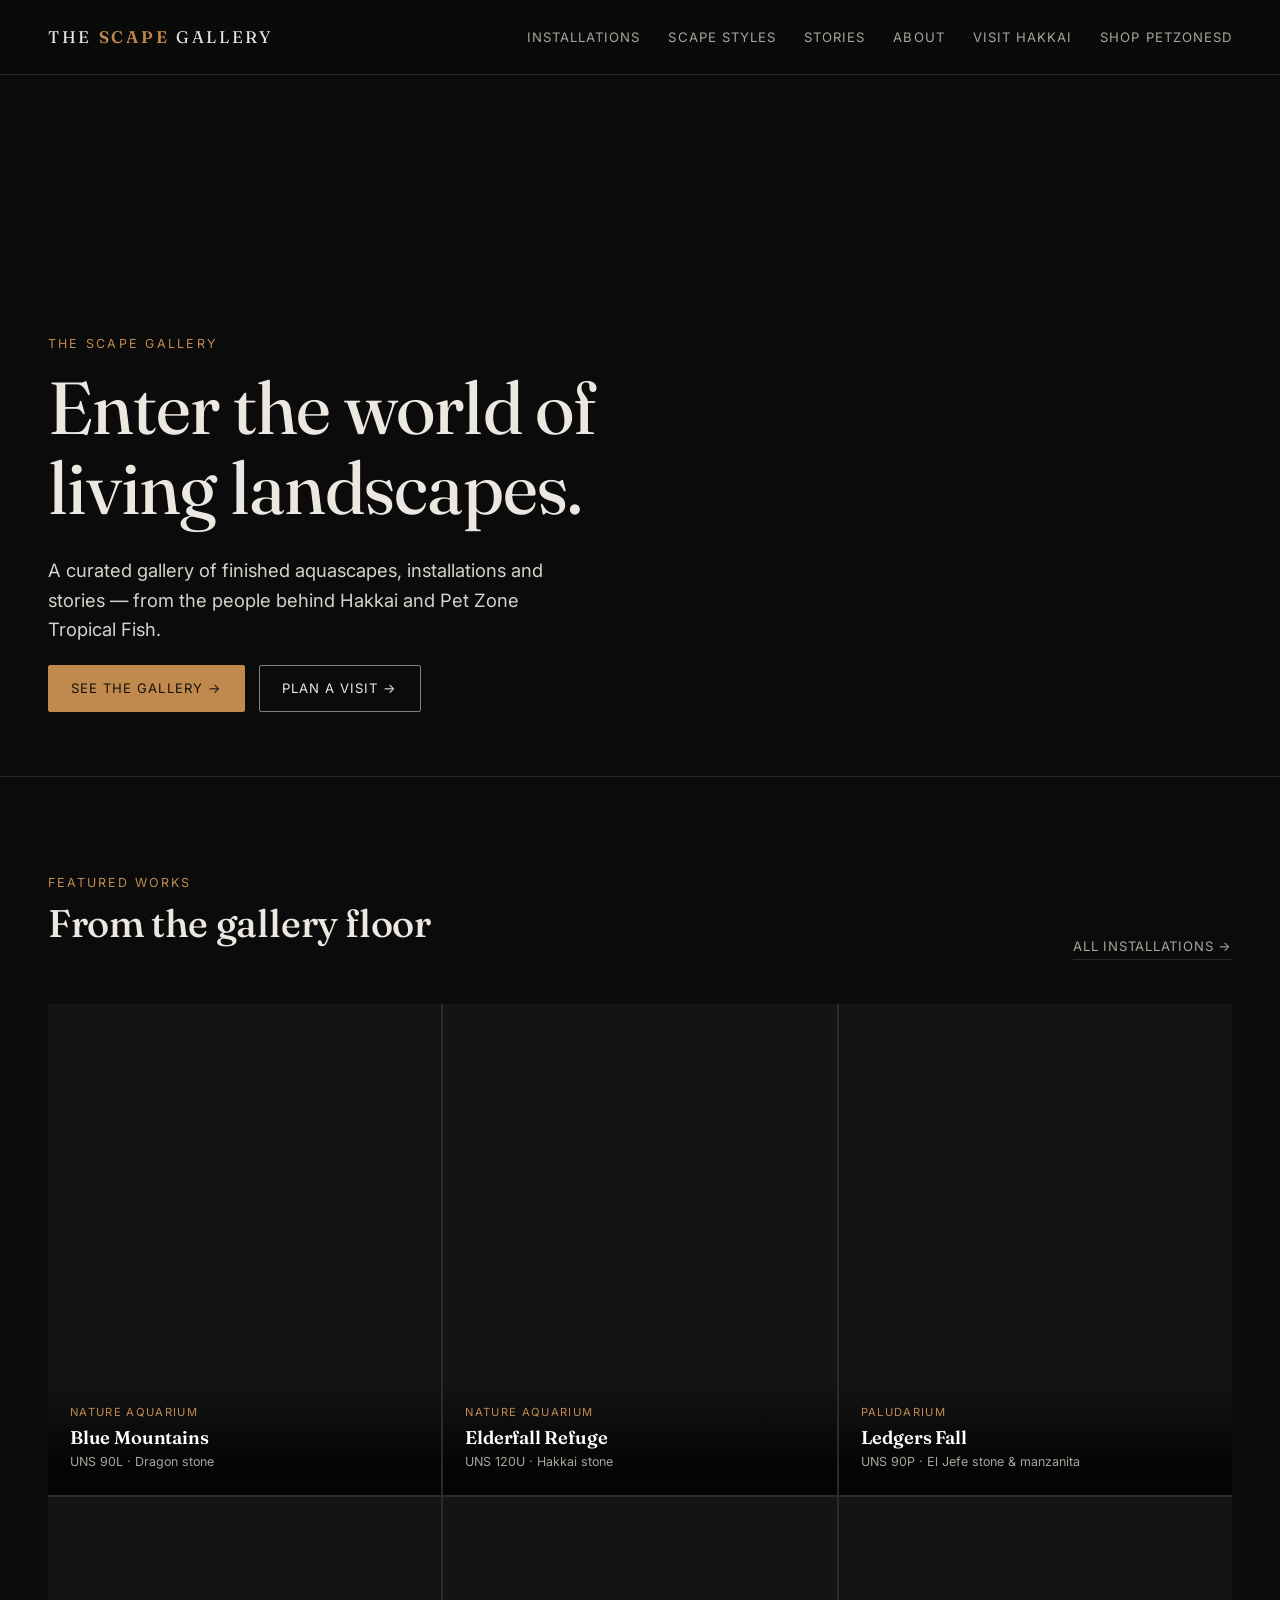
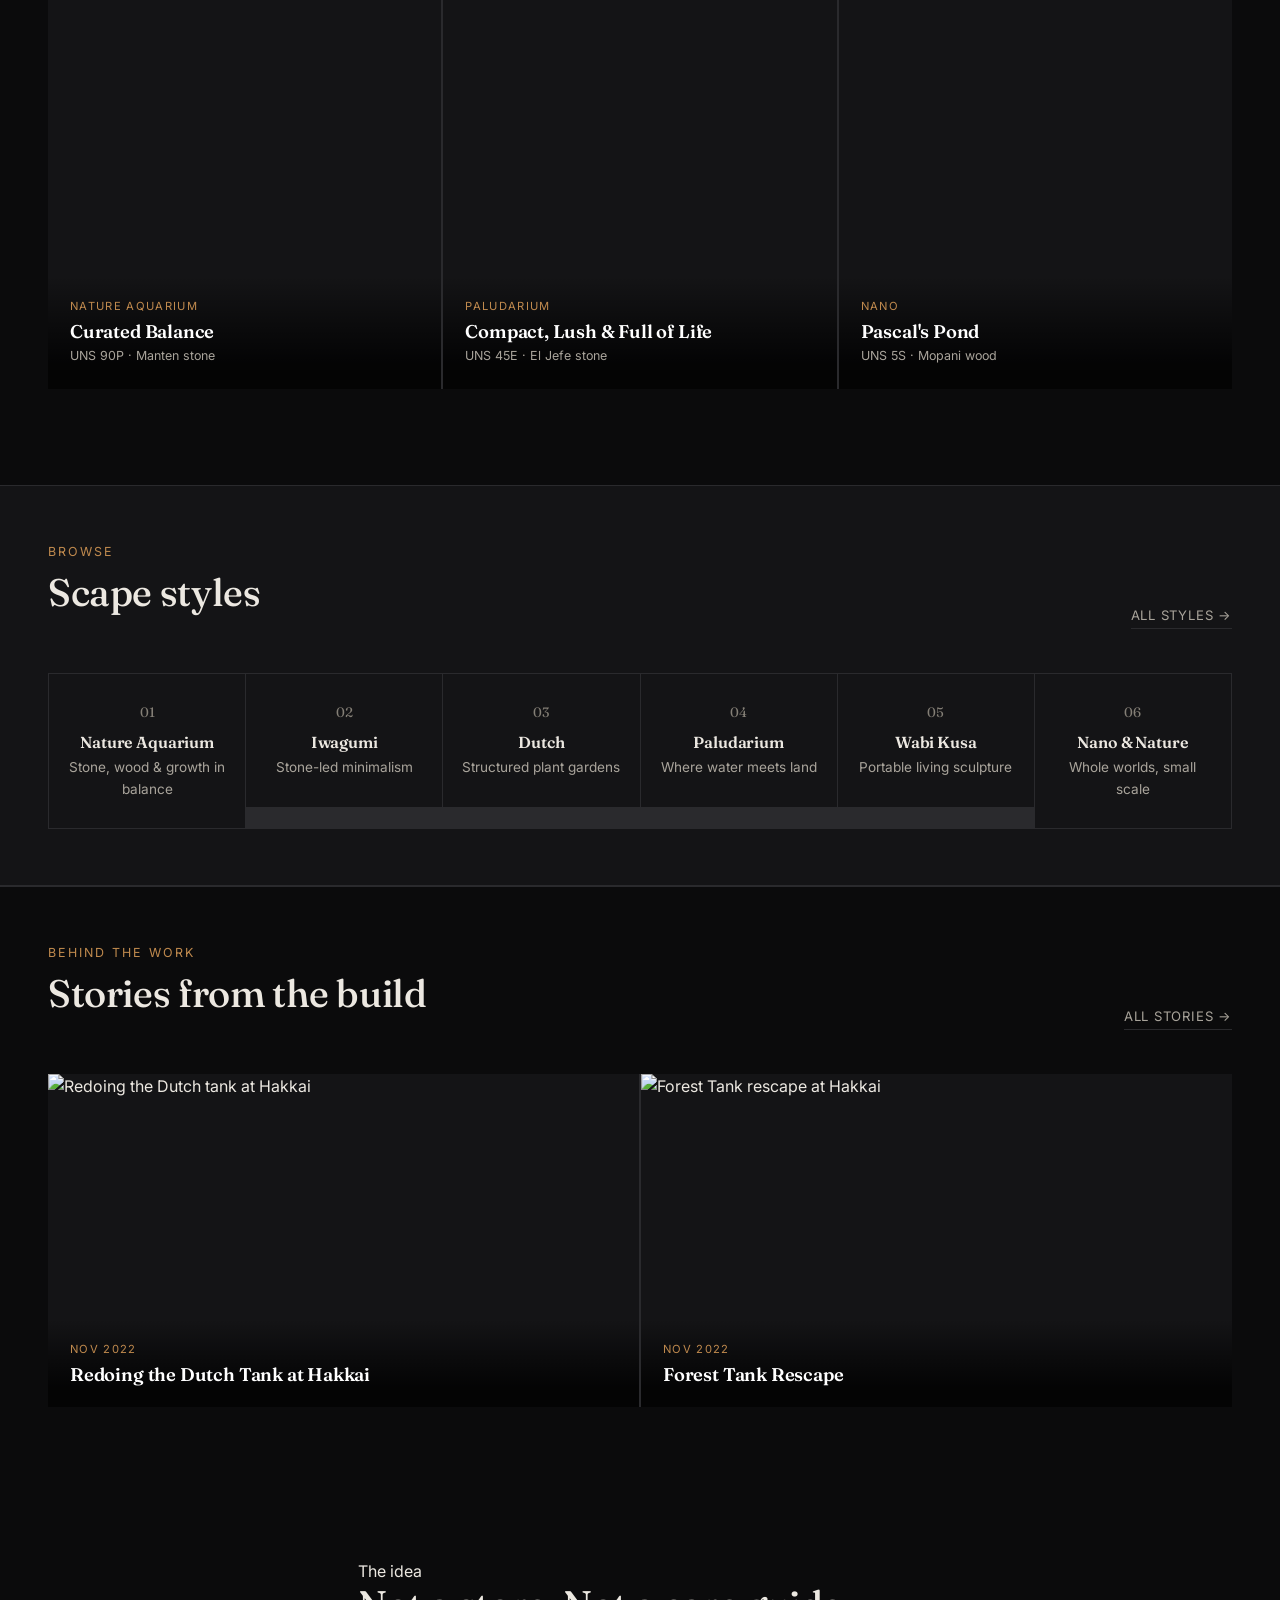
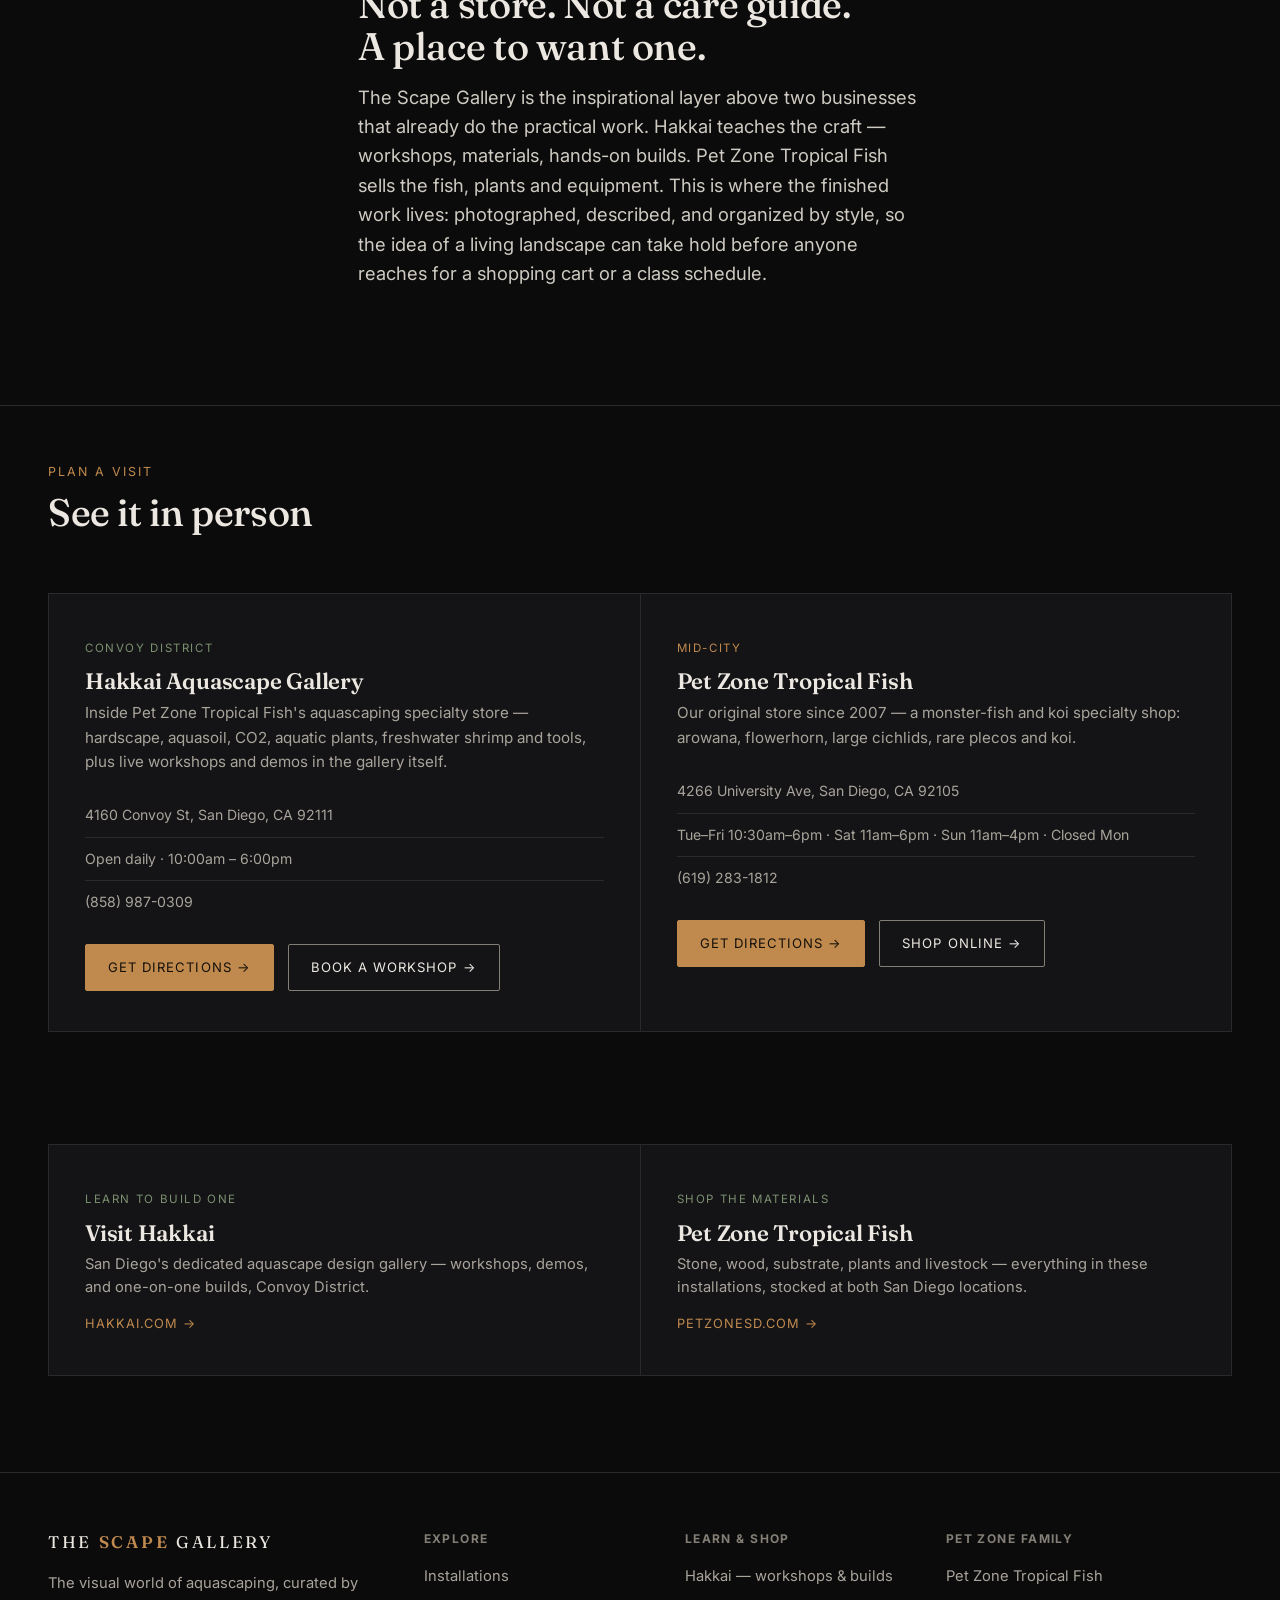
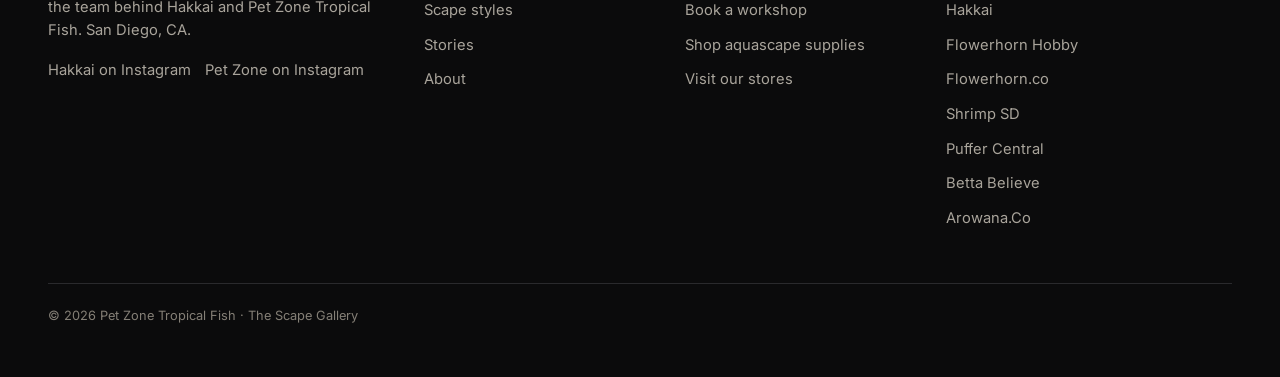
==== index.html @ 377af2ec "Fix hero images cropping into a county-fair booth flyer Live browser QA turned up a real defect: sev" ====
<!doctype html>
<html lang="en">
<head>
<meta charset="utf-8">
<meta name="viewport" content="width=device-width,initial-scale=1,viewport-fit=cover">
<link rel="icon" href="/assets/favicon.svg" type="image/svg+xml">
<link rel="icon" href="/assets/favicon-32.png" sizes="32x32" type="image/png">
<link rel="apple-touch-icon" href="/assets/apple-touch-icon.png">
<title>The Scape Gallery — San Diego Aquascape Design Gallery</title>
<meta name="description" content="A San Diego gallery of finished aquascapes and build stories from Hakkai and Pet Zone Tropical Fish — Nature Aquarium, Iwagumi, Dutch, Paludarium and more.">
<meta name="robots" content="index,follow,max-image-preview:large">
<link rel="canonical" href="https://thescapegallery.com/">
<meta name="theme-color" content="#0b0b0c">
<meta property="og:type" content="website">
<meta property="og:site_name" content="The Scape Gallery">
<meta property="og:title" content="The Scape Gallery">
<meta property="og:description" content="A curated gallery of finished aquascapes, installations and stories — Nature Aquarium, Iwagumi, Dutch, Paludarium and more.">
<meta property="og:url" content="https://thescapegallery.com/">
<meta property="og:image" content="https://hakkai.com/cdn/shop/files/4E39C29F-1A13-48EB-A947-A5FC23196AC9_1600x.jpg?v=1751428882">
<meta name="twitter:card" content="summary_large_image">
<link rel="preconnect" href="https://fonts.googleapis.com"><link rel="preconnect" href="https://fonts.gstatic.com" crossorigin><link rel="preconnect" href="https://hakkai.com"><link rel="preconnect" href="https://cdn.shopify.com">
<link rel="stylesheet" href="https://fonts.googleapis.com/css2?family=Fraunces:opsz,wght@9..144,440;9..144,500;9..144,600&family=Inter:wght@400;500;600&display=swap">
<link rel="stylesheet" href="/assets/site.css">
<script type="application/ld+json">{"@context":"https://schema.org","@graph":[{"@type":"CollectionPage","@id":"https://thescapegallery.com/#page","name":"The Scape Gallery","description":"A curated gallery of finished aquascapes, installations and stories.","url":"https://thescapegallery.com/","inLanguage":"en"},{"@type":"Organization","@id":"https://thescapegallery.com/#organization","name":"The Scape Gallery","url":"https://thescapegallery.com/","sameAs":["https://hakkai.com/","https://www.petzonesd.com/","https://www.instagram.com/hakkaisd/","https://www.facebook.com/HakkaiSD/","https://www.instagram.com/petzonesd/","https://www.facebook.com/PetZoneSD/"]},{"@type":"LocalBusiness","name":"Hakkai Aquascape Gallery","image":"https://hakkai.com/cdn/shop/files/4E39C29F-1A13-48EB-A947-A5FC23196AC9_900x.jpg?v=1751428882","url":"https://hakkai.com/","telephone":"+1-858-987-0309","address":{"@type":"PostalAddress","streetAddress":"4160 Convoy St","addressLocality":"San Diego","addressRegion":"CA","postalCode":"92111","addressCountry":"US"},"openingHoursSpecification":{"@type":"OpeningHoursSpecification","dayOfWeek":["Monday","Tuesday","Wednesday","Thursday","Friday","Saturday","Sunday"],"opens":"10:00","closes":"18:00"}},{"@type":"LocalBusiness","name":"Pet Zone Tropical Fish — Mid-City","url":"https://www.petzonesd.com/","telephone":"+1-619-283-1812","address":{"@type":"PostalAddress","streetAddress":"4266 University Ave","addressLocality":"San Diego","addressRegion":"CA","postalCode":"92105","addressCountry":"US"}}]}</script>
</head>
<body>
<a class="skip" href="#main">Skip to content</a>
<header class="site-header"><div class="wrap">
<a class="brand" href="/"><span class="brand-mark">The <b>Scape</b> Gallery</span></a>
<nav class="site-nav" aria-label="Main"><ul>
<li><a href="/gallery/">Installations</a></li>
<li><a href="/styles/">Scape Styles</a></li><li><a href="/stories/">Stories</a></li>
<li><a href="/about/">About</a></li>
<li><a href="https://hakkai.com/collections/aquascape-workshops">Visit Hakkai</a></li>
<li><a href="https://www.petzonesd.com/aquascaping/">Shop PetZoneSD</a></li>
</ul></nav>
</div></header>

<main id="main">

<section class="hero">
<img src="https://hakkai.com/cdn/shop/files/4E39C29F-1A13-48EB-A947-A5FC23196AC9_1946x.jpg?v=1751428882" srcset="https://hakkai.com/cdn/shop/files/4E39C29F-1A13-48EB-A947-A5FC23196AC9_640x.jpg?v=1751428882 640w, https://hakkai.com/cdn/shop/files/4E39C29F-1A13-48EB-A947-A5FC23196AC9_960x.jpg?v=1751428882 960w, https://hakkai.com/cdn/shop/files/4E39C29F-1A13-48EB-A947-A5FC23196AC9_1400x.jpg?v=1751428882 1400w, https://hakkai.com/cdn/shop/files/4E39C29F-1A13-48EB-A947-A5FC23196AC9_1946x.jpg?v=1751428882 1946w" sizes="100vw" alt="Ledgers Fall, a signature UNS 90P aquascape display by Hakkai" loading="eager" fetchpriority="high" style="object-position:center 65%">
<div class="hero-in">
<p class="eyebrow">The Scape Gallery</p>
<h1>Enter the world of<br>living landscapes.</h1>
<p class="lede">A curated gallery of finished aquascapes, installations and stories — from the people behind Hakkai and Pet Zone Tropical Fish.</p>
<div class="btn-row">
<a class="btn solid" href="/gallery/">See the gallery →</a>
<a class="btn" href="#visit">Plan a visit →</a>
</div>
</div>
</section>

<section class="section">
<div class="wrap">
<div class="section-head">
<div><span class="kicker">Featured works</span><h2>From the gallery floor</h2></div>
<a class="see-all" href="/gallery/">All installations →</a>
</div>
<div class="grid" role="list">
<a class="piece" href="/gallery/blue-mountains/" role="listitem">
<img src="https://hakkai.com/cdn/shop/files/2D1983FC-5451-456C-99D6-92D5D24C4DD6_900x.jpg" srcset="https://hakkai.com/cdn/shop/files/2D1983FC-5451-456C-99D6-92D5D24C4DD6_400x.jpg 400w, https://hakkai.com/cdn/shop/files/2D1983FC-5451-456C-99D6-92D5D24C4DD6_600x.jpg 600w, https://hakkai.com/cdn/shop/files/2D1983FC-5451-456C-99D6-92D5D24C4DD6_900x.jpg 900w" sizes="(max-width:560px) 100vw, (max-width:900px) 50vw, 33vw" alt="Blue Mountains, a UNS 90L aquascape display" loading="lazy">
<span class="piece-cap"><span class="style-tag">Nature Aquarium</span><h3>Blue Mountains</h3><span class="tank">UNS 90L · Dragon stone</span></span>
</a>
<a class="piece" href="/gallery/elderfall-refuge/" role="listitem">
<img src="https://hakkai.com/cdn/shop/files/AF2A7B6F-696E-4800-8ADE-6328B0C47A2D_900x.jpg?v=1751427267" srcset="https://hakkai.com/cdn/shop/files/AF2A7B6F-696E-4800-8ADE-6328B0C47A2D_400x.jpg?v=1751427267 400w, https://hakkai.com/cdn/shop/files/AF2A7B6F-696E-4800-8ADE-6328B0C47A2D_600x.jpg?v=1751427267 600w, https://hakkai.com/cdn/shop/files/AF2A7B6F-696E-4800-8ADE-6328B0C47A2D_900x.jpg?v=1751427267 900w" sizes="(max-width:560px) 100vw, (max-width:900px) 50vw, 33vw" alt="Elderfall Refuge, a UNS 120U aquascape display" loading="lazy">
<span class="piece-cap"><span class="style-tag">Nature Aquarium</span><h3>Elderfall Refuge</h3><span class="tank">UNS 120U · Hakkai stone</span></span>
</a>
<a class="piece" href="/gallery/ledgers-fall/" role="listitem">
<img src="https://hakkai.com/cdn/shop/files/4E39C29F-1A13-48EB-A947-A5FC23196AC9_900x.jpg?v=1751428882" srcset="https://hakkai.com/cdn/shop/files/4E39C29F-1A13-48EB-A947-A5FC23196AC9_400x.jpg?v=1751428882 400w, https://hakkai.com/cdn/shop/files/4E39C29F-1A13-48EB-A947-A5FC23196AC9_600x.jpg?v=1751428882 600w, https://hakkai.com/cdn/shop/files/4E39C29F-1A13-48EB-A947-A5FC23196AC9_900x.jpg?v=1751428882 900w" sizes="(max-width:560px) 100vw, (max-width:900px) 50vw, 33vw" alt="Ledgers Fall, a UNS 90P aquascape display" loading="lazy">
<span class="piece-cap"><span class="style-tag">Paludarium</span><h3>Ledgers Fall</h3><span class="tank">UNS 90P · El Jefe stone &amp; manzanita</span></span>
</a>
<a class="piece" href="/gallery/curated-balance/" role="listitem">
<img src="https://hakkai.com/cdn/shop/files/1B50B9CC-6165-46C0-B9AA-86293F9E5801_900x.jpg?v=1751427496" srcset="https://hakkai.com/cdn/shop/files/1B50B9CC-6165-46C0-B9AA-86293F9E5801_400x.jpg?v=1751427496 400w, https://hakkai.com/cdn/shop/files/1B50B9CC-6165-46C0-B9AA-86293F9E5801_600x.jpg?v=1751427496 600w, https://hakkai.com/cdn/shop/files/1B50B9CC-6165-46C0-B9AA-86293F9E5801_900x.jpg?v=1751427496 900w" sizes="(max-width:560px) 100vw, (max-width:900px) 50vw, 33vw" alt="Curated Balance, a UNS 90P aquascape display designed by Logan Rando" loading="lazy">
<span class="piece-cap"><span class="style-tag">Nature Aquarium</span><h3>Curated Balance</h3><span class="tank">UNS 90P · Manten stone</span></span>
</a>
<a class="piece" href="/gallery/paludarium-45e/" role="listitem">
<img src="https://hakkai.com/cdn/shop/files/070D6C52-7E30-4061-B123-195C457882AE_900x.jpg?v=1751431504" srcset="https://hakkai.com/cdn/shop/files/070D6C52-7E30-4061-B123-195C457882AE_400x.jpg?v=1751431504 400w, https://hakkai.com/cdn/shop/files/070D6C52-7E30-4061-B123-195C457882AE_600x.jpg?v=1751431504 600w, https://hakkai.com/cdn/shop/files/070D6C52-7E30-4061-B123-195C457882AE_900x.jpg?v=1751431504 900w" sizes="(max-width:560px) 100vw, (max-width:900px) 50vw, 33vw" alt="A compact UNS 45E paludarium" loading="lazy">
<span class="piece-cap"><span class="style-tag">Paludarium</span><h3>Compact, Lush &amp; Full of Life</h3><span class="tank">UNS 45E · El Jefe stone</span></span>
</a>
<a class="piece" href="/gallery/pascals-pond/" role="listitem">
<img src="https://hakkai.com/cdn/shop/files/C6B00F97-2DB7-46C9-8F80-62A1A98734C3_900x.jpg" srcset="https://hakkai.com/cdn/shop/files/C6B00F97-2DB7-46C9-8F80-62A1A98734C3_400x.jpg 400w, https://hakkai.com/cdn/shop/files/C6B00F97-2DB7-46C9-8F80-62A1A98734C3_600x.jpg 600w, https://hakkai.com/cdn/shop/files/C6B00F97-2DB7-46C9-8F80-62A1A98734C3_900x.jpg 900w" sizes="(max-width:560px) 100vw, (max-width:900px) 50vw, 33vw" alt="Pascal's Pond, a shallow-style micro aquascape" loading="lazy">
<span class="piece-cap"><span class="style-tag">Nano</span><h3>Pascal's Pond</h3><span class="tank">UNS 5S · Mopani wood</span></span>
</a>
</div>
</div>
</section>

<section class="section-tight" style="background:var(--bg-panel);border-top:1px solid var(--line);border-bottom:1px solid var(--line)">
<div class="wrap">
<div class="section-head"><div><span class="kicker">Browse</span><h2>Scape styles</h2></div>
<a class="see-all" href="/styles/">All styles →</a></div>
<div class="style-row">
<a href="/styles/#nature-aquarium"><div class="style-chip"><span class="num">01</span><h3>Nature Aquarium</h3><p>Stone, wood &amp; growth in balance</p></div></a>
<a href="/styles/#iwagumi"><div class="style-chip"><span class="num">02</span><h3>Iwagumi</h3><p>Stone-led minimalism</p></div></a>
<a href="/styles/#dutch"><div class="style-chip"><span class="num">03</span><h3>Dutch</h3><p>Structured plant gardens</p></div></a>
<a href="/styles/#paludarium"><div class="style-chip"><span class="num">04</span><h3>Paludarium</h3><p>Where water meets land</p></div></a>
<a href="/styles/#wabi-kusa"><div class="style-chip"><span class="num">05</span><h3>Wabi Kusa</h3><p>Portable living sculpture</p></div></a>
<a href="/styles/#nano"><div class="style-chip"><span class="num">06</span><h3>Nano &amp; Nature</h3><p>Whole worlds, small scale</p></div></a>
</div>
</div>
</section>

<section class="section-tight" style="border-top:1px solid var(--line)">
<div class="wrap">
<div class="section-head"><div><span class="kicker">Behind the work</span><h2>Stories from the build</h2></div>
<a class="see-all" href="/stories/">All stories →</a></div>
<div class="grid g2" role="list">
<a class="piece" href="/stories/" role="listitem" style="aspect-ratio:16/9">
<img src="https://cdn.shopify.com/s/files/1/0469/0260/8028/files/dutch_aquascape_hakkai_sd_da77b1db-103c-4342-bc95-e2196eb1b44a_480x480.jpg?v=1668908621" alt="Redoing the Dutch tank at Hakkai" loading="lazy">
<span class="piece-cap"><span class="style-tag">Nov 2022</span><h3>Redoing the Dutch Tank at Hakkai</h3></span>
</a>
<a class="piece" href="/stories/" role="listitem" style="aspect-ratio:16/9">
<img src="https://cdn.shopify.com/s/files/1/0469/0260/8028/files/forest_tank_update_hakkai_sd_480x480.jpg?v=1669884657" alt="Forest Tank rescape at Hakkai" loading="lazy">
<span class="piece-cap"><span class="style-tag">Nov 2022</span><h3>Forest Tank Rescape</h3></span>
</a>
</div>
</div>
</section>

<section class="section">
<div class="wrap statement">
<span class="kicker">The idea</span>
<h2>Not a store. Not a care guide.<br>A place to want one.</h2>
<p>The Scape Gallery is the inspirational layer above two businesses that already do the practical work. Hakkai teaches the craft — workshops, materials, hands-on builds. Pet Zone Tropical Fish sells the fish, plants and equipment. This is where the finished work lives: photographed, described, and organized by style, so the idea of a living landscape can take hold before anyone reaches for a shopping cart or a class schedule.</p>
</div>
</section>

<section class="section-tight" id="visit" style="border-top:1px solid var(--line)">
<div class="wrap">
<div class="section-head"><div><span class="kicker">Plan a visit</span><h2>See it in person</h2></div></div>
<div class="visit-grid">
<div class="visit-card">
<span class="loc-kicker" style="color:var(--moss)">Convoy District</span>
<h3>Hakkai Aquascape Gallery</h3>
<p style="margin:0;font-size:.95rem">Inside Pet Zone Tropical Fish's aquascaping specialty store — hardscape, aquasoil, CO2, aquatic plants, freshwater shrimp and tools, plus live workshops and demos in the gallery itself.</p>
<ul class="visit-meta">
<li>4160 Convoy St, San Diego, CA 92111</li>
<li>Open daily · 10:00am – 6:00pm</li>
<li>(858) 987-0309</li>
</ul>
<div class="btn-row">
<a class="btn solid" href="https://www.google.com/maps/search/?api=1&amp;query=4160+Convoy+St%2C+San+Diego%2C+CA+92111">Get directions →</a>
<a class="btn" href="https://hakkai.com/collections/aquascape-workshops">Book a workshop →</a>
</div>
</div>
<div class="visit-card">
<span class="loc-kicker" style="color:var(--clay)">Mid-City</span>
<h3>Pet Zone Tropical Fish</h3>
<p style="margin:0;font-size:.95rem">Our original store since 2007 — a monster-fish and koi specialty shop: arowana, flowerhorn, large cichlids, rare plecos and koi.</p>
<ul class="visit-meta">
<li>4266 University Ave, San Diego, CA 92105</li>
<li>Tue–Fri 10:30am–6pm · Sat 11am–6pm · Sun 11am–4pm · Closed Mon</li>
<li>(619) 283-1812</li>
</ul>
<div class="btn-row">
<a class="btn solid" href="https://www.google.com/maps/search/?api=1&amp;query=4266+University+Ave%2C+San+Diego%2C+CA+92105">Get directions →</a>
<a class="btn" href="https://www.petzonesd.com/">Shop online →</a>
</div>
</div>
</div>
</div>
</section>

<section class="section-tight">
<div class="wrap">
<div class="cta-row">
<a class="cta" href="https://hakkai.com/collections/aquascape-workshops">
<span class="kicker">Learn to build one</span>
<h3>Visit Hakkai</h3>
<p>San Diego's dedicated aquascape design gallery — workshops, demos, and one-on-one builds, Convoy District.</p>
<span class="go">hakkai.com →</span>
</a>
<a class="cta" href="https://www.petzonesd.com/aquascaping/">
<span class="kicker">Shop the materials</span>
<h3>Pet Zone Tropical Fish</h3>
<p>Stone, wood, substrate, plants and livestock — everything in these installations, stocked at both San Diego locations.</p>
<span class="go">petzonesd.com →</span>
</a>
</div>
</div>
</section>

</main>

<footer class="site-footer"><div class="wrap">
<div class="foot-grid">
<div><a class="brand" href="/"><span class="brand-mark">The <b>Scape</b> Gallery</span></a><p class="foot-blurb" style="margin-top:16px">The visual world of aquascaping, curated by the team behind Hakkai and Pet Zone Tropical Fish. San Diego, CA.</p><p class="foot-blurb" style="margin-top:14px;display:flex;gap:14px"><a href="https://www.instagram.com/hakkaisd/">Hakkai on Instagram</a><a href="https://www.instagram.com/petzonesd/">Pet Zone on Instagram</a></p></div>
<div><h4>Explore</h4><ul><li><a href="/gallery/">Installations</a></li><li><a href="/styles/">Scape styles</a></li><li><a href="/stories/">Stories</a></li><li><a href="/about/">About</a></li></ul></div>
<div><h4>Learn &amp; Shop</h4><ul><li><a href="https://hakkai.com/">Hakkai — workshops &amp; builds</a></li><li><a href="https://hakkai.com/collections/aquascape-workshops">Book a workshop</a></li><li><a href="https://www.petzonesd.com/aquascaping/">Shop aquascape supplies</a></li><li><a href="https://www.petzonesd.com/contact-location/">Visit our stores</a></li></ul></div>
<div><h4>Pet Zone Family</h4><ul><li><a href="https://www.petzonesd.com/">Pet Zone Tropical Fish</a></li><li><a href="https://hakkai.com/">Hakkai</a></li><li><a href="https://www.flowerhornhobby.com/">Flowerhorn Hobby</a></li><li><a href="https://flowerhorn.co/">Flowerhorn.co</a></li><li><a href="https://www.shrimpsd.com/">Shrimp SD</a></li><li><a href="https://puffercentral.com/">Puffer Central</a></li><li><a href="https://bettabelieve.com/">Betta Believe</a></li><li><a href="https://arowana.co/">Arowana.Co</a></li></ul></div>
</div>
<p class="fine">&copy; 2026 Pet Zone Tropical Fish · The Scape Gallery</p>
</div></footer>

</body>
</html>
---- assets/site.css ----
/* The Scape Gallery — shared stylesheet */

:root{
  --bg:#0b0b0c;
  --bg-panel:#141416;
  --bg-panel-2:#1b1b1e;
  --line:#2a2a2d;
  --ink:#ece8e1;
  --ink-dim:#a9a49b;
  --ink-faint:#847f76;
  --clay:#c08a4e;
  --moss:#7c9171;
  --max:1240px;
}

*{box-sizing:border-box}
html{scroll-behavior:smooth}
body{
  margin:0;
  background:var(--bg);
  color:var(--ink);
  font-family:'Inter',system-ui,-apple-system,sans-serif;
  font-size:16px;
  line-height:1.6;
  -webkit-font-smoothing:antialiased;
}
h1,h2,h3,.disp{
  font-family:'Fraunces',Georgia,serif;
  font-weight:500;
  letter-spacing:-0.01em;
  line-height:1.08;
  margin:0 0 .4em;
  color:var(--ink);
}
h1{font-size:clamp(2.4rem,6vw,4.6rem);font-weight:440}
h2{font-size:clamp(1.6rem,3.2vw,2.4rem)}
h3{font-size:1.3rem;font-weight:600}
p{margin:0 0 1.1em;color:var(--ink-dim)}
a{color:inherit;text-decoration:none}
.wrap{max-width:var(--max);margin:0 auto;padding:0 28px}
.skip{position:absolute;left:-999px;top:0;background:var(--clay);color:#0b0b0c;padding:10px 16px;z-index:100}
.skip:focus{left:12px;top:12px}

/* header */
.site-header{position:sticky;top:0;z-index:20;background:rgba(11,11,12,.86);backdrop-filter:blur(10px);border-bottom:1px solid var(--line)}
.site-header .wrap{display:flex;align-items:center;justify-content:space-between;height:74px}
.brand{display:flex;align-items:center;gap:12px}
.brand-mark{font-family:'Fraunces',serif;font-size:1.05rem;letter-spacing:.16em;text-transform:uppercase;color:var(--ink)}
.brand-mark b{color:var(--clay);font-weight:600}
.site-nav ul{display:flex;gap:28px;list-style:none;margin:0;padding:0}
.site-nav a{font-size:.82rem;letter-spacing:.08em;text-transform:uppercase;color:var(--ink-dim);transition:color .15s}
.site-nav a:hover,.site-nav a[aria-current]{color:var(--clay)}
.nav-toggle{display:none}

/* hero */
.hero{position:relative;min-height:78vh;display:flex;align-items:flex-end;overflow:hidden;border-bottom:1px solid var(--line)}
.hero img{position:absolute;inset:0;width:100%;height:100%;object-fit:cover;filter:brightness(.55) saturate(1.05)}
.hero::after{content:"";position:absolute;inset:0;background:linear-gradient(180deg,rgba(11,11,12,.05) 0%,rgba(11,11,12,.15) 45%,rgba(11,11,12,.92) 100%)}
.hero-in{position:relative;z-index:2;padding:0 28px 64px;max-width:var(--max);margin:0 auto;width:100%}
.eyebrow{font-size:.78rem;letter-spacing:.18em;text-transform:uppercase;color:var(--clay);margin:0 0 14px}
.hero p.lede{font-size:1.15rem;max-width:44ch;color:#d7d3cb}

/* sections */
main{display:block}
.section{padding:96px 0}
.section-tight{padding:56px 0}
.section-head{display:flex;justify-content:space-between;align-items:flex-end;gap:24px;margin-bottom:44px;flex-wrap:wrap}
.section-head .kicker{font-size:.78rem;letter-spacing:.16em;text-transform:uppercase;color:var(--clay);display:block;margin-bottom:10px}
.see-all{font-size:.82rem;letter-spacing:.06em;text-transform:uppercase;color:var(--ink-dim);border-bottom:1px solid var(--line);padding-bottom:2px}
.see-all:hover{color:var(--clay);border-color:var(--clay)}

/* gallery grid */
.grid{display:grid;grid-template-columns:repeat(3,1fr);gap:2px;background:var(--line)}
.grid.g2{grid-template-columns:repeat(2,1fr)}
.piece{position:relative;background:var(--bg-panel);aspect-ratio:4/5;overflow:hidden;display:block}
.piece img{width:100%;height:100%;object-fit:cover;transition:transform .6s ease,filter .3s}
.piece:hover img{transform:scale(1.045)}
.piece-cap{position:absolute;left:0;right:0;bottom:0;padding:22px;background:linear-gradient(180deg,transparent,rgba(0,0,0,.82) 78%)}
.piece-cap .style-tag{font-size:.7rem;letter-spacing:.12em;text-transform:uppercase;color:var(--clay);display:block;margin-bottom:6px}
.piece-cap h3{margin:0;font-size:1.15rem;color:#fff}
.piece-cap .tank{font-size:.78rem;color:var(--ink-dim);margin-top:4px}

/* styles chips */
.style-row{display:grid;grid-template-columns:repeat(6,1fr);gap:1px;background:var(--line);border:1px solid var(--line)}
.style-chip{background:var(--bg-panel);padding:28px 18px;text-align:center}
.style-chip .num{font-family:'Fraunces',serif;font-size:.85rem;color:var(--ink-faint);display:block;margin-bottom:10px}
.style-chip h3{font-size:1rem;margin-bottom:6px}
.style-chip p{font-size:.85rem;margin:0}
.style-chip a{display:block;transition:background .15s}
.style-chip a:hover{background:var(--bg-panel-2)}

/* statement / prose */
.statement{max-width:62ch}
.statement p{font-size:1.15rem;color:#cfcbc2}
.prose{max-width:68ch}
.prose h2{margin-top:1.4em}
.prose ul{color:var(--ink-dim);padding-left:1.2em}
.prose li{margin-bottom:.5em}

/* detail page */
.detail-hero{position:relative}
.detail-hero img{width:100%;max-height:74vh;object-fit:cover;display:block;border-bottom:1px solid var(--line)}
.detail-head{padding:44px 0 8px}
.detail-head .kicker{font-size:.78rem;letter-spacing:.16em;text-transform:uppercase;color:var(--clay)}
.detail-sub{font-size:1.05rem;color:var(--ink-dim);max-width:60ch}
.spec-grid{display:grid;grid-template-columns:repeat(3,1fr);gap:1px;background:var(--line);margin:40px 0}
.spec{background:var(--bg-panel);padding:22px 24px}
.spec .k{font-size:.72rem;letter-spacing:.1em;text-transform:uppercase;color:var(--ink-faint);display:block;margin-bottom:8px}
.spec .v{font-size:.95rem;color:var(--ink)}
.filmstrip{display:grid;grid-template-columns:repeat(4,1fr);gap:2px;background:var(--line);margin:40px 0}
.filmstrip img{width:100%;height:220px;object-fit:cover;display:block}
.taglist{display:flex;flex-wrap:wrap;gap:8px;margin:0 0 1.2em}
.taglist span{font-size:.78rem;color:var(--ink-dim);border:1px solid var(--line);border-radius:999px;padding:5px 12px}

/* CTAs */
.cta-row{display:grid;grid-template-columns:1fr 1fr;gap:1px;background:var(--line);border:1px solid var(--line)}
.cta{background:var(--bg-panel);padding:40px 36px;display:block;transition:background .15s}
.cta:hover{background:var(--bg-panel-2)}
.cta .kicker{font-size:.72rem;letter-spacing:.14em;text-transform:uppercase;color:var(--moss)}
.cta h3{margin:10px 0 8px;font-size:1.4rem}
.cta p{margin:0;font-size:.92rem}
.cta .go{display:inline-block;margin-top:14px;font-size:.8rem;letter-spacing:.08em;text-transform:uppercase;color:var(--clay)}
.btn{display:inline-block;border:1px solid var(--ink-faint);color:var(--ink);padding:12px 22px;font-size:.82rem;letter-spacing:.08em;text-transform:uppercase;border-radius:2px;transition:.15s}
.btn:hover{border-color:var(--clay);color:var(--clay)}
.btn.solid{background:var(--clay);border-color:var(--clay);color:#151109}
.btn.solid:hover{background:#d29a5c}
.btn-row{display:flex;gap:14px;flex-wrap:wrap;margin-top:8px}

/* visit cards */
.visit-grid{display:grid;grid-template-columns:1fr 1fr;gap:1px;background:var(--line);border:1px solid var(--line)}
.visit-card{background:var(--bg-panel);padding:40px 36px}
.visit-card .loc-kicker{font-size:.72rem;letter-spacing:.14em;text-transform:uppercase}
.visit-card h3{margin:10px 0 8px;font-size:1.4rem}
.visit-meta{list-style:none;margin:20px 0;padding:0}
.visit-meta li{font-size:.88rem;color:var(--ink-dim);padding:10px 0;border-top:1px solid var(--line)}
.visit-meta li:first-child{border-top:none}
@media (max-width:800px){.visit-grid{grid-template-columns:1fr}}

/* footer */
.site-footer{border-top:1px solid var(--line);padding:56px 0 36px;margin-top:40px}
.foot-grid{display:grid;grid-template-columns:1.2fr .8fr .8fr 1fr;gap:32px}
.foot-grid h4{font-size:.75rem;letter-spacing:.12em;text-transform:uppercase;color:var(--ink-faint);margin:0 0 14px}
.foot-grid ul{list-style:none;margin:0;padding:0}
.foot-grid li{margin-bottom:9px}
.foot-grid a{color:var(--ink-dim);font-size:.92rem}
.foot-grid a:hover{color:var(--clay)}
.foot-blurb{color:var(--ink-dim);font-size:.92rem;max-width:36ch}
.fine{color:var(--ink-faint);font-size:.8rem;margin-top:44px;border-top:1px solid var(--line);padding-top:22px}

@media (max-width:900px){
  .grid{grid-template-columns:repeat(2,1fr)}
  .style-row{grid-template-columns:repeat(3,1fr)}
  .spec-grid{grid-template-columns:1fr}
  .filmstrip{grid-template-columns:repeat(2,1fr)}
  .cta-row{grid-template-columns:1fr}
  .foot-grid{grid-template-columns:1fr 1fr;gap:28px}
  .site-nav ul{gap:16px}
}
@media (max-width:700px){
  .foot-grid{grid-template-columns:1fr}
}
@media (max-width:560px){
  .grid{grid-template-columns:1fr}
  .style-row{grid-template-columns:repeat(2,1fr)}
  .site-nav{display:none}
}
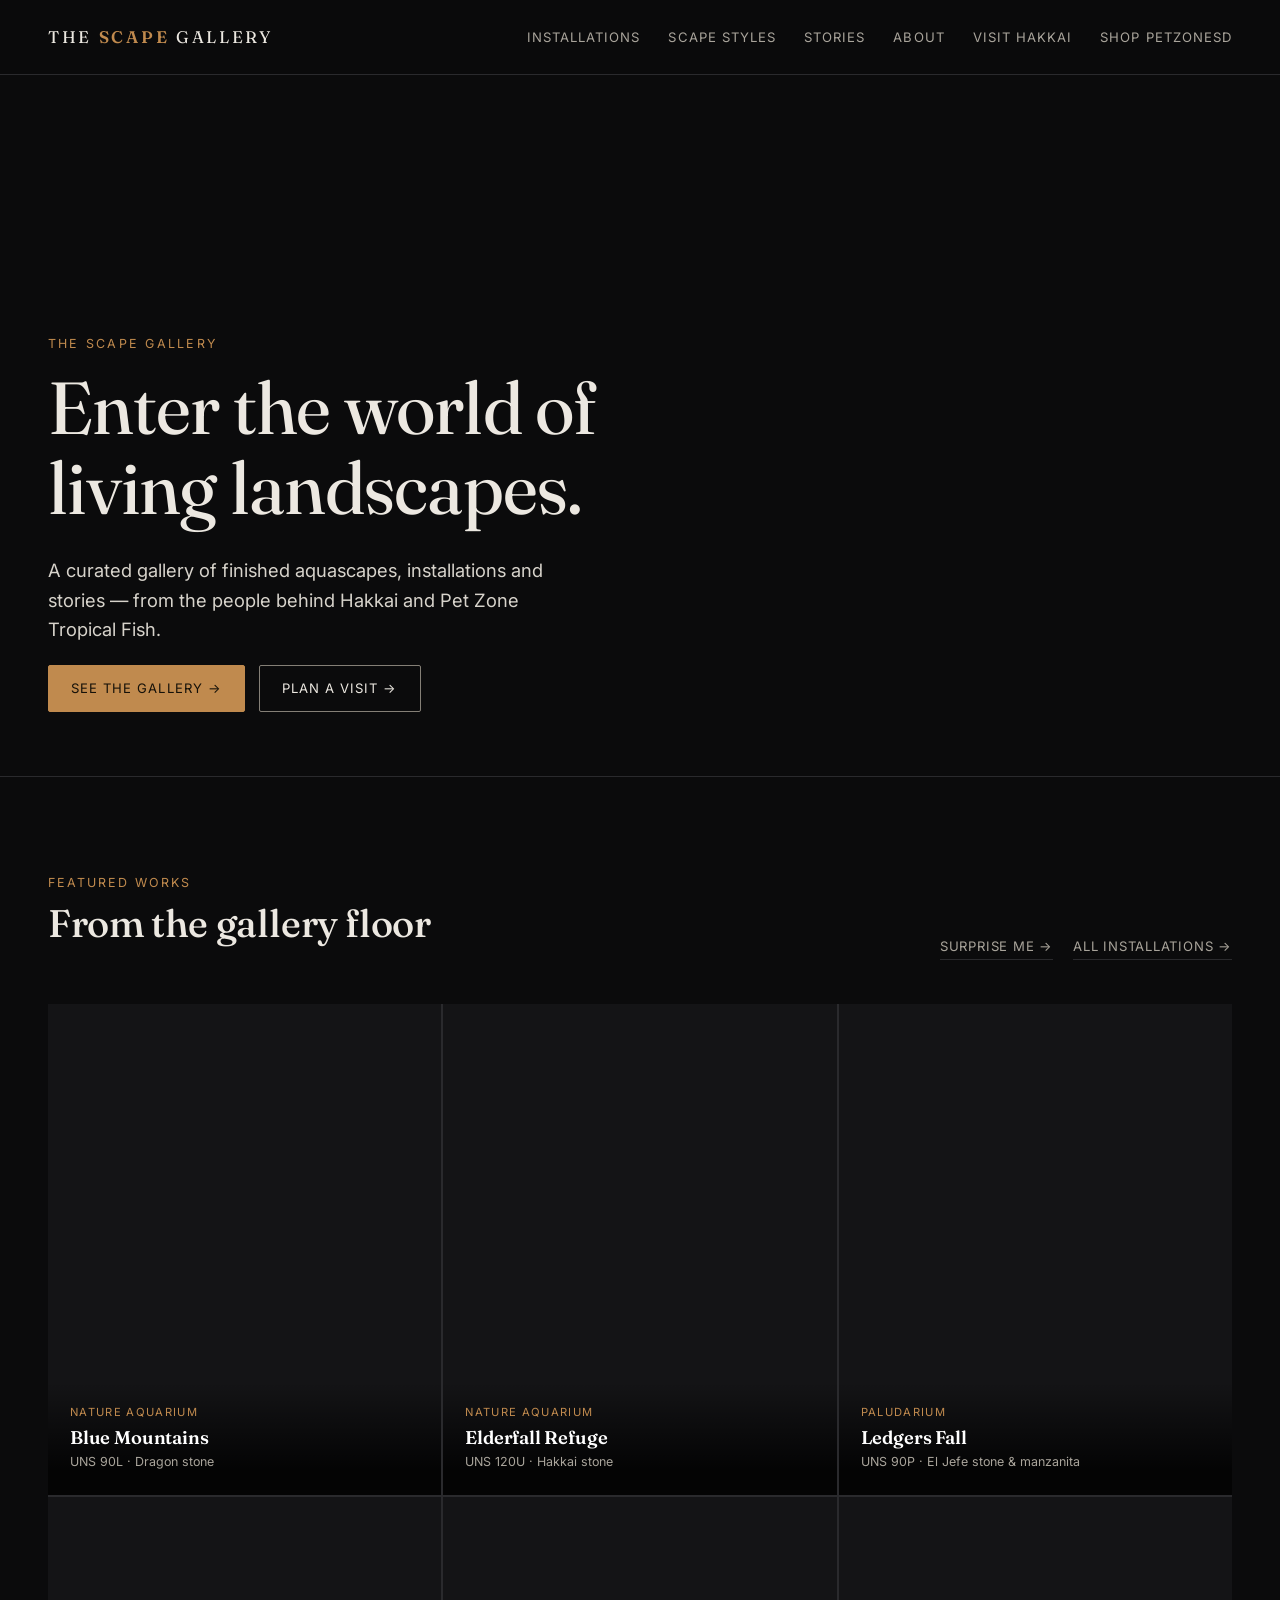
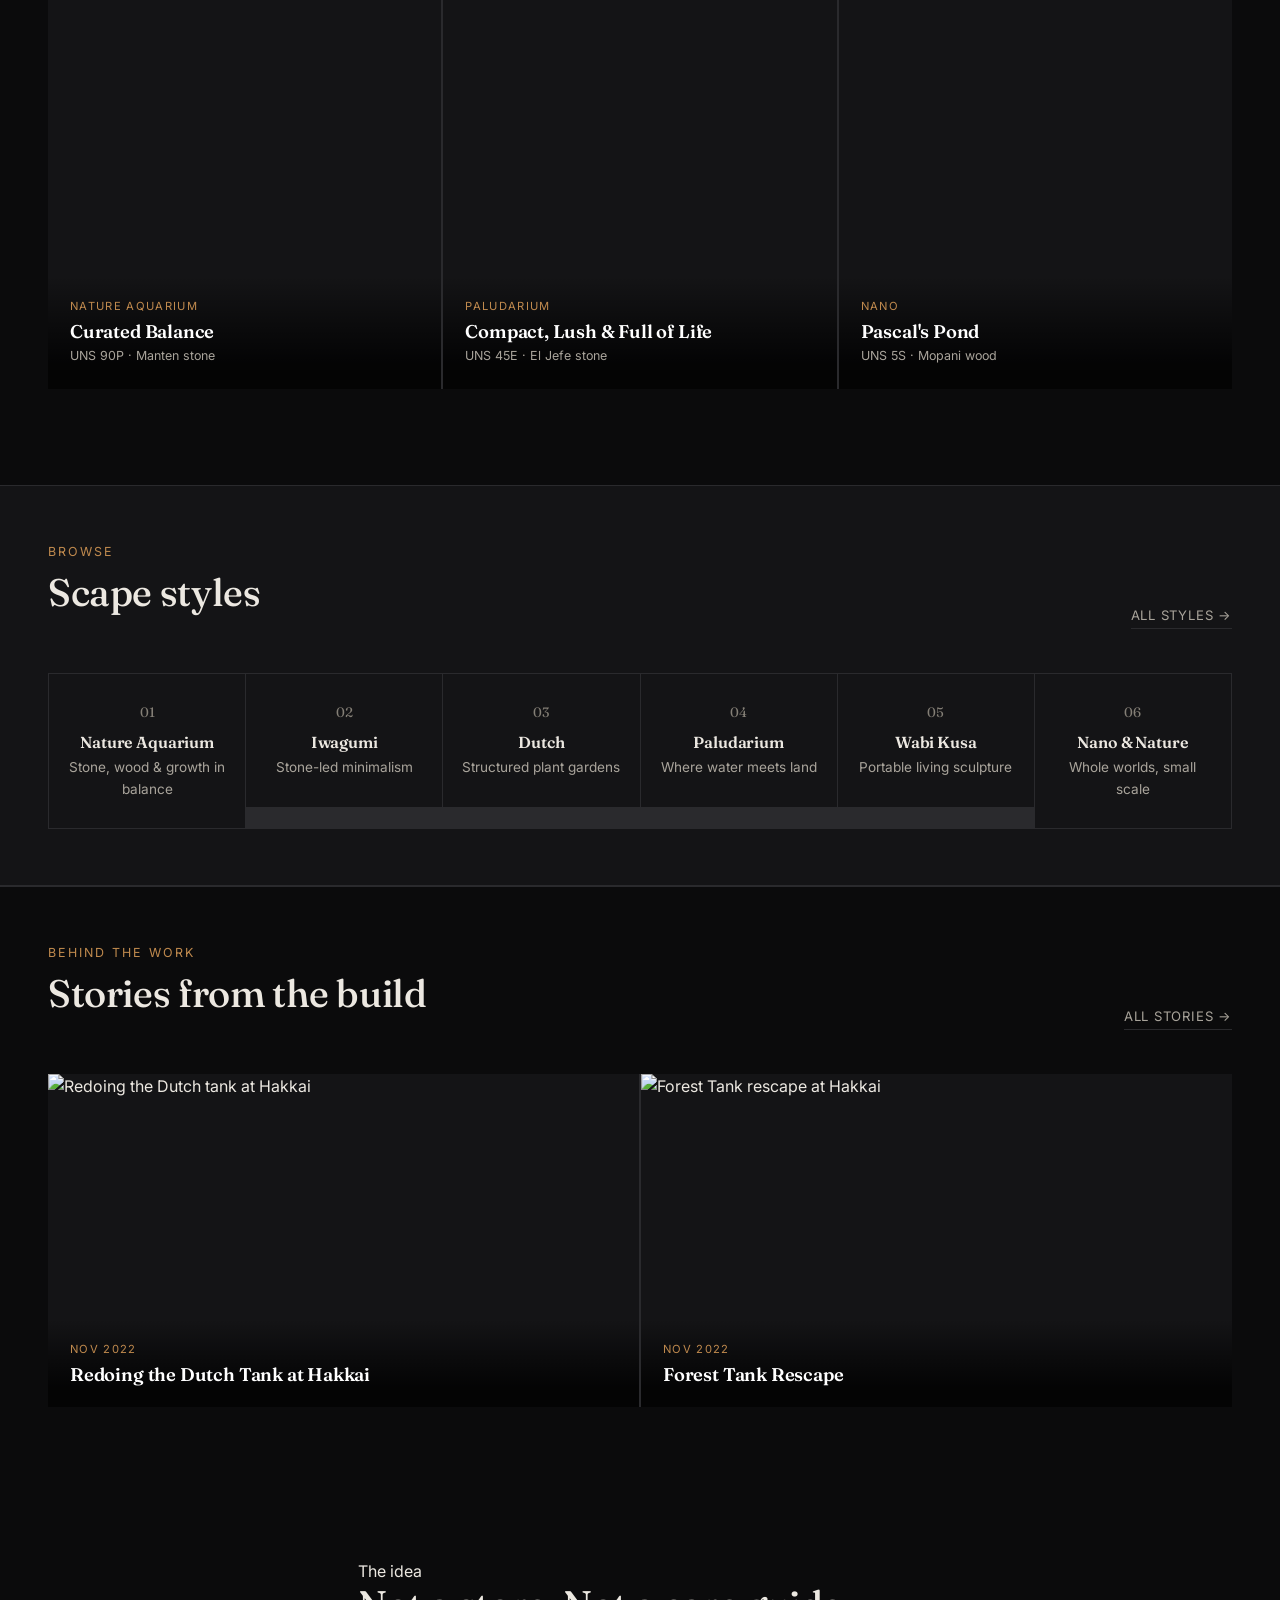
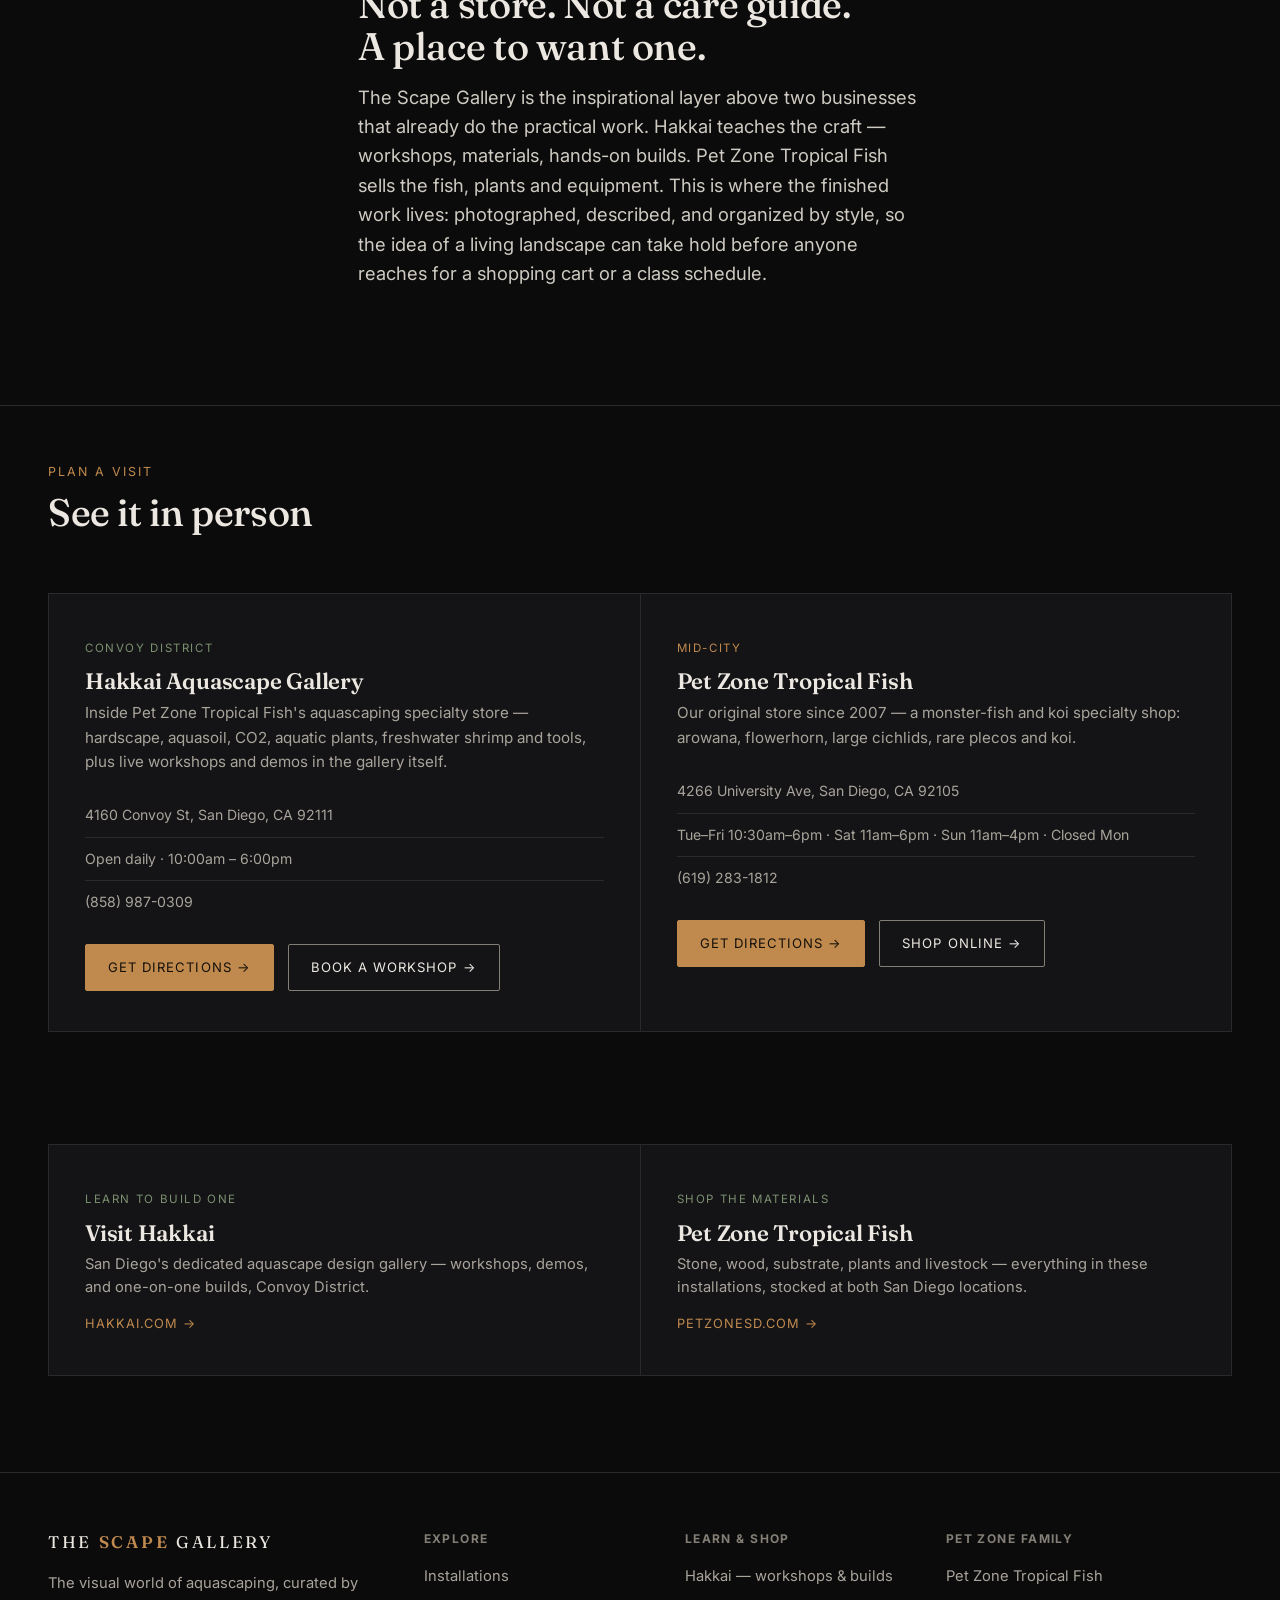
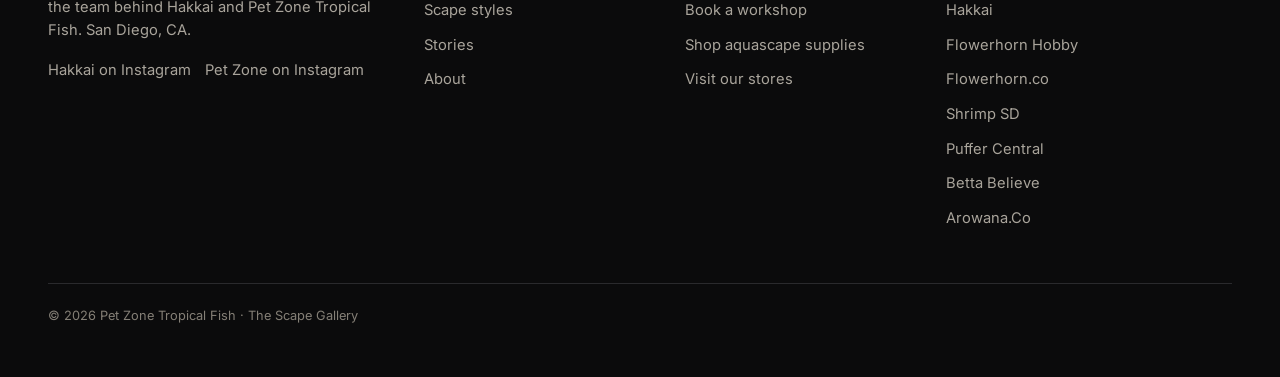
==== commit 29e1e358: "Add a "Surprise me" random-installation link (fun, not just necessity) Small, playful addition on th" ====
--- a/index.html
+++ b/index.html
@@ -55,7 +55,7 @@
 <div class="wrap">
 <div class="section-head">
 <div><span class="kicker">Featured works</span><h2>From the gallery floor</h2></div>
-<a class="see-all" href="/gallery/">All installations →</a>
+<span style="display:flex;gap:20px;align-items:center"><a class="see-all" href="/gallery/blue-mountains/" onclick="var p=['blue-mountains','ledgers-fall','curated-balance','elderfall-refuge','paludarium-45e','pascals-pond'];this.href='/gallery/'+p[Math.floor(Math.random()*p.length)]+'/';">Surprise me →</a><a class="see-all" href="/gallery/">All installations →</a></span>
 </div>
 <div class="grid" role="list">
 <a class="piece" href="/gallery/blue-mountains/" role="listitem">
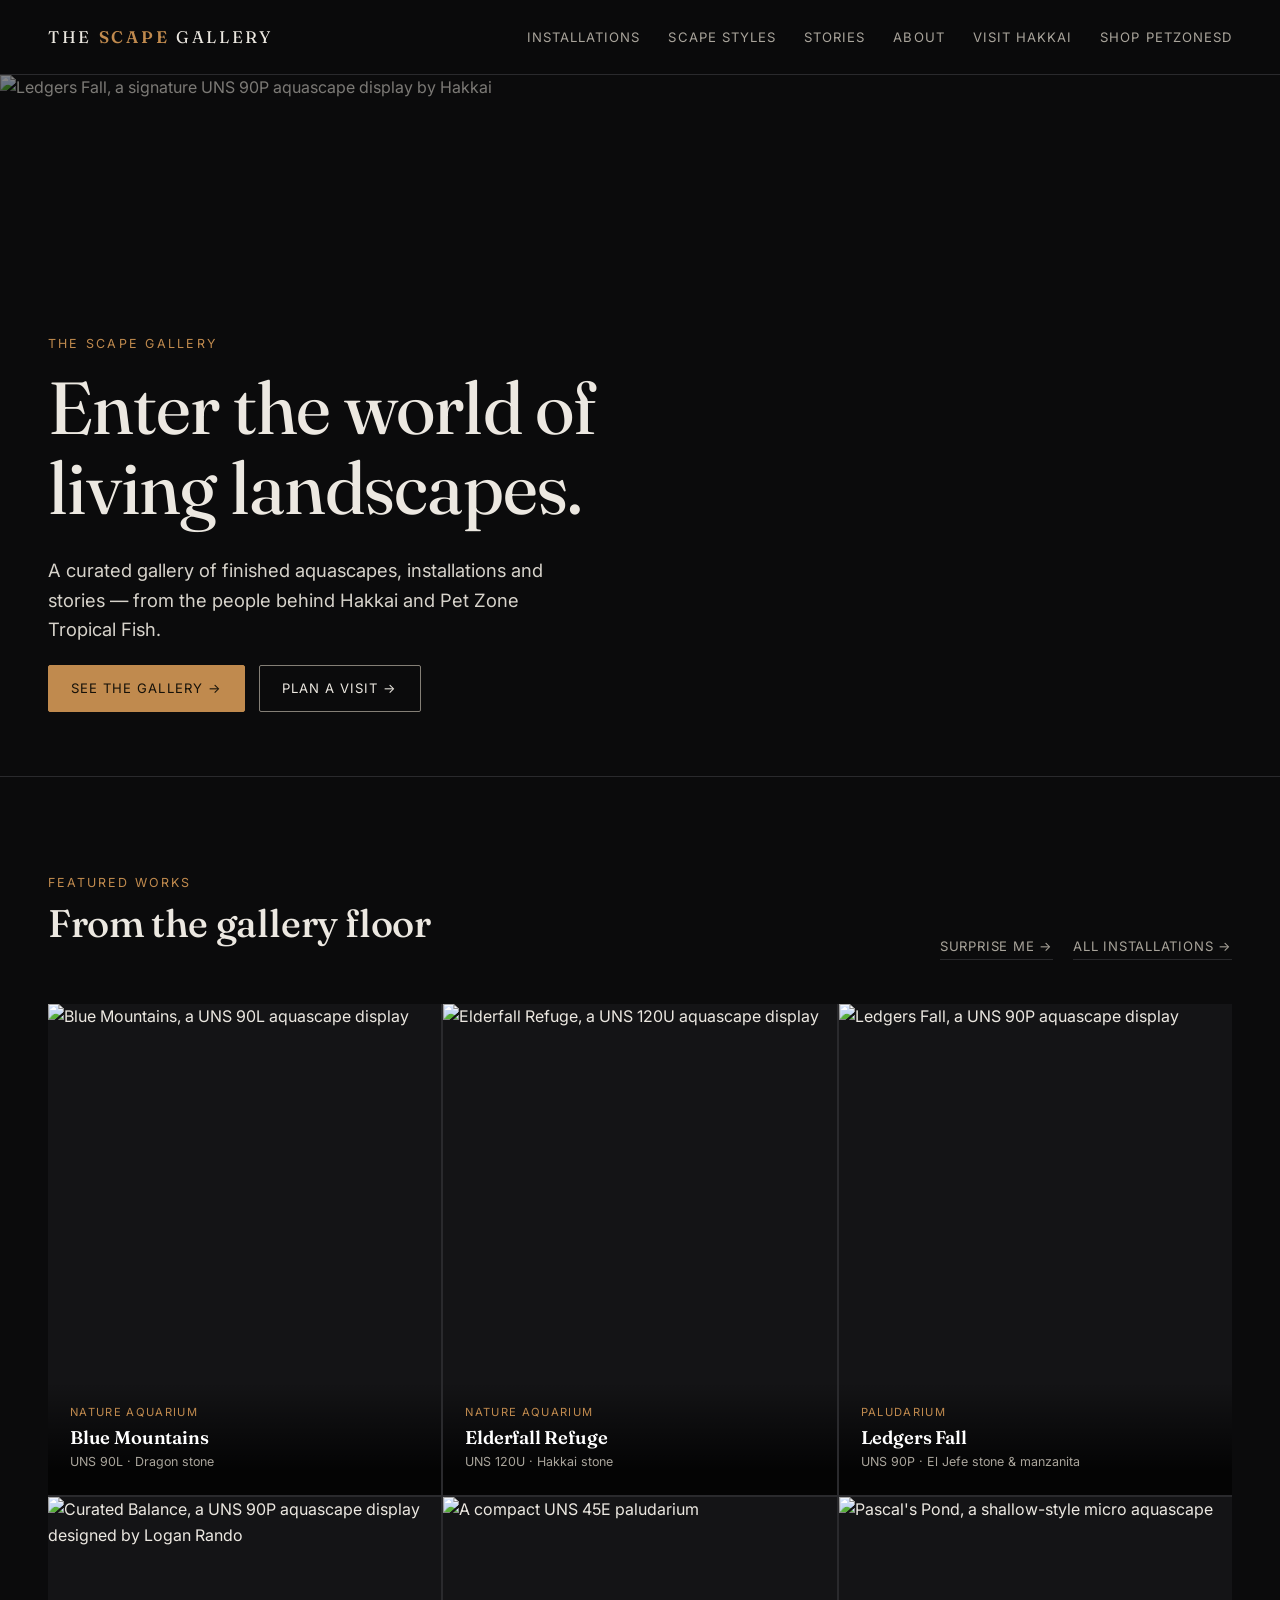
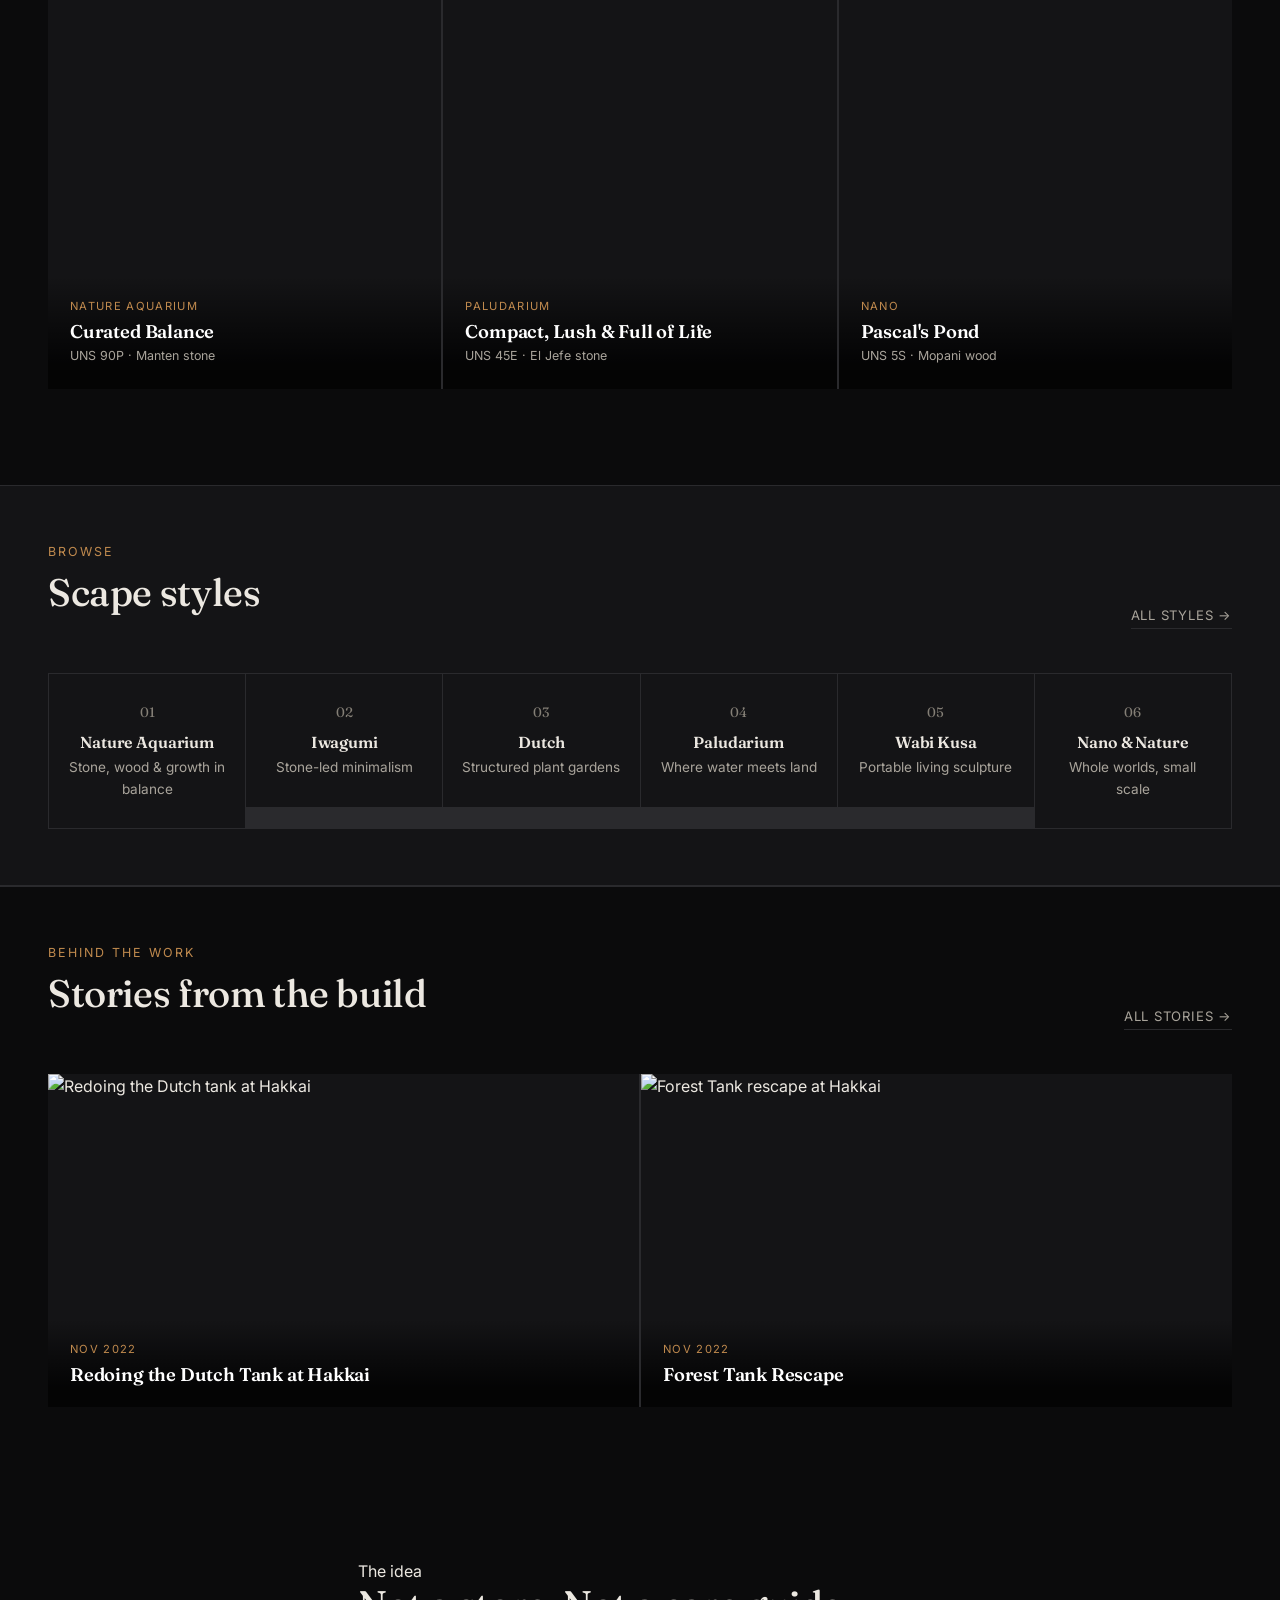
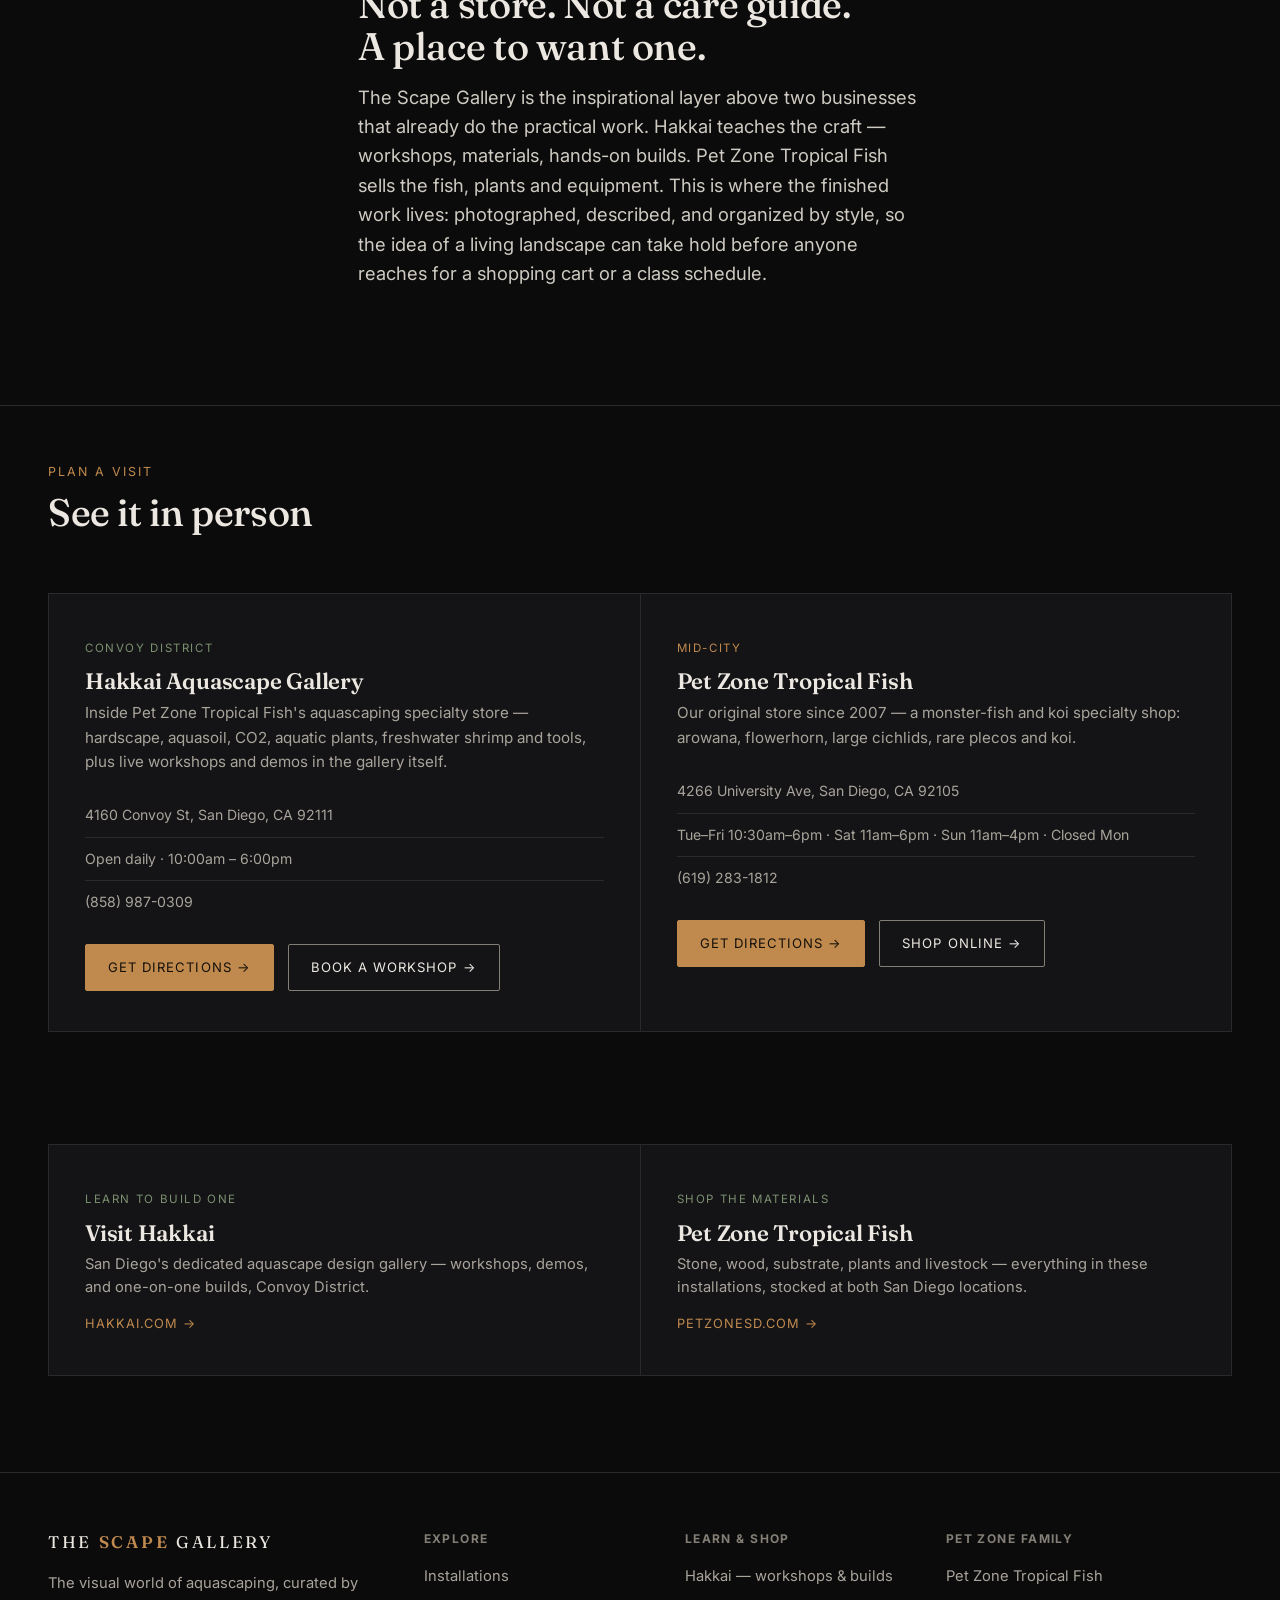
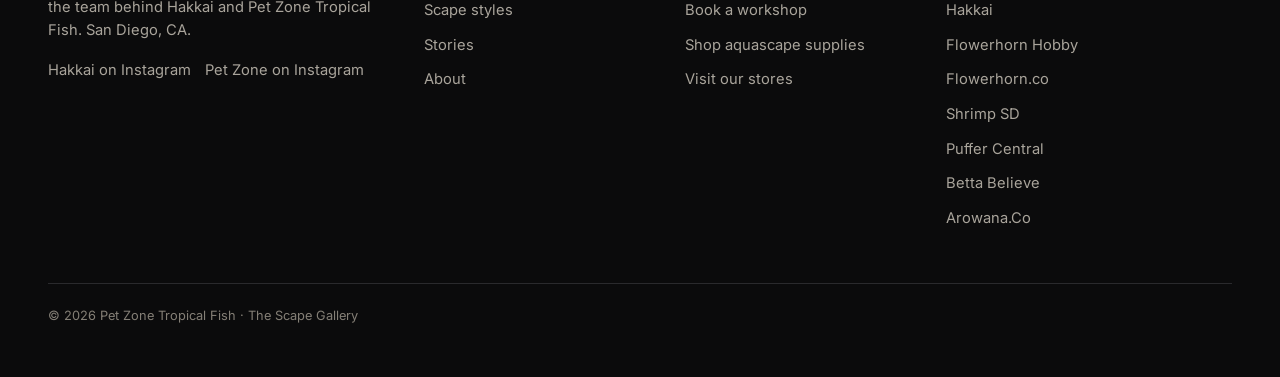
==== commit b39026a7: "Fix mobile nav: menu was completely inaccessible below 560px Visual QA at real phone width (390px) s" ====
--- a/index.html
+++ b/index.html
@@ -25,8 +25,9 @@
 </head>
 <body>
 <a class="skip" href="#main">Skip to content</a>
-<header class="site-header"><div class="wrap">
+<header class="site-header"><input type="checkbox" id="nav-toggle" class="nav-toggle-input"><div class="wrap">
 <a class="brand" href="/"><span class="brand-mark">The <b>Scape</b> Gallery</span></a>
+<label for="nav-toggle" class="nav-toggle" aria-label="Menu"><span></span><span></span><span></span></label>
 <nav class="site-nav" aria-label="Main"><ul>
 <li><a href="/gallery/">Installations</a></li>
 <li><a href="/styles/">Scape Styles</a></li><li><a href="/stories/">Stories</a></li>
--- a/assets/site.css
+++ b/assets/site.css
@@ -50,7 +50,9 @@
 .site-nav ul{display:flex;gap:28px;list-style:none;margin:0;padding:0}
 .site-nav a{font-size:.82rem;letter-spacing:.08em;text-transform:uppercase;color:var(--ink-dim);transition:color .15s}
 .site-nav a:hover,.site-nav a[aria-current]{color:var(--clay)}
-.nav-toggle{display:none}
+.nav-toggle-input{position:absolute;opacity:0;pointer-events:none}
+.nav-toggle{display:none;cursor:pointer;width:26px;height:18px;flex-direction:column;justify-content:space-between;flex-shrink:0}
+.nav-toggle span{display:block;height:2px;background:var(--ink);border-radius:1px;transition:transform .2s,opacity .2s}
 
 /* hero */
 .hero{position:relative;min-height:78vh;display:flex;align-items:flex-end;overflow:hidden;border-bottom:1px solid var(--line)}
@@ -162,5 +164,15 @@
 @media (max-width:560px){
   .grid{grid-template-columns:1fr}
   .style-row{grid-template-columns:repeat(2,1fr)}
-  .site-nav{display:none}
+  .site-header{position:sticky}
+  .nav-toggle{display:flex}
+  .site-nav{position:absolute;top:100%;left:0;right:0;max-height:0;overflow:hidden;background:rgba(11,11,12,.98);backdrop-filter:blur(10px);border-bottom:1px solid var(--line);transition:max-height .25s ease}
+  .site-nav ul{flex-direction:column;gap:0;padding:6px 28px 18px}
+  .site-nav li{border-top:1px solid var(--line)}
+  .site-nav li:first-child{border-top:none}
+  .site-nav a{display:block;padding:14px 0}
+  .nav-toggle-input:checked ~ .wrap .site-nav{max-height:420px}
+  .nav-toggle-input:checked ~ .wrap .nav-toggle span:nth-child(1){transform:translateY(8px) rotate(45deg)}
+  .nav-toggle-input:checked ~ .wrap .nav-toggle span:nth-child(2){opacity:0}
+  .nav-toggle-input:checked ~ .wrap .nav-toggle span:nth-child(3){transform:translateY(-8px) rotate(-45deg)}
 }
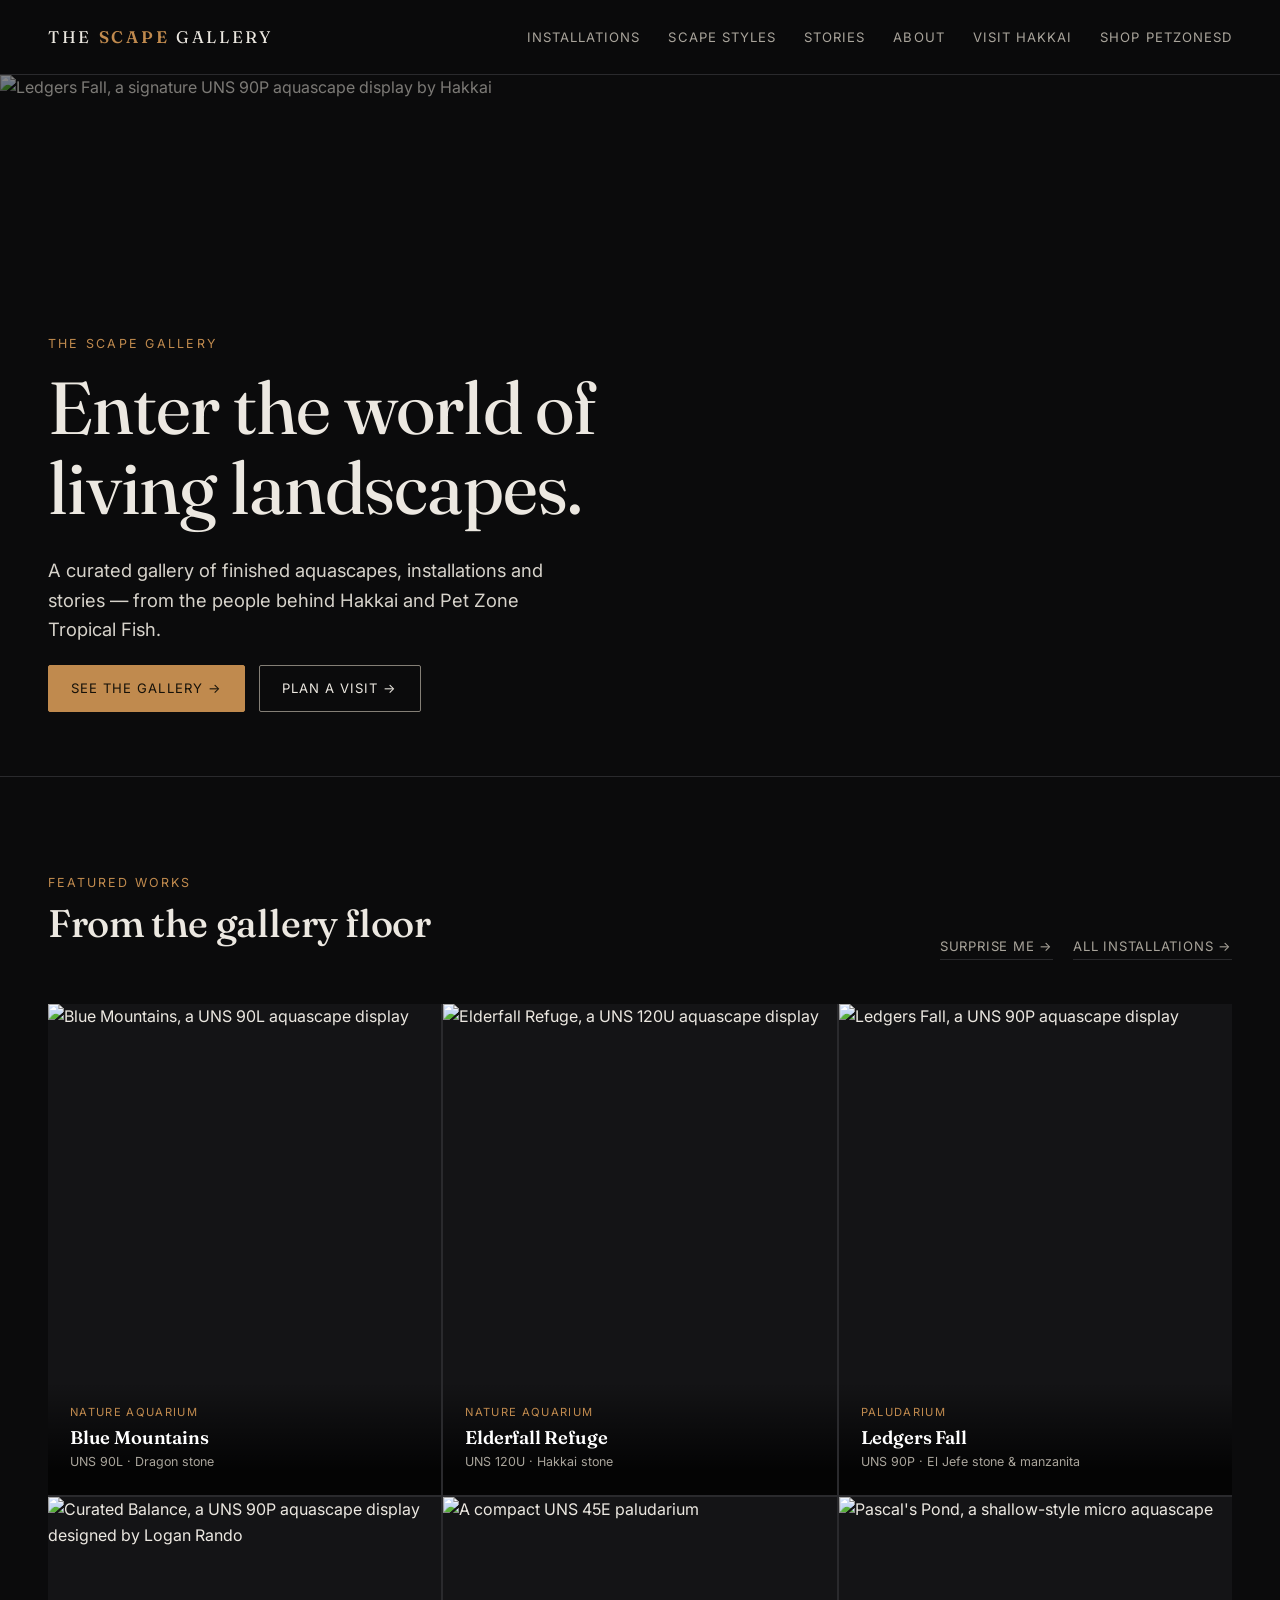
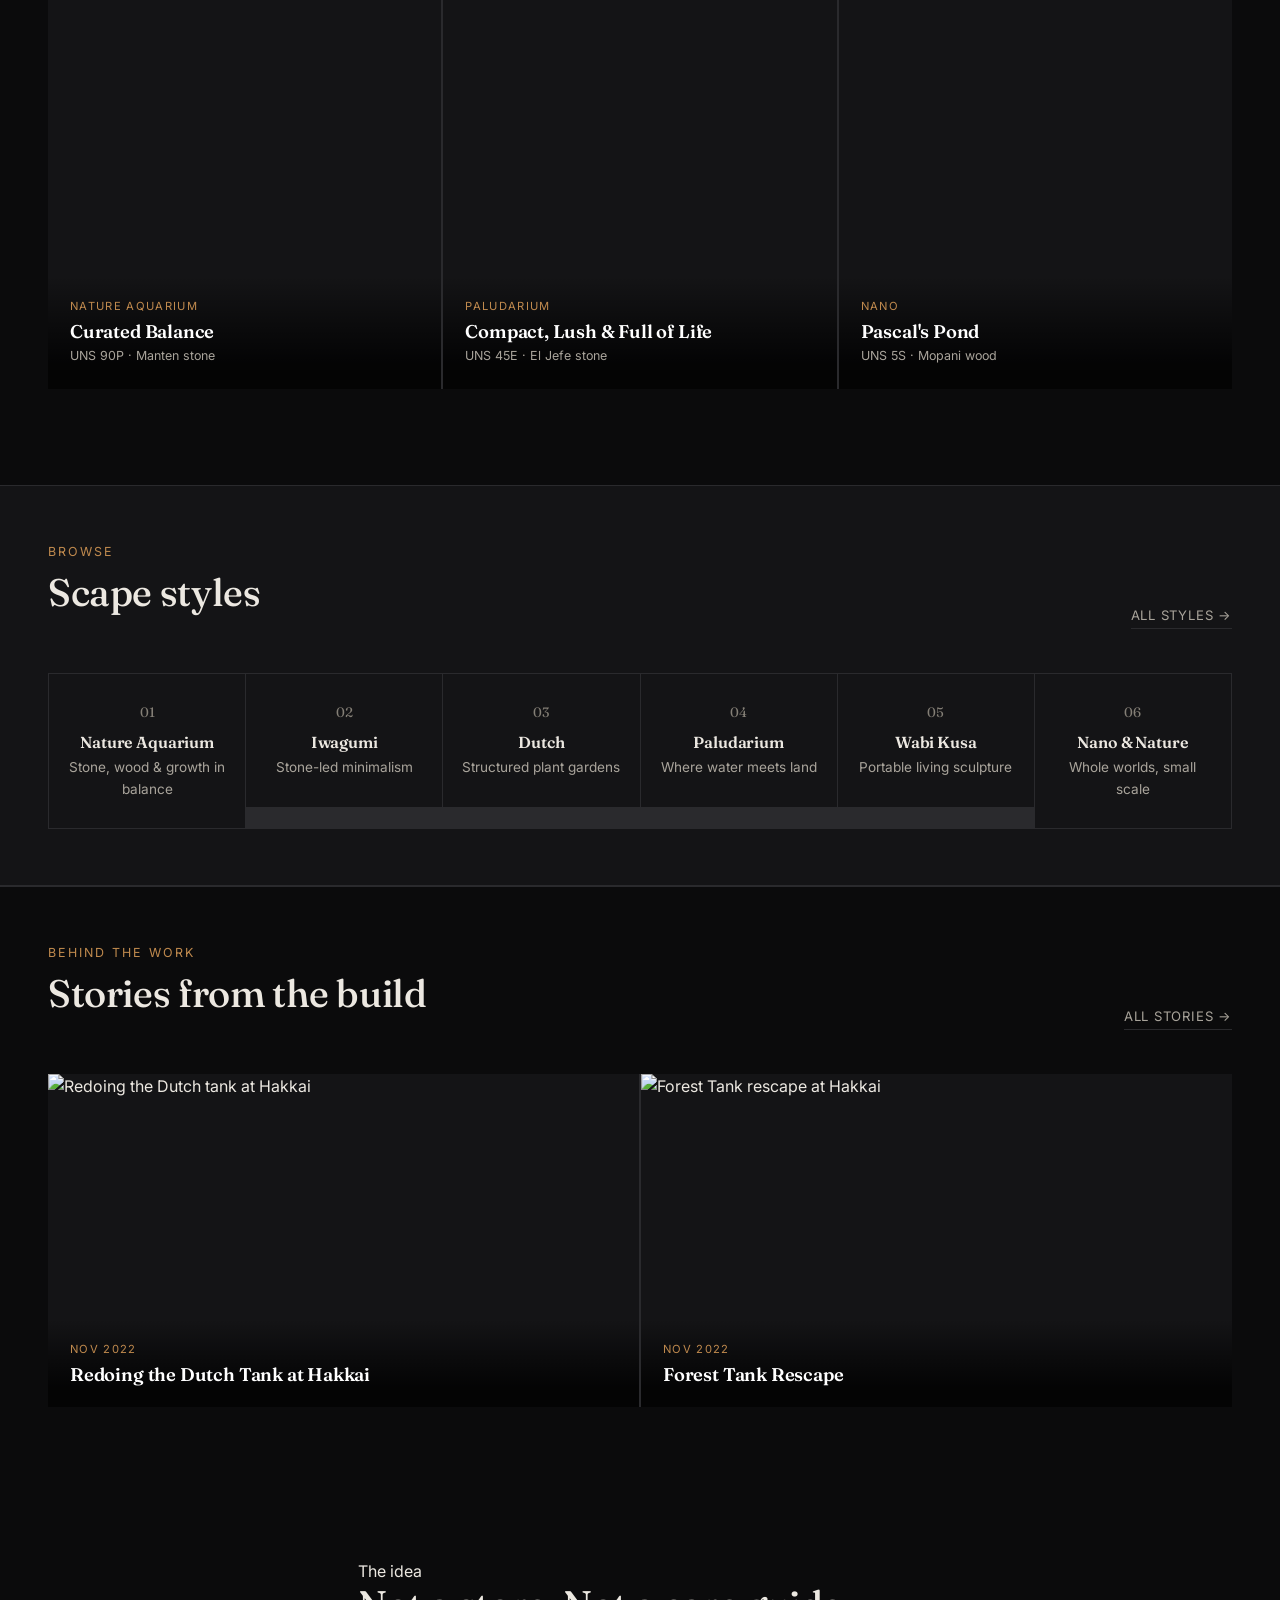
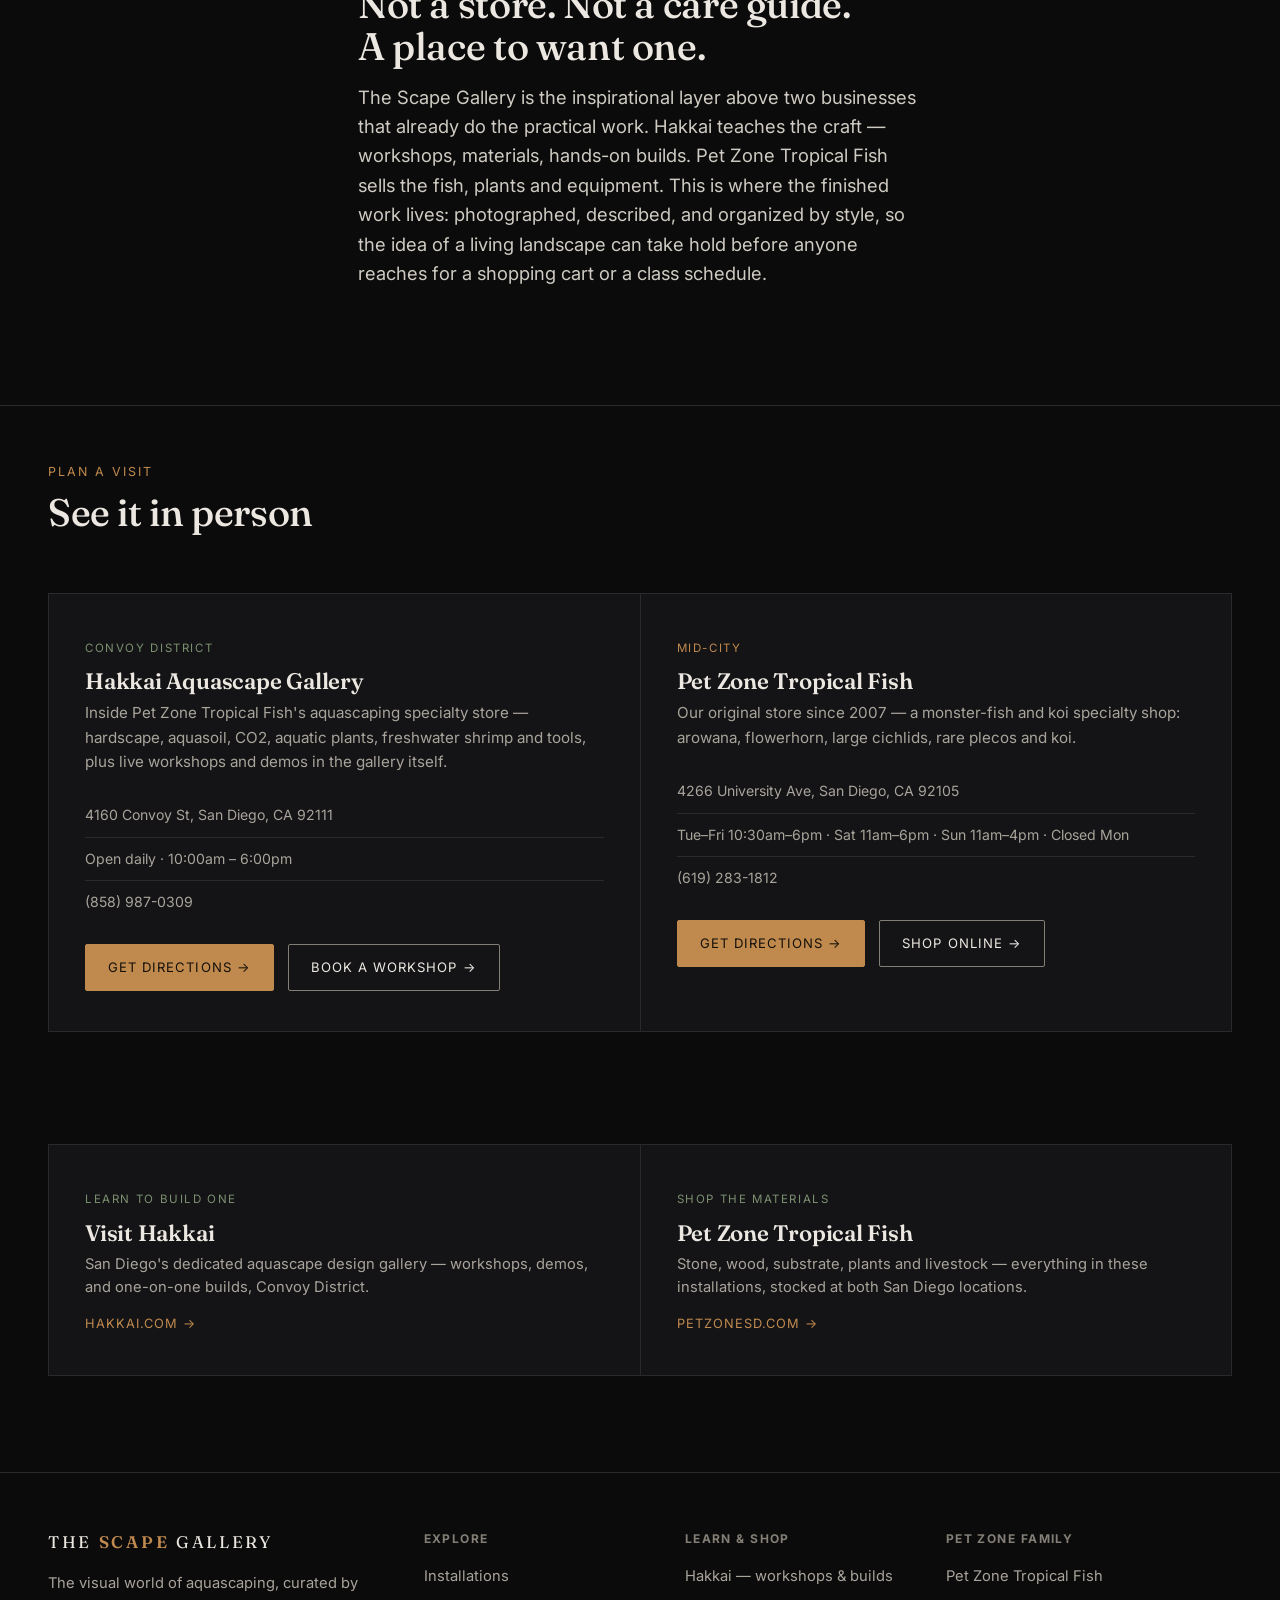
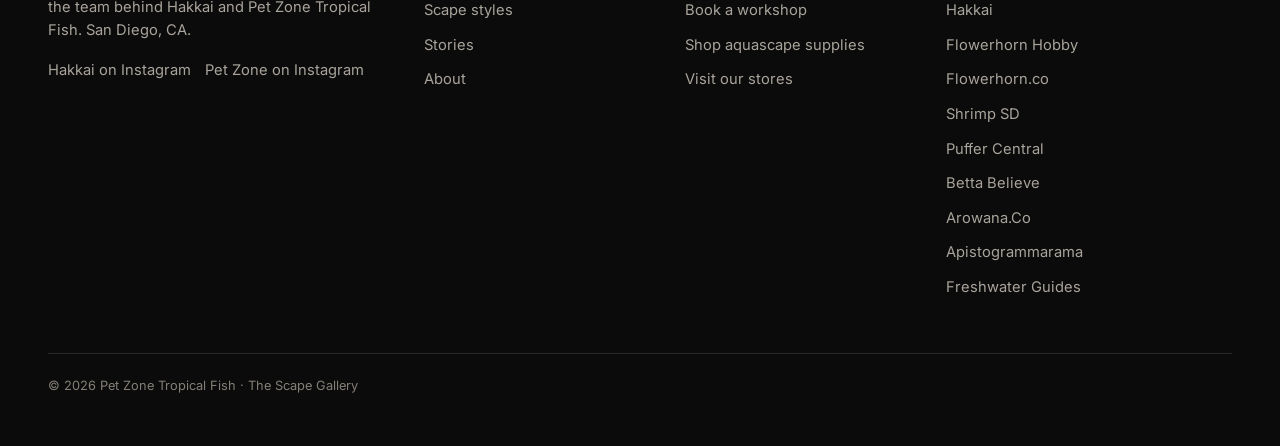
==== commit 0e7afc8f: "Update Pet Zone Family links in footer Added new links to the Pet Zone Family section in the footer." ====
--- a/index.html
+++ b/index.html
@@ -1,6 +1,7 @@
 <!doctype html>
 <html lang="en">
 <head>
+  <meta name="google-site-verification" content="bY0EoUu1PU9IJNlUFZq43J9lZaoWNE4-mp3n2OsdXd0">
 <meta charset="utf-8">
 <meta name="viewport" content="width=device-width,initial-scale=1,viewport-fit=cover">
 <link rel="icon" href="/assets/favicon.svg" type="image/svg+xml">
@@ -21,7 +22,7 @@
 <link rel="preconnect" href="https://fonts.googleapis.com"><link rel="preconnect" href="https://fonts.gstatic.com" crossorigin><link rel="preconnect" href="https://hakkai.com"><link rel="preconnect" href="https://cdn.shopify.com">
 <link rel="stylesheet" href="https://fonts.googleapis.com/css2?family=Fraunces:opsz,wght@9..144,440;9..144,500;9..144,600&family=Inter:wght@400;500;600&display=swap">
 <link rel="stylesheet" href="/assets/site.css">
-<script type="application/ld+json">{"@context":"https://schema.org","@graph":[{"@type":"CollectionPage","@id":"https://thescapegallery.com/#page","name":"The Scape Gallery","description":"A curated gallery of finished aquascapes, installations and stories.","url":"https://thescapegallery.com/","inLanguage":"en"},{"@type":"Organization","@id":"https://thescapegallery.com/#organization","name":"The Scape Gallery","url":"https://thescapegallery.com/","sameAs":["https://hakkai.com/","https://www.petzonesd.com/","https://www.instagram.com/hakkaisd/","https://www.facebook.com/HakkaiSD/","https://www.instagram.com/petzonesd/","https://www.facebook.com/PetZoneSD/"]},{"@type":"LocalBusiness","name":"Hakkai Aquascape Gallery","image":"https://hakkai.com/cdn/shop/files/4E39C29F-1A13-48EB-A947-A5FC23196AC9_900x.jpg?v=1751428882","url":"https://hakkai.com/","telephone":"+1-858-987-0309","address":{"@type":"PostalAddress","streetAddress":"4160 Convoy St","addressLocality":"San Diego","addressRegion":"CA","postalCode":"92111","addressCountry":"US"},"openingHoursSpecification":{"@type":"OpeningHoursSpecification","dayOfWeek":["Monday","Tuesday","Wednesday","Thursday","Friday","Saturday","Sunday"],"opens":"10:00","closes":"18:00"}},{"@type":"LocalBusiness","name":"Pet Zone Tropical Fish — Mid-City","url":"https://www.petzonesd.com/","telephone":"+1-619-283-1812","address":{"@type":"PostalAddress","streetAddress":"4266 University Ave","addressLocality":"San Diego","addressRegion":"CA","postalCode":"92105","addressCountry":"US"}}]}</script>
+<script type="application/ld+json">{"@context":"https://schema.org","@graph":[{"@type":"CollectionPage","@id":"https://thescapegallery.com/#page","name":"The Scape Gallery","description":"A curated gallery of finished aquascapes, installations and stories.","url":"https://thescapegallery.com/","inLanguage":"en"},{"@type":"Organization","@id":"https://thescapegallery.com/#organization","name":"The Scape Gallery","url":"https://thescapegallery.com/","sameAs":["https://hakkai.com/","https://www.petzonesd.com/","https://www.instagram.com/hakkaisd/","https://www.facebook.com/HakkaiSD/","https://www.instagram.com/petzonesd/","https://www.facebook.com/PetZoneSD/"]},{"@type":"LocalBusiness","name":"Hakkai Aquascape Gallery","image":"https://hakkai.com/cdn/shop/files/4E39C29F-1A13-48EB-A947-A5FC23196AC9_900x.jpg?v=1751428882","url":"https://hakkai.com/","telephone":"+1-858-987-0309","address":{"@type":"PostalAddress","streetAddress":"4160 Convoy St","addressLocality":"San Diego","addressRegion":"CA","postalCode":"92111","addressCountry":"US"},"openingHoursSpecification":{"@type":"OpeningHoursSpecification","dayOfWeek":["Monday","Tuesday","Wednesday","Thursday","Friday","Saturday","Sunday"],"opens":"10:00","closes":"18:00"}},{"@type":"LocalBusiness","name":"Pet Zone Tropical Fish — Mid-City","url":"https://www.petzonesd.com/","telephone":"+1-619-283-1812","address":{"@type":"PostalAddress","streetAddress":"4266 University Ave","addressLocality":"San Diego","addressRegion":"CA","postalCode":"92105","addressCountry":"US"},"openingHoursSpecification":[{"@type":"OpeningHoursSpecification","dayOfWeek":["Tuesday","Wednesday","Thursday","Friday"],"opens":"10:30","closes":"18:00"},{"@type":"OpeningHoursSpecification","dayOfWeek":"Saturday","opens":"11:00","closes":"18:00"},{"@type":"OpeningHoursSpecification","dayOfWeek":"Sunday","opens":"11:00","closes":"16:00"}]}]}</script>
 </head>
 <body>
 <a class="skip" href="#main">Skip to content</a>
@@ -189,7 +190,7 @@
 <div><a class="brand" href="/"><span class="brand-mark">The <b>Scape</b> Gallery</span></a><p class="foot-blurb" style="margin-top:16px">The visual world of aquascaping, curated by the team behind Hakkai and Pet Zone Tropical Fish. San Diego, CA.</p><p class="foot-blurb" style="margin-top:14px;display:flex;gap:14px"><a href="https://www.instagram.com/hakkaisd/">Hakkai on Instagram</a><a href="https://www.instagram.com/petzonesd/">Pet Zone on Instagram</a></p></div>
 <div><h4>Explore</h4><ul><li><a href="/gallery/">Installations</a></li><li><a href="/styles/">Scape styles</a></li><li><a href="/stories/">Stories</a></li><li><a href="/about/">About</a></li></ul></div>
 <div><h4>Learn &amp; Shop</h4><ul><li><a href="https://hakkai.com/">Hakkai — workshops &amp; builds</a></li><li><a href="https://hakkai.com/collections/aquascape-workshops">Book a workshop</a></li><li><a href="https://www.petzonesd.com/aquascaping/">Shop aquascape supplies</a></li><li><a href="https://www.petzonesd.com/contact-location/">Visit our stores</a></li></ul></div>
-<div><h4>Pet Zone Family</h4><ul><li><a href="https://www.petzonesd.com/">Pet Zone Tropical Fish</a></li><li><a href="https://hakkai.com/">Hakkai</a></li><li><a href="https://www.flowerhornhobby.com/">Flowerhorn Hobby</a></li><li><a href="https://flowerhorn.co/">Flowerhorn.co</a></li><li><a href="https://www.shrimpsd.com/">Shrimp SD</a></li><li><a href="https://puffercentral.com/">Puffer Central</a></li><li><a href="https://bettabelieve.com/">Betta Believe</a></li><li><a href="https://arowana.co/">Arowana.Co</a></li></ul></div>
+<div><h4>Pet Zone Family</h4><ul><li><a href="https://www.petzonesd.com/">Pet Zone Tropical Fish</a></li><li><a href="https://hakkai.com/">Hakkai</a></li><li><a href="https://www.flowerhornhobby.com/">Flowerhorn Hobby</a></li><li><a href="https://flowerhorn.co/">Flowerhorn.co</a></li><li><a href="https://www.shrimpsd.com/">Shrimp SD</a></li><li><a href="https://puffercentral.com/">Puffer Central</a></li><li><a href="https://bettabelieve.com/">Betta Believe</a></li><li><a href="https://arowana.co/">Arowana.Co</a></li><li><a href="https://www.apistogrammarama.com/">Apistogrammarama</a></li><li><a href="https://freshwaterguides.com/">Freshwater Guides</a></li></ul></div>
 </div>
 <p class="fine">&copy; 2026 Pet Zone Tropical Fish · The Scape Gallery</p>
 </div></footer>
--- a/assets/site.css
+++ b/assets/site.css
@@ -51,8 +51,8 @@
 .site-nav a{font-size:.82rem;letter-spacing:.08em;text-transform:uppercase;color:var(--ink-dim);transition:color .15s}
 .site-nav a:hover,.site-nav a[aria-current]{color:var(--clay)}
 .nav-toggle-input{position:absolute;opacity:0;pointer-events:none}
-.nav-toggle{display:none;cursor:pointer;width:26px;height:18px;flex-direction:column;justify-content:space-between;flex-shrink:0}
-.nav-toggle span{display:block;height:2px;background:var(--ink);border-radius:1px;transition:transform .2s,opacity .2s}
+.nav-toggle{display:none;cursor:pointer;width:44px;height:44px;flex-direction:column;align-items:center;justify-content:center;gap:5px;flex-shrink:0}
+.nav-toggle span{display:block;width:24px;height:2px;background:var(--ink);border-radius:1px;transition:transform .2s,opacity .2s}
 
 /* hero */
 .hero{position:relative;min-height:78vh;display:flex;align-items:flex-end;overflow:hidden;border-bottom:1px solid var(--line)}
@@ -172,7 +172,7 @@
   .site-nav li:first-child{border-top:none}
   .site-nav a{display:block;padding:14px 0}
   .nav-toggle-input:checked ~ .wrap .site-nav{max-height:420px}
-  .nav-toggle-input:checked ~ .wrap .nav-toggle span:nth-child(1){transform:translateY(8px) rotate(45deg)}
+  .nav-toggle-input:checked ~ .wrap .nav-toggle span:nth-child(1){transform:translateY(7px) rotate(45deg)}
   .nav-toggle-input:checked ~ .wrap .nav-toggle span:nth-child(2){opacity:0}
-  .nav-toggle-input:checked ~ .wrap .nav-toggle span:nth-child(3){transform:translateY(-8px) rotate(-45deg)}
+  .nav-toggle-input:checked ~ .wrap .nav-toggle span:nth-child(3){transform:translateY(-7px) rotate(-45deg)}
 }
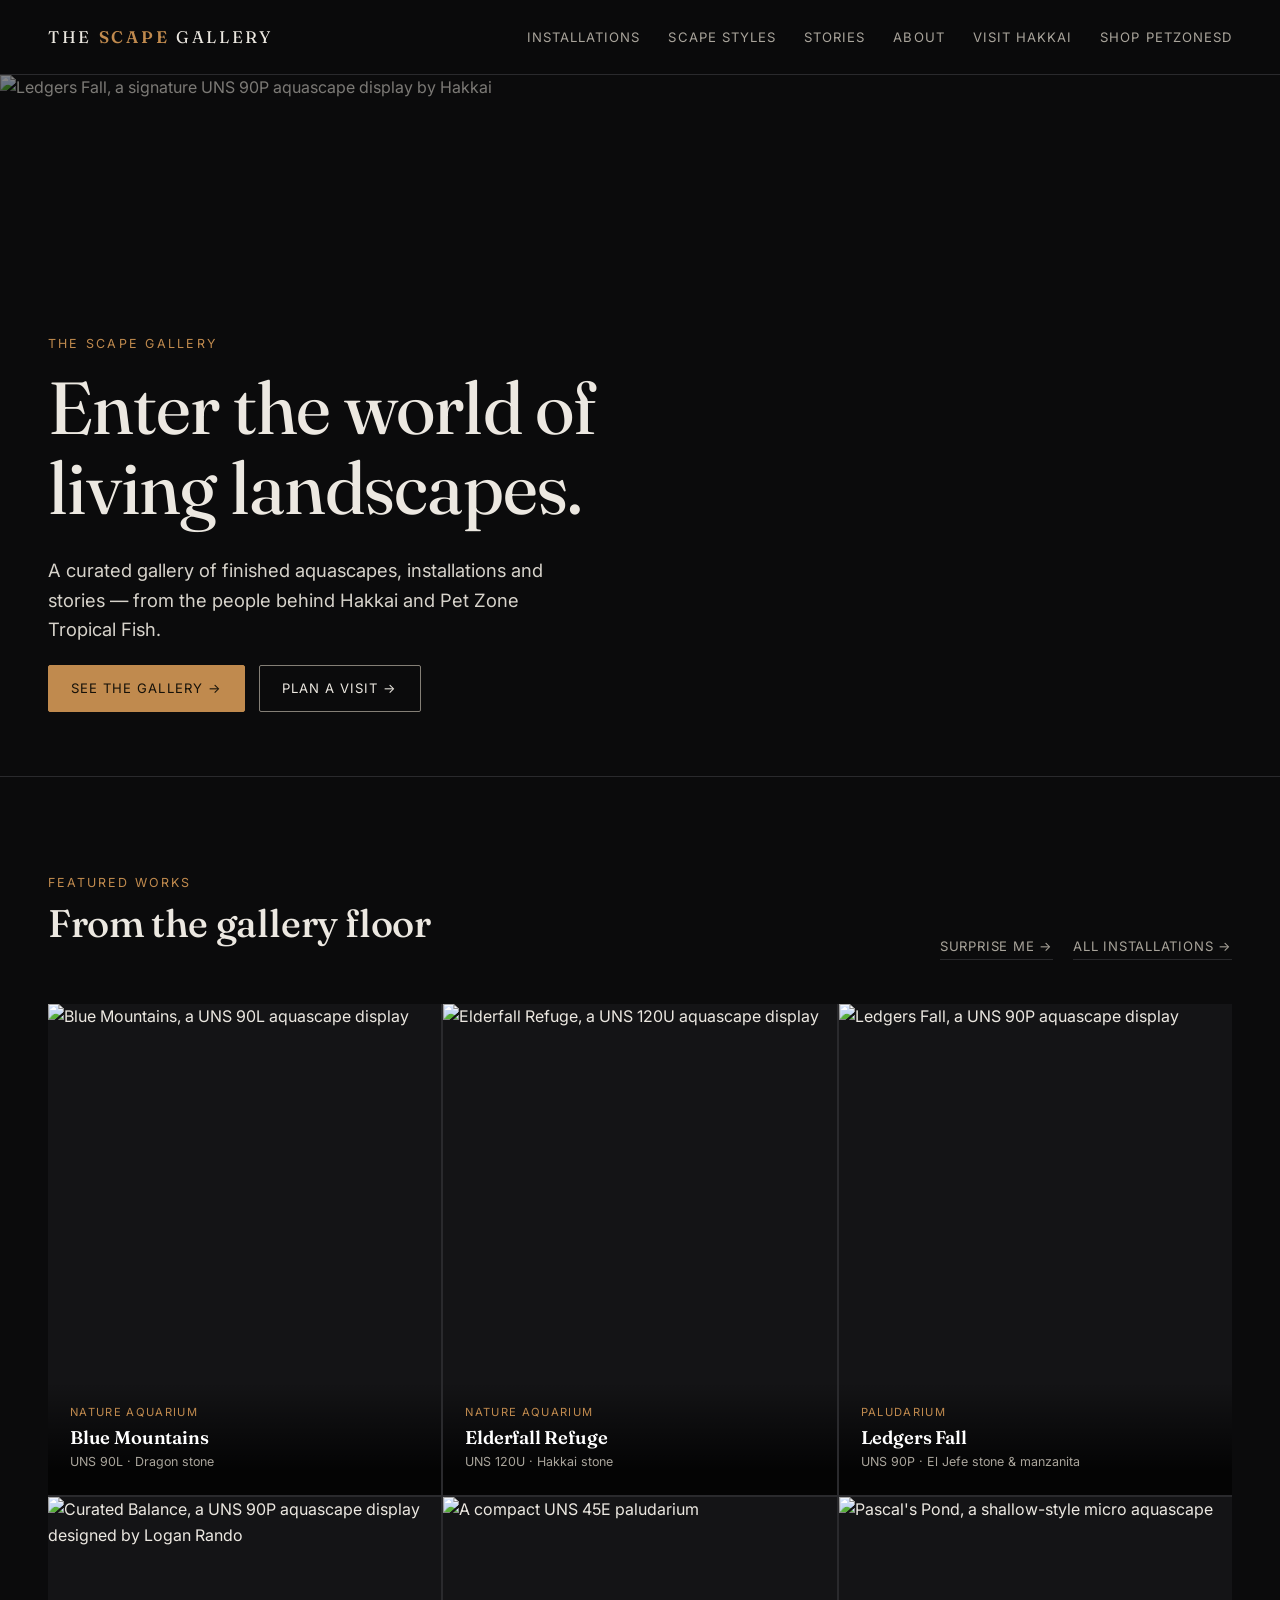
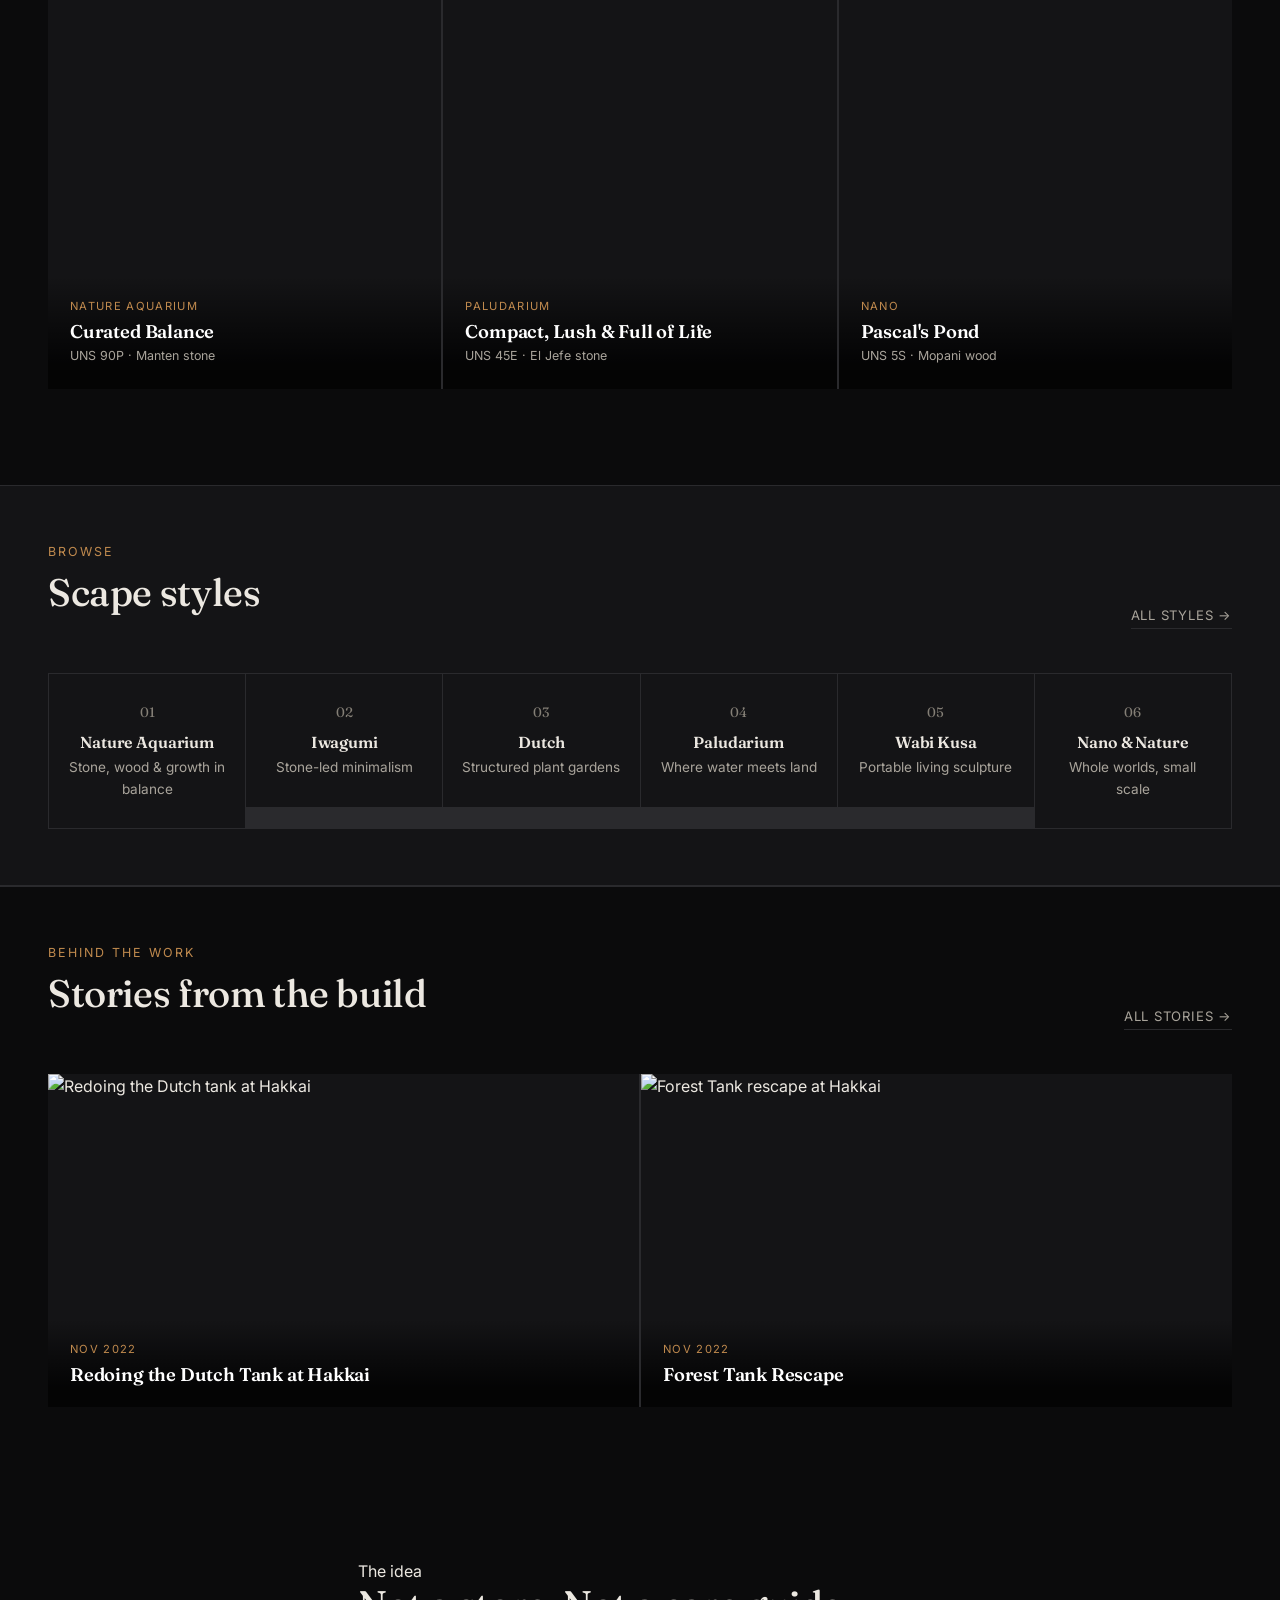
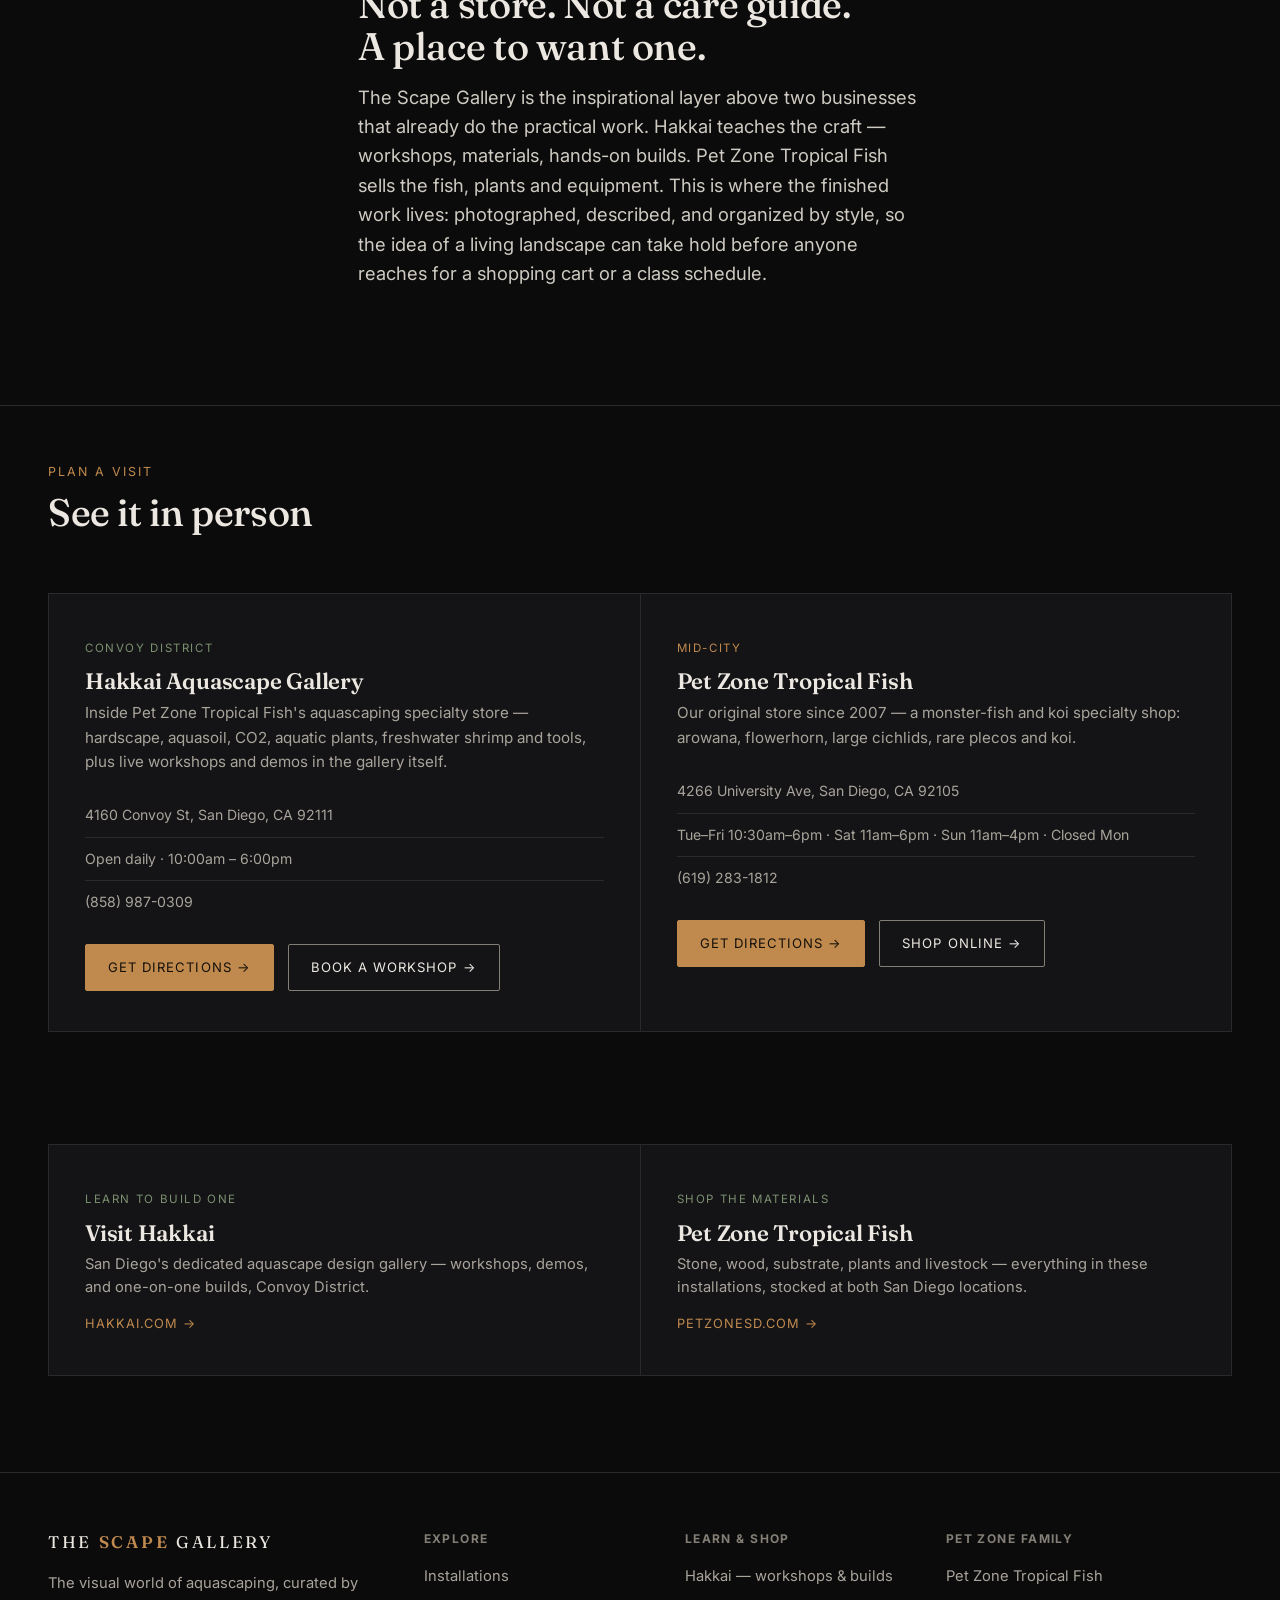
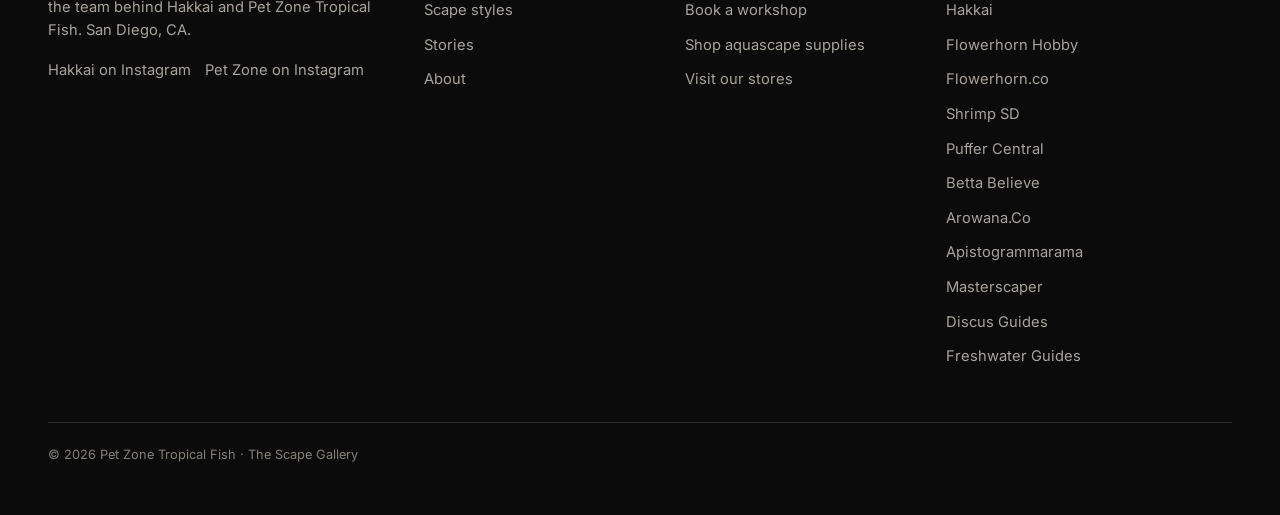
==== commit 354c1d71: "Add Masterscaper and Discus Guides to sibling-spoke footer links thescapegallery.com had never had a" ====
--- a/index.html
+++ b/index.html
@@ -190,7 +190,7 @@
 <div><a class="brand" href="/"><span class="brand-mark">The <b>Scape</b> Gallery</span></a><p class="foot-blurb" style="margin-top:16px">The visual world of aquascaping, curated by the team behind Hakkai and Pet Zone Tropical Fish. San Diego, CA.</p><p class="foot-blurb" style="margin-top:14px;display:flex;gap:14px"><a href="https://www.instagram.com/hakkaisd/">Hakkai on Instagram</a><a href="https://www.instagram.com/petzonesd/">Pet Zone on Instagram</a></p></div>
 <div><h4>Explore</h4><ul><li><a href="/gallery/">Installations</a></li><li><a href="/styles/">Scape styles</a></li><li><a href="/stories/">Stories</a></li><li><a href="/about/">About</a></li></ul></div>
 <div><h4>Learn &amp; Shop</h4><ul><li><a href="https://hakkai.com/">Hakkai — workshops &amp; builds</a></li><li><a href="https://hakkai.com/collections/aquascape-workshops">Book a workshop</a></li><li><a href="https://www.petzonesd.com/aquascaping/">Shop aquascape supplies</a></li><li><a href="https://www.petzonesd.com/contact-location/">Visit our stores</a></li></ul></div>
-<div><h4>Pet Zone Family</h4><ul><li><a href="https://www.petzonesd.com/">Pet Zone Tropical Fish</a></li><li><a href="https://hakkai.com/">Hakkai</a></li><li><a href="https://www.flowerhornhobby.com/">Flowerhorn Hobby</a></li><li><a href="https://flowerhorn.co/">Flowerhorn.co</a></li><li><a href="https://www.shrimpsd.com/">Shrimp SD</a></li><li><a href="https://puffercentral.com/">Puffer Central</a></li><li><a href="https://bettabelieve.com/">Betta Believe</a></li><li><a href="https://arowana.co/">Arowana.Co</a></li><li><a href="https://www.apistogrammarama.com/">Apistogrammarama</a></li><li><a href="https://freshwaterguides.com/">Freshwater Guides</a></li></ul></div>
+<div><h4>Pet Zone Family</h4><ul><li><a href="https://www.petzonesd.com/">Pet Zone Tropical Fish</a></li><li><a href="https://hakkai.com/">Hakkai</a></li><li><a href="https://www.flowerhornhobby.com/">Flowerhorn Hobby</a></li><li><a href="https://flowerhorn.co/">Flowerhorn.co</a></li><li><a href="https://www.shrimpsd.com/">Shrimp SD</a></li><li><a href="https://puffercentral.com/">Puffer Central</a></li><li><a href="https://bettabelieve.com/">Betta Believe</a></li><li><a href="https://arowana.co/">Arowana.Co</a></li><li><a href="https://www.apistogrammarama.com/">Apistogrammarama</a></li><li><a href="https://masterscaper.com/">Masterscaper</a></li><li><a href="https://discusguides.com/">Discus Guides</a></li><li><a href="https://freshwaterguides.com/">Freshwater Guides</a></li></ul></div>
 </div>
 <p class="fine">&copy; 2026 Pet Zone Tropical Fish · The Scape Gallery</p>
 </div></footer>
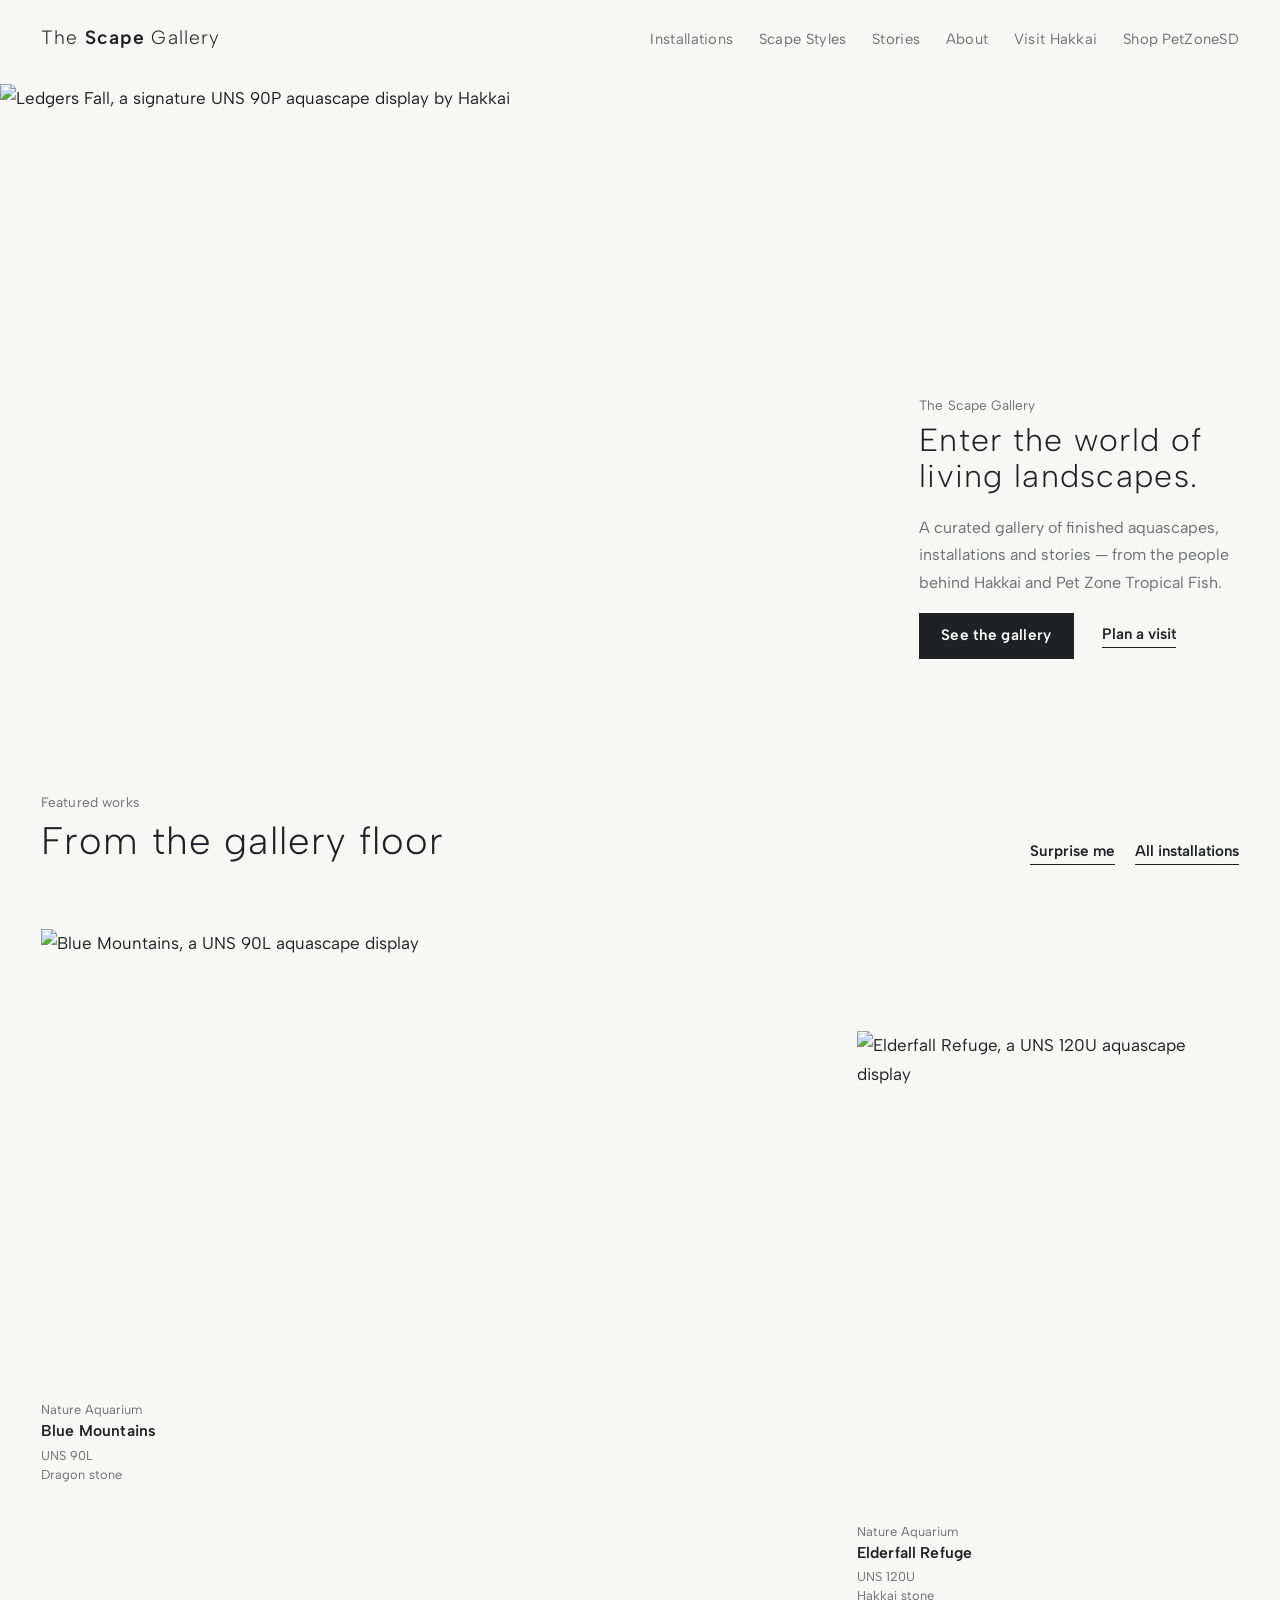
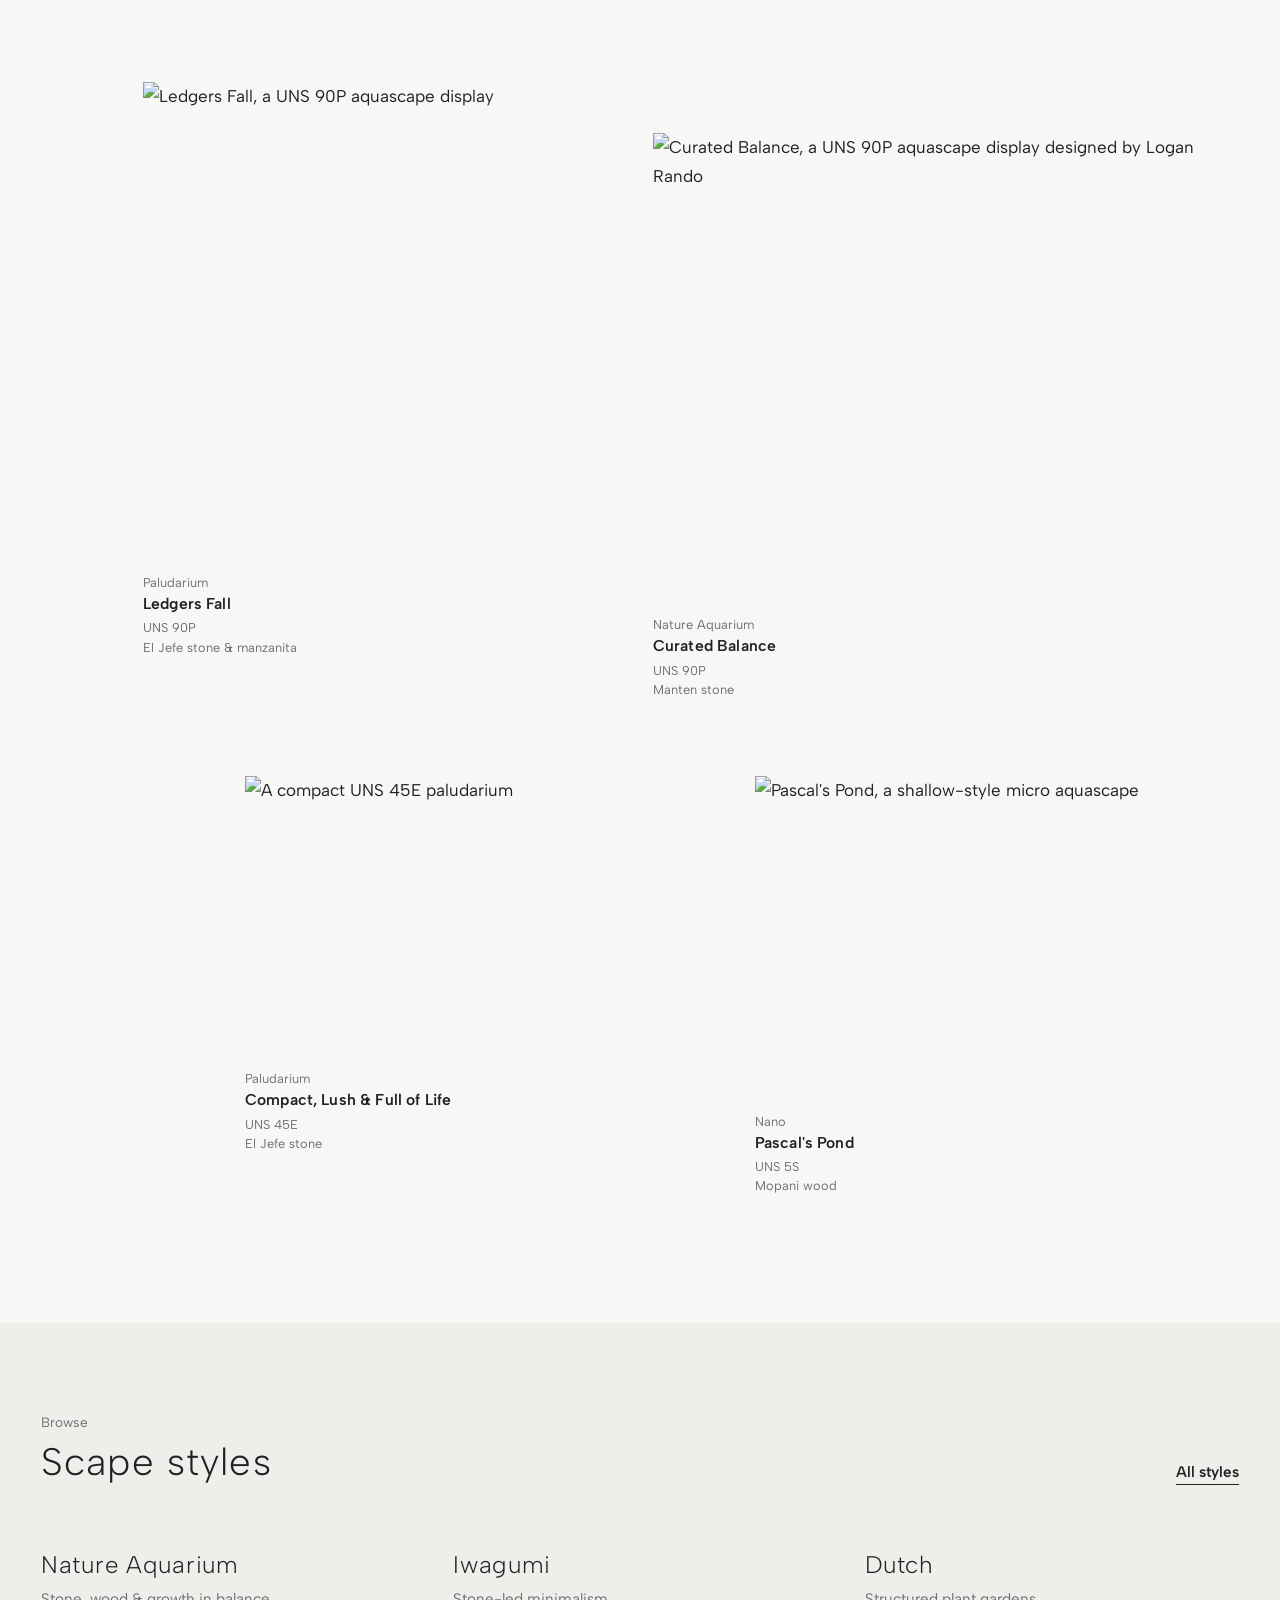
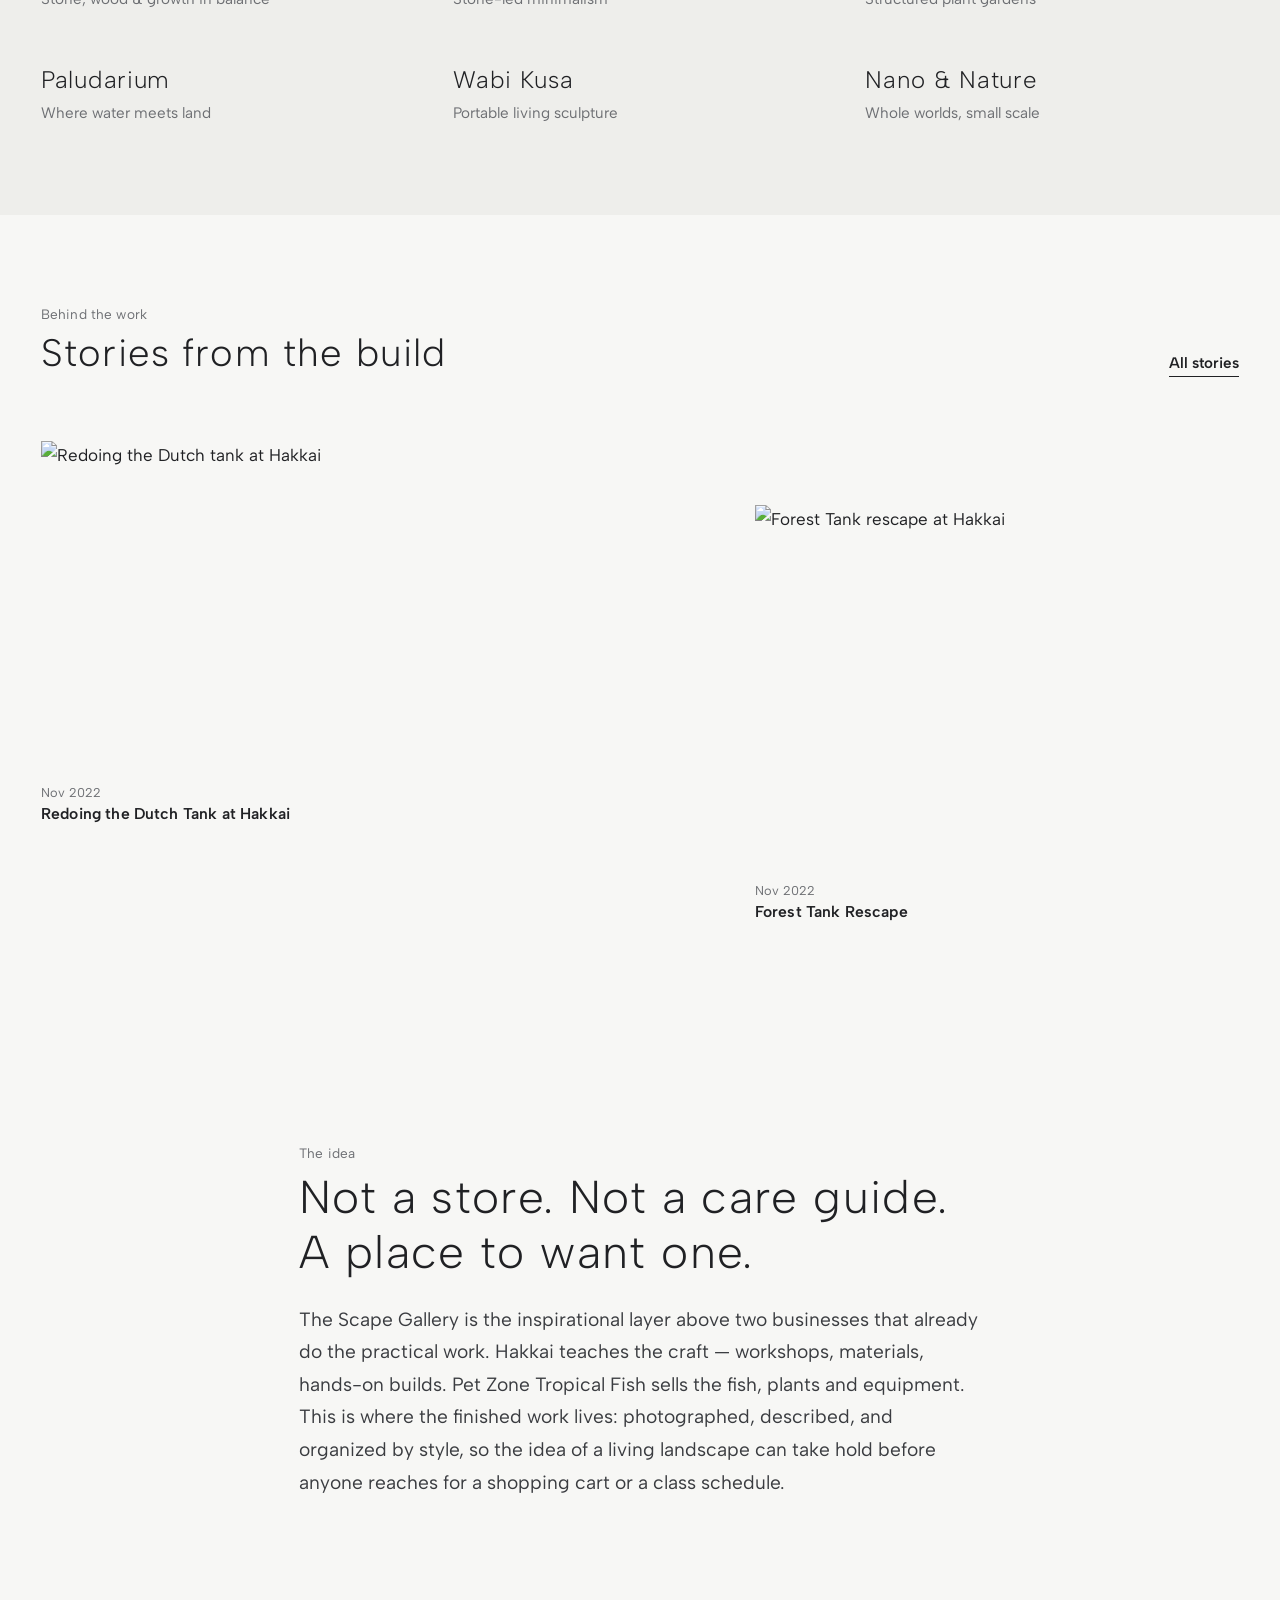
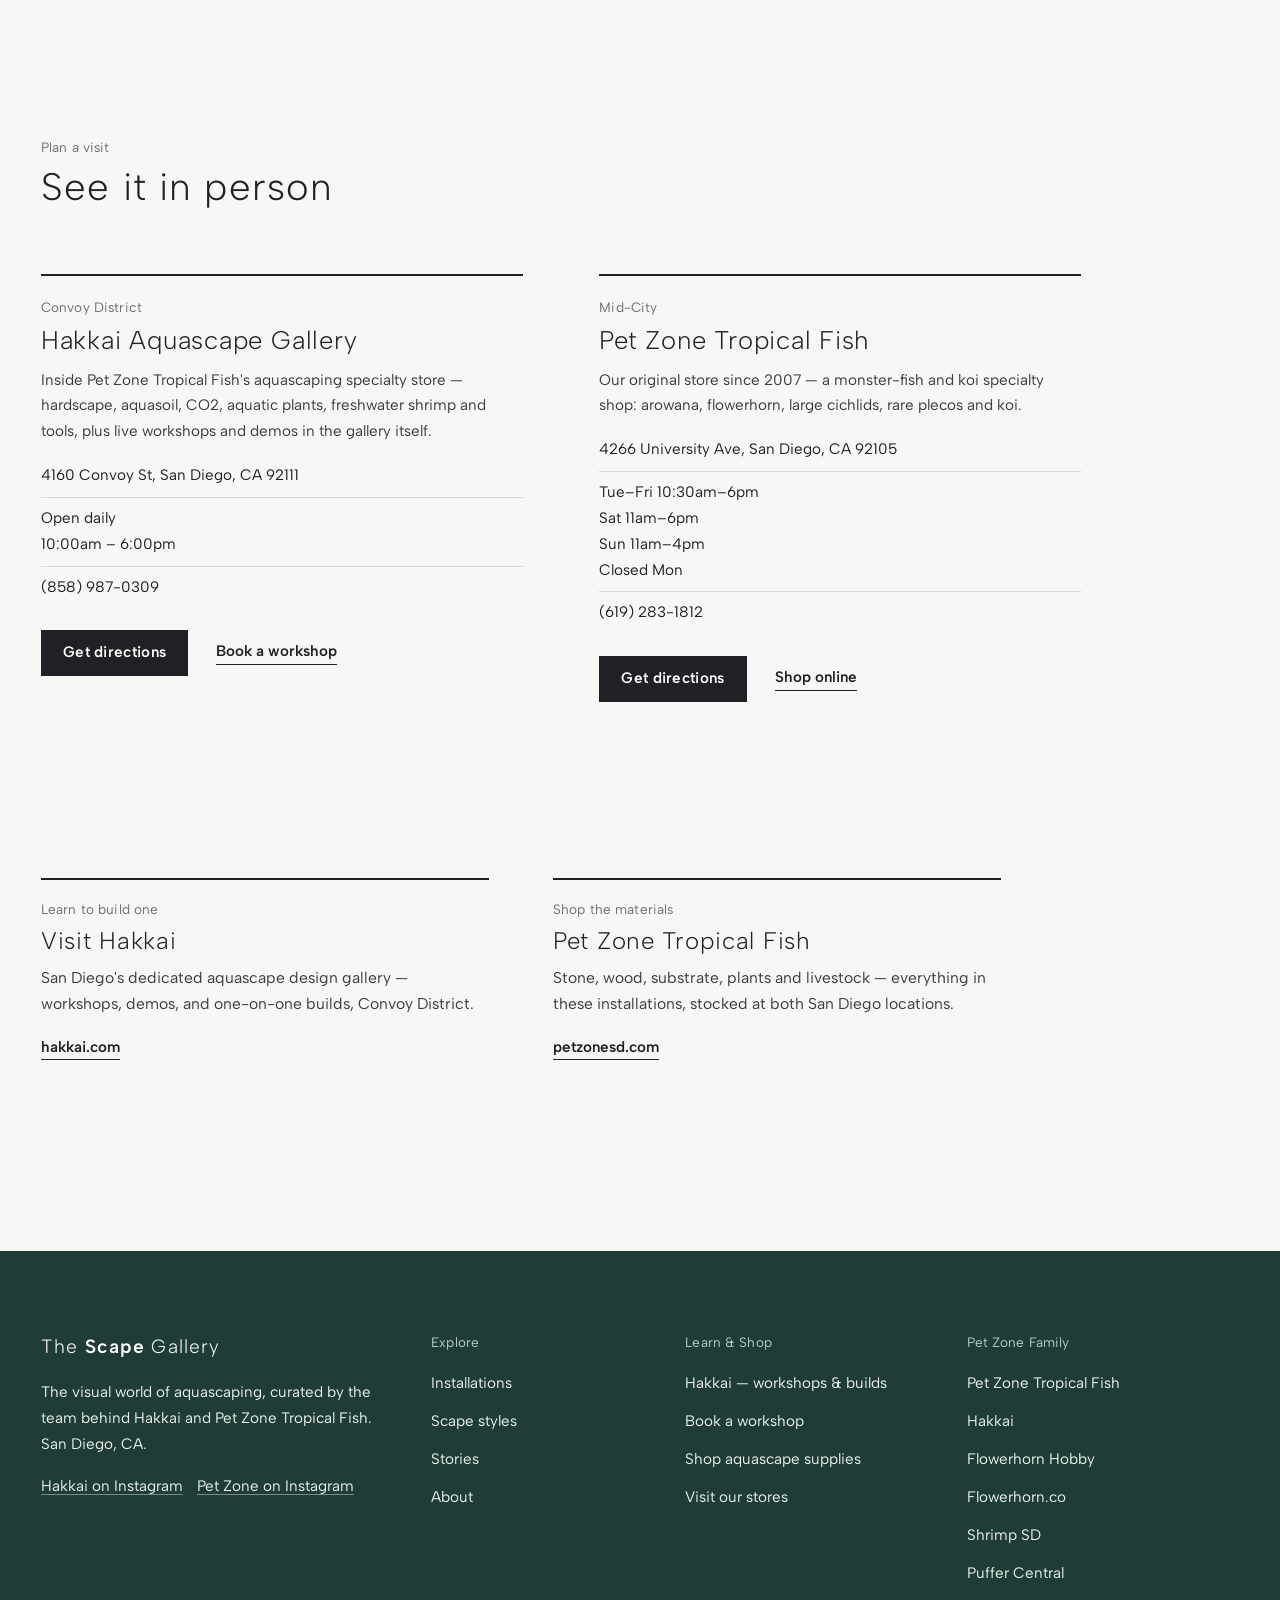
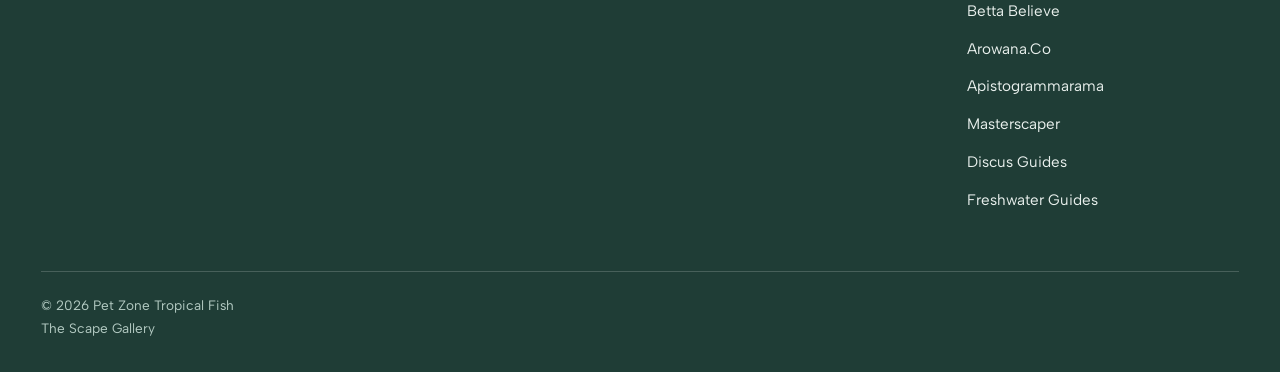
==== commit 002943ad: "Redesign: white-cube gallery with salon hang and wall labels Co-Authored-By: Claude Sonnet 5.5 <nore" ====
--- a/index.html
+++ b/index.html
@@ -11,7 +11,7 @@
 <meta name="description" content="A San Diego gallery of finished aquascapes and build stories from Hakkai and Pet Zone Tropical Fish — Nature Aquarium, Iwagumi, Dutch, Paludarium and more.">
 <meta name="robots" content="index,follow,max-image-preview:large">
 <link rel="canonical" href="https://thescapegallery.com/">
-<meta name="theme-color" content="#0b0b0c">
+<meta name="theme-color" content="#f7f7f5">
 <meta property="og:type" content="website">
 <meta property="og:site_name" content="The Scape Gallery">
 <meta property="og:title" content="The Scape Gallery">
@@ -20,7 +20,7 @@
 <meta property="og:image" content="https://hakkai.com/cdn/shop/files/4E39C29F-1A13-48EB-A947-A5FC23196AC9_1600x.jpg?v=1751428882">
 <meta name="twitter:card" content="summary_large_image">
 <link rel="preconnect" href="https://fonts.googleapis.com"><link rel="preconnect" href="https://fonts.gstatic.com" crossorigin><link rel="preconnect" href="https://hakkai.com"><link rel="preconnect" href="https://cdn.shopify.com">
-<link rel="stylesheet" href="https://fonts.googleapis.com/css2?family=Fraunces:opsz,wght@9..144,440;9..144,500;9..144,600&family=Inter:wght@400;500;600&display=swap">
+<link rel="stylesheet" href="https://fonts.googleapis.com/css2?family=Albert+Sans:wght@300;400;600&display=swap">
 <link rel="stylesheet" href="/assets/site.css">
 <script type="application/ld+json">{"@context":"https://schema.org","@graph":[{"@type":"CollectionPage","@id":"https://thescapegallery.com/#page","name":"The Scape Gallery","description":"A curated gallery of finished aquascapes, installations and stories.","url":"https://thescapegallery.com/","inLanguage":"en"},{"@type":"Organization","@id":"https://thescapegallery.com/#organization","name":"The Scape Gallery","url":"https://thescapegallery.com/","sameAs":["https://hakkai.com/","https://www.petzonesd.com/","https://www.instagram.com/hakkaisd/","https://www.facebook.com/HakkaiSD/","https://www.instagram.com/petzonesd/","https://www.facebook.com/PetZoneSD/"]},{"@type":"LocalBusiness","name":"Hakkai Aquascape Gallery","image":"https://hakkai.com/cdn/shop/files/4E39C29F-1A13-48EB-A947-A5FC23196AC9_900x.jpg?v=1751428882","url":"https://hakkai.com/","telephone":"+1-858-987-0309","address":{"@type":"PostalAddress","streetAddress":"4160 Convoy St","addressLocality":"San Diego","addressRegion":"CA","postalCode":"92111","addressCountry":"US"},"openingHoursSpecification":{"@type":"OpeningHoursSpecification","dayOfWeek":["Monday","Tuesday","Wednesday","Thursday","Friday","Saturday","Sunday"],"opens":"10:00","closes":"18:00"}},{"@type":"LocalBusiness","name":"Pet Zone Tropical Fish — Mid-City","url":"https://www.petzonesd.com/","telephone":"+1-619-283-1812","address":{"@type":"PostalAddress","streetAddress":"4266 University Ave","addressLocality":"San Diego","addressRegion":"CA","postalCode":"92105","addressCountry":"US"},"openingHoursSpecification":[{"@type":"OpeningHoursSpecification","dayOfWeek":["Tuesday","Wednesday","Thursday","Friday"],"opens":"10:30","closes":"18:00"},{"@type":"OpeningHoursSpecification","dayOfWeek":"Saturday","opens":"11:00","closes":"18:00"},{"@type":"OpeningHoursSpecification","dayOfWeek":"Sunday","opens":"11:00","closes":"16:00"}]}]}</script>
 </head>
@@ -41,14 +41,14 @@
 <main id="main">
 
 <section class="hero">
-<img src="https://hakkai.com/cdn/shop/files/4E39C29F-1A13-48EB-A947-A5FC23196AC9_1946x.jpg?v=1751428882" srcset="https://hakkai.com/cdn/shop/files/4E39C29F-1A13-48EB-A947-A5FC23196AC9_640x.jpg?v=1751428882 640w, https://hakkai.com/cdn/shop/files/4E39C29F-1A13-48EB-A947-A5FC23196AC9_960x.jpg?v=1751428882 960w, https://hakkai.com/cdn/shop/files/4E39C29F-1A13-48EB-A947-A5FC23196AC9_1400x.jpg?v=1751428882 1400w, https://hakkai.com/cdn/shop/files/4E39C29F-1A13-48EB-A947-A5FC23196AC9_1946x.jpg?v=1751428882 1946w" sizes="100vw" alt="Ledgers Fall, a signature UNS 90P aquascape display by Hakkai" loading="eager" fetchpriority="high" style="object-position:center 65%">
+<img width="1946" height="1297" src="https://hakkai.com/cdn/shop/files/4E39C29F-1A13-48EB-A947-A5FC23196AC9_1946x.jpg?v=1751428882" srcset="https://hakkai.com/cdn/shop/files/4E39C29F-1A13-48EB-A947-A5FC23196AC9_640x.jpg?v=1751428882 640w, https://hakkai.com/cdn/shop/files/4E39C29F-1A13-48EB-A947-A5FC23196AC9_960x.jpg?v=1751428882 960w, https://hakkai.com/cdn/shop/files/4E39C29F-1A13-48EB-A947-A5FC23196AC9_1400x.jpg?v=1751428882 1400w, https://hakkai.com/cdn/shop/files/4E39C29F-1A13-48EB-A947-A5FC23196AC9_1946x.jpg?v=1751428882 1946w" sizes="100vw" alt="Ledgers Fall, a signature UNS 90P aquascape display by Hakkai" loading="eager" fetchpriority="high" style="object-position:center 65%">
 <div class="hero-in">
 <p class="eyebrow">The Scape Gallery</p>
 <h1>Enter the world of<br>living landscapes.</h1>
 <p class="lede">A curated gallery of finished aquascapes, installations and stories — from the people behind Hakkai and Pet Zone Tropical Fish.</p>
 <div class="btn-row">
-<a class="btn solid" href="/gallery/">See the gallery →</a>
-<a class="btn" href="#visit">Plan a visit →</a>
+<a class="btn solid" href="/gallery/">See the gallery</a>
+<a class="btn" href="#visit">Plan a visit</a>
 </div>
 </div>
 </section>
@@ -57,41 +57,41 @@
 <div class="wrap">
 <div class="section-head">
 <div><span class="kicker">Featured works</span><h2>From the gallery floor</h2></div>
-<span style="display:flex;gap:20px;align-items:center"><a class="see-all" href="/gallery/blue-mountains/" onclick="var p=['blue-mountains','ledgers-fall','curated-balance','elderfall-refuge','paludarium-45e','pascals-pond'];this.href='/gallery/'+p[Math.floor(Math.random()*p.length)]+'/';">Surprise me →</a><a class="see-all" href="/gallery/">All installations →</a></span>
+<span style="display:flex;gap:20px;align-items:center"><a class="see-all" href="/gallery/blue-mountains/" onclick="var p=['blue-mountains','ledgers-fall','curated-balance','elderfall-refuge','paludarium-45e','pascals-pond'];this.href='/gallery/'+p[Math.floor(Math.random()*p.length)]+'/';">Surprise me</a><a class="see-all" href="/gallery/">All installations</a></span>
 </div>
 <div class="grid" role="list">
 <a class="piece" href="/gallery/blue-mountains/" role="listitem">
-<img src="https://hakkai.com/cdn/shop/files/2D1983FC-5451-456C-99D6-92D5D24C4DD6_900x.jpg" srcset="https://hakkai.com/cdn/shop/files/2D1983FC-5451-456C-99D6-92D5D24C4DD6_400x.jpg 400w, https://hakkai.com/cdn/shop/files/2D1983FC-5451-456C-99D6-92D5D24C4DD6_600x.jpg 600w, https://hakkai.com/cdn/shop/files/2D1983FC-5451-456C-99D6-92D5D24C4DD6_900x.jpg 900w" sizes="(max-width:560px) 100vw, (max-width:900px) 50vw, 33vw" alt="Blue Mountains, a UNS 90L aquascape display" loading="lazy">
-<span class="piece-cap"><span class="style-tag">Nature Aquarium</span><h3>Blue Mountains</h3><span class="tank">UNS 90L · Dragon stone</span></span>
+<img width="900" height="1125" src="https://hakkai.com/cdn/shop/files/2D1983FC-5451-456C-99D6-92D5D24C4DD6_900x.jpg" srcset="https://hakkai.com/cdn/shop/files/2D1983FC-5451-456C-99D6-92D5D24C4DD6_400x.jpg 400w, https://hakkai.com/cdn/shop/files/2D1983FC-5451-456C-99D6-92D5D24C4DD6_600x.jpg 600w, https://hakkai.com/cdn/shop/files/2D1983FC-5451-456C-99D6-92D5D24C4DD6_900x.jpg 900w" sizes="(max-width:560px) 100vw, (max-width:900px) 50vw, 33vw" alt="Blue Mountains, a UNS 90L aquascape display" loading="lazy">
+<span class="piece-cap"><span class="style-tag">Nature Aquarium</span><h3>Blue Mountains</h3><span class="tank">UNS 90L<br>Dragon stone</span></span>
 </a>
 <a class="piece" href="/gallery/elderfall-refuge/" role="listitem">
-<img src="https://hakkai.com/cdn/shop/files/AF2A7B6F-696E-4800-8ADE-6328B0C47A2D_900x.jpg?v=1751427267" srcset="https://hakkai.com/cdn/shop/files/AF2A7B6F-696E-4800-8ADE-6328B0C47A2D_400x.jpg?v=1751427267 400w, https://hakkai.com/cdn/shop/files/AF2A7B6F-696E-4800-8ADE-6328B0C47A2D_600x.jpg?v=1751427267 600w, https://hakkai.com/cdn/shop/files/AF2A7B6F-696E-4800-8ADE-6328B0C47A2D_900x.jpg?v=1751427267 900w" sizes="(max-width:560px) 100vw, (max-width:900px) 50vw, 33vw" alt="Elderfall Refuge, a UNS 120U aquascape display" loading="lazy">
-<span class="piece-cap"><span class="style-tag">Nature Aquarium</span><h3>Elderfall Refuge</h3><span class="tank">UNS 120U · Hakkai stone</span></span>
+<img width="900" height="1125" src="https://hakkai.com/cdn/shop/files/AF2A7B6F-696E-4800-8ADE-6328B0C47A2D_900x.jpg?v=1751427267" srcset="https://hakkai.com/cdn/shop/files/AF2A7B6F-696E-4800-8ADE-6328B0C47A2D_400x.jpg?v=1751427267 400w, https://hakkai.com/cdn/shop/files/AF2A7B6F-696E-4800-8ADE-6328B0C47A2D_600x.jpg?v=1751427267 600w, https://hakkai.com/cdn/shop/files/AF2A7B6F-696E-4800-8ADE-6328B0C47A2D_900x.jpg?v=1751427267 900w" sizes="(max-width:560px) 100vw, (max-width:900px) 50vw, 33vw" alt="Elderfall Refuge, a UNS 120U aquascape display" loading="lazy">
+<span class="piece-cap"><span class="style-tag">Nature Aquarium</span><h3>Elderfall Refuge</h3><span class="tank">UNS 120U<br>Hakkai stone</span></span>
 </a>
 <a class="piece" href="/gallery/ledgers-fall/" role="listitem">
-<img src="https://hakkai.com/cdn/shop/files/4E39C29F-1A13-48EB-A947-A5FC23196AC9_900x.jpg?v=1751428882" srcset="https://hakkai.com/cdn/shop/files/4E39C29F-1A13-48EB-A947-A5FC23196AC9_400x.jpg?v=1751428882 400w, https://hakkai.com/cdn/shop/files/4E39C29F-1A13-48EB-A947-A5FC23196AC9_600x.jpg?v=1751428882 600w, https://hakkai.com/cdn/shop/files/4E39C29F-1A13-48EB-A947-A5FC23196AC9_900x.jpg?v=1751428882 900w" sizes="(max-width:560px) 100vw, (max-width:900px) 50vw, 33vw" alt="Ledgers Fall, a UNS 90P aquascape display" loading="lazy">
-<span class="piece-cap"><span class="style-tag">Paludarium</span><h3>Ledgers Fall</h3><span class="tank">UNS 90P · El Jefe stone &amp; manzanita</span></span>
+<img width="900" height="1125" src="https://hakkai.com/cdn/shop/files/4E39C29F-1A13-48EB-A947-A5FC23196AC9_900x.jpg?v=1751428882" srcset="https://hakkai.com/cdn/shop/files/4E39C29F-1A13-48EB-A947-A5FC23196AC9_400x.jpg?v=1751428882 400w, https://hakkai.com/cdn/shop/files/4E39C29F-1A13-48EB-A947-A5FC23196AC9_600x.jpg?v=1751428882 600w, https://hakkai.com/cdn/shop/files/4E39C29F-1A13-48EB-A947-A5FC23196AC9_900x.jpg?v=1751428882 900w" sizes="(max-width:560px) 100vw, (max-width:900px) 50vw, 33vw" alt="Ledgers Fall, a UNS 90P aquascape display" loading="lazy">
+<span class="piece-cap"><span class="style-tag">Paludarium</span><h3>Ledgers Fall</h3><span class="tank">UNS 90P<br>El Jefe stone &amp; manzanita</span></span>
 </a>
 <a class="piece" href="/gallery/curated-balance/" role="listitem">
-<img src="https://hakkai.com/cdn/shop/files/1B50B9CC-6165-46C0-B9AA-86293F9E5801_900x.jpg?v=1751427496" srcset="https://hakkai.com/cdn/shop/files/1B50B9CC-6165-46C0-B9AA-86293F9E5801_400x.jpg?v=1751427496 400w, https://hakkai.com/cdn/shop/files/1B50B9CC-6165-46C0-B9AA-86293F9E5801_600x.jpg?v=1751427496 600w, https://hakkai.com/cdn/shop/files/1B50B9CC-6165-46C0-B9AA-86293F9E5801_900x.jpg?v=1751427496 900w" sizes="(max-width:560px) 100vw, (max-width:900px) 50vw, 33vw" alt="Curated Balance, a UNS 90P aquascape display designed by Logan Rando" loading="lazy">
-<span class="piece-cap"><span class="style-tag">Nature Aquarium</span><h3>Curated Balance</h3><span class="tank">UNS 90P · Manten stone</span></span>
+<img width="900" height="1125" src="https://hakkai.com/cdn/shop/files/1B50B9CC-6165-46C0-B9AA-86293F9E5801_900x.jpg?v=1751427496" srcset="https://hakkai.com/cdn/shop/files/1B50B9CC-6165-46C0-B9AA-86293F9E5801_400x.jpg?v=1751427496 400w, https://hakkai.com/cdn/shop/files/1B50B9CC-6165-46C0-B9AA-86293F9E5801_600x.jpg?v=1751427496 600w, https://hakkai.com/cdn/shop/files/1B50B9CC-6165-46C0-B9AA-86293F9E5801_900x.jpg?v=1751427496 900w" sizes="(max-width:560px) 100vw, (max-width:900px) 50vw, 33vw" alt="Curated Balance, a UNS 90P aquascape display designed by Logan Rando" loading="lazy">
+<span class="piece-cap"><span class="style-tag">Nature Aquarium</span><h3>Curated Balance</h3><span class="tank">UNS 90P<br>Manten stone</span></span>
 </a>
 <a class="piece" href="/gallery/paludarium-45e/" role="listitem">
-<img src="https://hakkai.com/cdn/shop/files/070D6C52-7E30-4061-B123-195C457882AE_900x.jpg?v=1751431504" srcset="https://hakkai.com/cdn/shop/files/070D6C52-7E30-4061-B123-195C457882AE_400x.jpg?v=1751431504 400w, https://hakkai.com/cdn/shop/files/070D6C52-7E30-4061-B123-195C457882AE_600x.jpg?v=1751431504 600w, https://hakkai.com/cdn/shop/files/070D6C52-7E30-4061-B123-195C457882AE_900x.jpg?v=1751431504 900w" sizes="(max-width:560px) 100vw, (max-width:900px) 50vw, 33vw" alt="A compact UNS 45E paludarium" loading="lazy">
-<span class="piece-cap"><span class="style-tag">Paludarium</span><h3>Compact, Lush &amp; Full of Life</h3><span class="tank">UNS 45E · El Jefe stone</span></span>
+<img width="900" height="1125" src="https://hakkai.com/cdn/shop/files/070D6C52-7E30-4061-B123-195C457882AE_900x.jpg?v=1751431504" srcset="https://hakkai.com/cdn/shop/files/070D6C52-7E30-4061-B123-195C457882AE_400x.jpg?v=1751431504 400w, https://hakkai.com/cdn/shop/files/070D6C52-7E30-4061-B123-195C457882AE_600x.jpg?v=1751431504 600w, https://hakkai.com/cdn/shop/files/070D6C52-7E30-4061-B123-195C457882AE_900x.jpg?v=1751431504 900w" sizes="(max-width:560px) 100vw, (max-width:900px) 50vw, 33vw" alt="A compact UNS 45E paludarium" loading="lazy">
+<span class="piece-cap"><span class="style-tag">Paludarium</span><h3>Compact, Lush &amp; Full of Life</h3><span class="tank">UNS 45E<br>El Jefe stone</span></span>
 </a>
 <a class="piece" href="/gallery/pascals-pond/" role="listitem">
-<img src="https://hakkai.com/cdn/shop/files/C6B00F97-2DB7-46C9-8F80-62A1A98734C3_900x.jpg" srcset="https://hakkai.com/cdn/shop/files/C6B00F97-2DB7-46C9-8F80-62A1A98734C3_400x.jpg 400w, https://hakkai.com/cdn/shop/files/C6B00F97-2DB7-46C9-8F80-62A1A98734C3_600x.jpg 600w, https://hakkai.com/cdn/shop/files/C6B00F97-2DB7-46C9-8F80-62A1A98734C3_900x.jpg 900w" sizes="(max-width:560px) 100vw, (max-width:900px) 50vw, 33vw" alt="Pascal's Pond, a shallow-style micro aquascape" loading="lazy">
-<span class="piece-cap"><span class="style-tag">Nano</span><h3>Pascal's Pond</h3><span class="tank">UNS 5S · Mopani wood</span></span>
+<img width="900" height="1125" src="https://hakkai.com/cdn/shop/files/C6B00F97-2DB7-46C9-8F80-62A1A98734C3_900x.jpg" srcset="https://hakkai.com/cdn/shop/files/C6B00F97-2DB7-46C9-8F80-62A1A98734C3_400x.jpg 400w, https://hakkai.com/cdn/shop/files/C6B00F97-2DB7-46C9-8F80-62A1A98734C3_600x.jpg 600w, https://hakkai.com/cdn/shop/files/C6B00F97-2DB7-46C9-8F80-62A1A98734C3_900x.jpg 900w" sizes="(max-width:560px) 100vw, (max-width:900px) 50vw, 33vw" alt="Pascal's Pond, a shallow-style micro aquascape" loading="lazy">
+<span class="piece-cap"><span class="style-tag">Nano</span><h3>Pascal's Pond</h3><span class="tank">UNS 5S<br>Mopani wood</span></span>
 </a>
 </div>
 </div>
 </section>
 
-<section class="section-tight" style="background:var(--bg-panel);border-top:1px solid var(--line);border-bottom:1px solid var(--line)">
+<section class="section-tight band">
 <div class="wrap">
 <div class="section-head"><div><span class="kicker">Browse</span><h2>Scape styles</h2></div>
-<a class="see-all" href="/styles/">All styles →</a></div>
+<a class="see-all" href="/styles/">All styles</a></div>
 <div class="style-row">
 <a href="/styles/#nature-aquarium"><div class="style-chip"><span class="num">01</span><h3>Nature Aquarium</h3><p>Stone, wood &amp; growth in balance</p></div></a>
 <a href="/styles/#iwagumi"><div class="style-chip"><span class="num">02</span><h3>Iwagumi</h3><p>Stone-led minimalism</p></div></a>
@@ -103,17 +103,17 @@
 </div>
 </section>
 
-<section class="section-tight" style="border-top:1px solid var(--line)">
+<section class="section-tight">
 <div class="wrap">
 <div class="section-head"><div><span class="kicker">Behind the work</span><h2>Stories from the build</h2></div>
-<a class="see-all" href="/stories/">All stories →</a></div>
+<a class="see-all" href="/stories/">All stories</a></div>
 <div class="grid g2" role="list">
-<a class="piece" href="/stories/" role="listitem" style="aspect-ratio:16/9">
-<img src="https://cdn.shopify.com/s/files/1/0469/0260/8028/files/dutch_aquascape_hakkai_sd_da77b1db-103c-4342-bc95-e2196eb1b44a_480x480.jpg?v=1668908621" alt="Redoing the Dutch tank at Hakkai" loading="lazy">
+<a class="piece" href="/stories/" role="listitem">
+<img width="900" height="1125" src="https://cdn.shopify.com/s/files/1/0469/0260/8028/files/dutch_aquascape_hakkai_sd_da77b1db-103c-4342-bc95-e2196eb1b44a_480x480.jpg?v=1668908621" alt="Redoing the Dutch tank at Hakkai" loading="lazy">
 <span class="piece-cap"><span class="style-tag">Nov 2022</span><h3>Redoing the Dutch Tank at Hakkai</h3></span>
 </a>
-<a class="piece" href="/stories/" role="listitem" style="aspect-ratio:16/9">
-<img src="https://cdn.shopify.com/s/files/1/0469/0260/8028/files/forest_tank_update_hakkai_sd_480x480.jpg?v=1669884657" alt="Forest Tank rescape at Hakkai" loading="lazy">
+<a class="piece" href="/stories/" role="listitem">
+<img width="900" height="1125" src="https://cdn.shopify.com/s/files/1/0469/0260/8028/files/forest_tank_update_hakkai_sd_480x480.jpg?v=1669884657" alt="Forest Tank rescape at Hakkai" loading="lazy">
 <span class="piece-cap"><span class="style-tag">Nov 2022</span><h3>Forest Tank Rescape</h3></span>
 </a>
 </div>
@@ -128,36 +128,36 @@
 </div>
 </section>
 
-<section class="section-tight" id="visit" style="border-top:1px solid var(--line)">
+<section class="section-tight" id="visit">
 <div class="wrap">
 <div class="section-head"><div><span class="kicker">Plan a visit</span><h2>See it in person</h2></div></div>
 <div class="visit-grid">
 <div class="visit-card">
-<span class="loc-kicker" style="color:var(--moss)">Convoy District</span>
+<span class="loc-kicker">Convoy District</span>
 <h3>Hakkai Aquascape Gallery</h3>
 <p style="margin:0;font-size:.95rem">Inside Pet Zone Tropical Fish's aquascaping specialty store — hardscape, aquasoil, CO2, aquatic plants, freshwater shrimp and tools, plus live workshops and demos in the gallery itself.</p>
 <ul class="visit-meta">
 <li>4160 Convoy St, San Diego, CA 92111</li>
-<li>Open daily · 10:00am – 6:00pm</li>
+<li>Open daily<br>10:00am – 6:00pm</li>
 <li>(858) 987-0309</li>
 </ul>
 <div class="btn-row">
-<a class="btn solid" href="https://www.google.com/maps/search/?api=1&amp;query=4160+Convoy+St%2C+San+Diego%2C+CA+92111">Get directions →</a>
-<a class="btn" href="https://hakkai.com/collections/aquascape-workshops">Book a workshop →</a>
+<a class="btn solid" href="https://www.google.com/maps/search/?api=1&amp;query=4160+Convoy+St%2C+San+Diego%2C+CA+92111">Get directions</a>
+<a class="btn" href="https://hakkai.com/collections/aquascape-workshops">Book a workshop</a>
 </div>
 </div>
 <div class="visit-card">
-<span class="loc-kicker" style="color:var(--clay)">Mid-City</span>
+<span class="loc-kicker">Mid-City</span>
 <h3>Pet Zone Tropical Fish</h3>
 <p style="margin:0;font-size:.95rem">Our original store since 2007 — a monster-fish and koi specialty shop: arowana, flowerhorn, large cichlids, rare plecos and koi.</p>
 <ul class="visit-meta">
 <li>4266 University Ave, San Diego, CA 92105</li>
-<li>Tue–Fri 10:30am–6pm · Sat 11am–6pm · Sun 11am–4pm · Closed Mon</li>
+<li>Tue–Fri 10:30am–6pm<br>Sat 11am–6pm<br>Sun 11am–4pm<br>Closed Mon</li>
 <li>(619) 283-1812</li>
 </ul>
 <div class="btn-row">
-<a class="btn solid" href="https://www.google.com/maps/search/?api=1&amp;query=4266+University+Ave%2C+San+Diego%2C+CA+92105">Get directions →</a>
-<a class="btn" href="https://www.petzonesd.com/">Shop online →</a>
+<a class="btn solid" href="https://www.google.com/maps/search/?api=1&amp;query=4266+University+Ave%2C+San+Diego%2C+CA+92105">Get directions</a>
+<a class="btn" href="https://www.petzonesd.com/">Shop online</a>
 </div>
 </div>
 </div>
@@ -171,13 +171,13 @@
 <span class="kicker">Learn to build one</span>
 <h3>Visit Hakkai</h3>
 <p>San Diego's dedicated aquascape design gallery — workshops, demos, and one-on-one builds, Convoy District.</p>
-<span class="go">hakkai.com →</span>
+<span class="go">hakkai.com</span>
 </a>
 <a class="cta" href="https://www.petzonesd.com/aquascaping/">
 <span class="kicker">Shop the materials</span>
 <h3>Pet Zone Tropical Fish</h3>
 <p>Stone, wood, substrate, plants and livestock — everything in these installations, stocked at both San Diego locations.</p>
-<span class="go">petzonesd.com →</span>
+<span class="go">petzonesd.com</span>
 </a>
 </div>
 </div>
@@ -192,7 +192,7 @@
 <div><h4>Learn &amp; Shop</h4><ul><li><a href="https://hakkai.com/">Hakkai — workshops &amp; builds</a></li><li><a href="https://hakkai.com/collections/aquascape-workshops">Book a workshop</a></li><li><a href="https://www.petzonesd.com/aquascaping/">Shop aquascape supplies</a></li><li><a href="https://www.petzonesd.com/contact-location/">Visit our stores</a></li></ul></div>
 <div><h4>Pet Zone Family</h4><ul><li><a href="https://www.petzonesd.com/">Pet Zone Tropical Fish</a></li><li><a href="https://hakkai.com/">Hakkai</a></li><li><a href="https://www.flowerhornhobby.com/">Flowerhorn Hobby</a></li><li><a href="https://flowerhorn.co/">Flowerhorn.co</a></li><li><a href="https://www.shrimpsd.com/">Shrimp SD</a></li><li><a href="https://puffercentral.com/">Puffer Central</a></li><li><a href="https://bettabelieve.com/">Betta Believe</a></li><li><a href="https://arowana.co/">Arowana.Co</a></li><li><a href="https://www.apistogrammarama.com/">Apistogrammarama</a></li><li><a href="https://masterscaper.com/">Masterscaper</a></li><li><a href="https://discusguides.com/">Discus Guides</a></li><li><a href="https://freshwaterguides.com/">Freshwater Guides</a></li></ul></div>
 </div>
-<p class="fine">&copy; 2026 Pet Zone Tropical Fish · The Scape Gallery</p>
+<p class="fine">&copy; 2026 Pet Zone Tropical Fish<br>The Scape Gallery</p>
 </div></footer>
 
 </body>
--- a/assets/site.css
+++ b/assets/site.css
@@ -1,178 +1,257 @@
-/* The Scape Gallery — shared stylesheet */
+/* The Scape Gallery: white-cube hang. Albert Sans only. */
 
 :root{
-  --bg:#0b0b0c;
-  --bg-panel:#141416;
-  --bg-panel-2:#1b1b1e;
-  --line:#2a2a2d;
-  --ink:#ece8e1;
-  --ink-dim:#a9a49b;
-  --ink-faint:#847f76;
-  --clay:#c08a4e;
-  --moss:#7c9171;
-  --max:1240px;
+  --wall:#f7f7f5;
+  --wall-2:#eeeeeb;
+  --ink:#202124;
+  --label:#6d6f73;
+  --rule:#d9d9d5;
+  --green:#1f3d36;
+  --green-ink:#e9f0ed;
+  --green-dim:#b4cbc3;
+  --max:1280px;
+  --gut:clamp(20px,3.2vw,44px);
 }
 
 *{box-sizing:border-box}
 html{scroll-behavior:smooth}
 body{
   margin:0;
-  background:var(--bg);
+  background:var(--wall);
   color:var(--ink);
-  font-family:'Inter',system-ui,-apple-system,sans-serif;
-  font-size:16px;
-  line-height:1.6;
+  font-family:'Albert Sans',system-ui,-apple-system,'Segoe UI',sans-serif;
+  font-weight:400;
+  font-size:1.0625rem;
+  line-height:1.7;
   -webkit-font-smoothing:antialiased;
 }
-h1,h2,h3,.disp{
-  font-family:'Fraunces',Georgia,serif;
-  font-weight:500;
-  letter-spacing:-0.01em;
-  line-height:1.08;
-  margin:0 0 .4em;
-  color:var(--ink);
-}
-h1{font-size:clamp(2.4rem,6vw,4.6rem);font-weight:440}
-h2{font-size:clamp(1.6rem,3.2vw,2.4rem)}
-h3{font-size:1.3rem;font-weight:600}
-p{margin:0 0 1.1em;color:var(--ink-dim)}
+h1,h2,h3,h4{font-family:inherit;color:var(--ink);margin:0 0 .5em}
+h1{font-weight:300;font-size:clamp(2.1rem,5vw,4rem);letter-spacing:.035em;line-height:1.12}
+h2{font-weight:300;font-size:clamp(1.6rem,3vw,2.5rem);letter-spacing:.03em;line-height:1.2}
+h3{font-weight:600;font-size:1.1rem;letter-spacing:.01em;line-height:1.3}
+p{margin:0 0 1.1em;max-width:68ch}
 a{color:inherit;text-decoration:none}
-.wrap{max-width:var(--max);margin:0 auto;padding:0 28px}
-.skip{position:absolute;left:-999px;top:0;background:var(--clay);color:#0b0b0c;padding:10px 16px;z-index:100}
+img{max-width:100%;height:auto}
+.wrap{max-width:var(--max);margin:0 auto;padding:0 var(--gut)}
+:focus-visible{outline:2px solid var(--green);outline-offset:3px}
+.site-footer :focus-visible{outline-color:#fff}
+.skip{position:absolute;left:-999px;top:0;background:var(--ink);color:#fff;padding:10px 16px;z-index:100}
 .skip:focus{left:12px;top:12px}
 
+/* labels: small, sentence case, grey */
+.eyebrow,.kicker,.loc-kicker,.subhead,.spec .k{font-size:.85rem;font-weight:400;letter-spacing:.01em;color:var(--label);text-transform:none;margin:0 0 .35em;display:block}
+.style-block .num,.style-chip .num{display:none}
+
 /* header */
-.site-header{position:sticky;top:0;z-index:20;background:rgba(11,11,12,.86);backdrop-filter:blur(10px);border-bottom:1px solid var(--line)}
-.site-header .wrap{display:flex;align-items:center;justify-content:space-between;height:74px}
-.brand{display:flex;align-items:center;gap:12px}
-.brand-mark{font-family:'Fraunces',serif;font-size:1.05rem;letter-spacing:.16em;text-transform:uppercase;color:var(--ink)}
-.brand-mark b{color:var(--clay);font-weight:600}
-.site-nav ul{display:flex;gap:28px;list-style:none;margin:0;padding:0}
-.site-nav a{font-size:.82rem;letter-spacing:.08em;text-transform:uppercase;color:var(--ink-dim);transition:color .15s}
-.site-nav a:hover,.site-nav a[aria-current]{color:var(--clay)}
+.site-header{position:sticky;top:0;z-index:20;background:var(--wall)}
+.site-header .wrap{display:flex;align-items:center;justify-content:space-between;height:76px;gap:24px}
+.brand-mark{font-weight:300;font-size:1.2rem;letter-spacing:.06em;color:var(--ink);white-space:nowrap}
+.brand-mark b{font-weight:600}
+.site-nav ul{display:flex;gap:clamp(14px,2vw,28px);list-style:none;margin:0;padding:0}
+.site-nav a{font-size:.92rem;letter-spacing:.02em;color:var(--label);padding:6px 0;border-bottom:1px solid transparent}
+.site-nav a:hover{color:var(--ink)}
+.site-nav a[aria-current]{color:var(--ink);border-bottom-color:var(--ink)}
 .nav-toggle-input{position:absolute;opacity:0;pointer-events:none}
 .nav-toggle{display:none;cursor:pointer;width:44px;height:44px;flex-direction:column;align-items:center;justify-content:center;gap:5px;flex-shrink:0}
-.nav-toggle span{display:block;width:24px;height:2px;background:var(--ink);border-radius:1px;transition:transform .2s,opacity .2s}
-
-/* hero */
-.hero{position:relative;min-height:78vh;display:flex;align-items:flex-end;overflow:hidden;border-bottom:1px solid var(--line)}
-.hero img{position:absolute;inset:0;width:100%;height:100%;object-fit:cover;filter:brightness(.55) saturate(1.05)}
-.hero::after{content:"";position:absolute;inset:0;background:linear-gradient(180deg,rgba(11,11,12,.05) 0%,rgba(11,11,12,.15) 45%,rgba(11,11,12,.92) 100%)}
-.hero-in{position:relative;z-index:2;padding:0 28px 64px;max-width:var(--max);margin:0 auto;width:100%}
-.eyebrow{font-size:.78rem;letter-spacing:.18em;text-transform:uppercase;color:var(--clay);margin:0 0 14px}
-.hero p.lede{font-size:1.15rem;max-width:44ch;color:#d7d3cb}
+.nav-toggle span{display:block;width:24px;height:1.5px;background:var(--ink);transition:transform .2s,opacity .2s}
+.nav-toggle-input:focus-visible ~ .wrap .nav-toggle{outline:2px solid var(--green);outline-offset:2px}
+
+/* hero: one huge photograph, the wall label hangs beside it */
+.hero{display:grid;grid-template-columns:minmax(0,1fr) minmax(250px,20rem);column-gap:clamp(24px,4vw,64px);align-items:end;padding:8px var(--gut) 0 0;margin:0 auto;max-width:1600px}
+.hero img{grid-column:1;width:100%;aspect-ratio:3/2;max-height:84vh;object-fit:cover;display:block;animation:hang 1.2s ease-out both}
+.hero-in{grid-column:2;padding:0 0 4px;animation:label-in .8s .7s ease-out both}
+.hero h1{font-size:clamp(1.7rem,2.5vw,2.35rem);letter-spacing:.04em;margin:.2em 0 .6em}
+.hero p.lede{font-size:1rem;color:var(--label);max-width:34ch}
+@keyframes hang{from{opacity:0}to{opacity:1}}
+@keyframes label-in{from{opacity:0;transform:translateY(8px)}to{opacity:1;transform:none}}
 
 /* sections */
 main{display:block}
-.section{padding:96px 0}
-.section-tight{padding:56px 0}
-.section-head{display:flex;justify-content:space-between;align-items:flex-end;gap:24px;margin-bottom:44px;flex-wrap:wrap}
-.section-head .kicker{font-size:.78rem;letter-spacing:.16em;text-transform:uppercase;color:var(--clay);display:block;margin-bottom:10px}
-.see-all{font-size:.82rem;letter-spacing:.06em;text-transform:uppercase;color:var(--ink-dim);border-bottom:1px solid var(--line);padding-bottom:2px}
-.see-all:hover{color:var(--clay);border-color:var(--clay)}
-
-/* gallery grid */
-.grid{display:grid;grid-template-columns:repeat(3,1fr);gap:2px;background:var(--line)}
-.grid.g2{grid-template-columns:repeat(2,1fr)}
-.piece{position:relative;background:var(--bg-panel);aspect-ratio:4/5;overflow:hidden;display:block}
-.piece img{width:100%;height:100%;object-fit:cover;transition:transform .6s ease,filter .3s}
-.piece:hover img{transform:scale(1.045)}
-.piece-cap{position:absolute;left:0;right:0;bottom:0;padding:22px;background:linear-gradient(180deg,transparent,rgba(0,0,0,.82) 78%)}
-.piece-cap .style-tag{font-size:.7rem;letter-spacing:.12em;text-transform:uppercase;color:var(--clay);display:block;margin-bottom:6px}
-.piece-cap h3{margin:0;font-size:1.15rem;color:#fff}
-.piece-cap .tank{font-size:.78rem;color:var(--ink-dim);margin-top:4px}
-
-/* styles chips */
-.style-row{display:grid;grid-template-columns:repeat(6,1fr);gap:1px;background:var(--line);border:1px solid var(--line)}
-.style-chip{background:var(--bg-panel);padding:28px 18px;text-align:center}
-.style-chip .num{font-family:'Fraunces',serif;font-size:.85rem;color:var(--ink-faint);display:block;margin-bottom:10px}
-.style-chip h3{font-size:1rem;margin-bottom:6px}
-.style-chip p{font-size:.85rem;margin:0}
-.style-chip a{display:block;transition:background .15s}
-.style-chip a:hover{background:var(--bg-panel-2)}
+.section{padding:clamp(72px,10vw,128px) 0}
+.section-tight{padding:clamp(48px,7vw,88px) 0}
+.band{background:var(--wall-2)}
+.section-head{display:flex;justify-content:space-between;align-items:flex-end;gap:24px;margin-bottom:clamp(32px,5vw,64px);flex-wrap:wrap}
+.section-head h2{margin:0}
+.see-all,.read-link,.cta .go,.next-link{font-size:.95rem;font-weight:600;color:var(--ink);border-bottom:1px solid var(--ink);padding-bottom:1px;display:inline-block;line-height:1.4}
+.see-all:hover,.read-link:hover,.cta:hover .go,.next-link:hover{color:var(--green);border-color:var(--green)}
+.read-link{margin-top:6px}
+
+/* salon hang */
+.grid{display:grid;grid-template-columns:repeat(12,1fr);column-gap:clamp(16px,2vw,32px);row-gap:clamp(40px,6vw,88px);align-items:start}
+.piece{display:block}
+.piece img{display:block;width:100%;height:auto;object-fit:cover}
+.piece-cap{display:block;margin-top:14px;max-width:28ch}
+.piece-cap .style-tag{display:block;font-size:.8rem;color:var(--label);line-height:1.4}
+.piece-cap h3{margin:2px 0 4px;font-size:.98rem;line-height:1.3}
+.piece-cap .tank{display:block;font-size:.8rem;color:var(--label);line-height:1.5}
+.piece:hover h3{text-decoration:underline;text-underline-offset:3px}
+.grid>.piece:nth-child(1){grid-column:1/span 7}
+.grid>.piece:nth-child(1) img{aspect-ratio:3/2}
+.grid>.piece:nth-child(2){grid-column:9/span 4;margin-top:clamp(40px,8vw,120px)}
+.grid>.piece:nth-child(2) img{aspect-ratio:4/5}
+.grid>.piece:nth-child(3){grid-column:2/span 4}
+.grid>.piece:nth-child(3) img{aspect-ratio:4/5}
+.grid>.piece:nth-child(4){grid-column:7/span 6;margin-top:clamp(0px,4vw,56px)}
+.grid>.piece:nth-child(4) img{aspect-ratio:5/4}
+.grid>.piece:nth-child(5){grid-column:3/span 3}
+.grid>.piece:nth-child(5) img{aspect-ratio:1/1}
+.grid>.piece:nth-child(6){grid-column:8/span 5}
+.grid>.piece:nth-child(6) img{aspect-ratio:3/2}
+.grid.g2>.piece:nth-child(1){grid-column:1/span 6}
+.grid.g2>.piece:nth-child(2){grid-column:8/span 5;margin-top:clamp(0px,5vw,72px)}
+.grid.g2>.piece img{aspect-ratio:16/9}
+.grid.g2>.piece:nth-child(2) img{aspect-ratio:4/3}
+
+/* styles index */
+.style-row{display:grid;grid-template-columns:repeat(3,1fr);gap:clamp(28px,4vw,56px) clamp(20px,3vw,48px)}
+.style-chip h3{font-weight:300;font-size:1.5rem;letter-spacing:.03em;margin-bottom:.25em}
+.style-chip p{font-size:.95rem;color:var(--label);margin:0}
+.style-row a{display:block}
+.style-row a:hover h3{text-decoration:underline;text-underline-offset:5px;text-decoration-thickness:1px}
 
 /* statement / prose */
-.statement{max-width:62ch}
-.statement p{font-size:1.15rem;color:#cfcbc2}
-.prose{max-width:68ch}
-.prose h2{margin-top:1.4em}
-.prose ul{color:var(--ink-dim);padding-left:1.2em}
+.statement{max-width:calc(62ch + var(--gut)*2)}
+.statement h2{font-size:clamp(1.8rem,3.6vw,2.9rem)}
+.statement p{font-size:1.2rem;color:#3a3c40}
+.prose{max-width:calc(68ch + var(--gut)*2)}
+.prose h2{font-size:1.6rem;margin-top:1.6em}
+.prose ul{padding-left:1.2em}
 .prose li{margin-bottom:.5em}
+.prose a,.detail-sub a{text-decoration:underline;text-underline-offset:3px}
+.role-table{width:100%;border-collapse:collapse;margin:28px 0 12px}
+.role-table th,.role-table td{text-align:left;padding:14px 16px 14px 0;border-bottom:1px solid var(--rule);font-size:.95rem;vertical-align:top}
+.role-table th{color:var(--label);font-weight:400;font-size:.85rem}
+.role-table td:first-child{font-weight:600;white-space:nowrap}
 
 /* detail page */
-.detail-hero{position:relative}
-.detail-hero img{width:100%;max-height:74vh;object-fit:cover;display:block;border-bottom:1px solid var(--line)}
-.detail-head{padding:44px 0 8px}
-.detail-head .kicker{font-size:.78rem;letter-spacing:.16em;text-transform:uppercase;color:var(--clay)}
-.detail-sub{font-size:1.05rem;color:var(--ink-dim);max-width:60ch}
-.spec-grid{display:grid;grid-template-columns:repeat(3,1fr);gap:1px;background:var(--line);margin:40px 0}
-.spec{background:var(--bg-panel);padding:22px 24px}
-.spec .k{font-size:.72rem;letter-spacing:.1em;text-transform:uppercase;color:var(--ink-faint);display:block;margin-bottom:8px}
-.spec .v{font-size:.95rem;color:var(--ink)}
-.filmstrip{display:grid;grid-template-columns:repeat(4,1fr);gap:2px;background:var(--line);margin:40px 0}
-.filmstrip img{width:100%;height:220px;object-fit:cover;display:block}
-.taglist{display:flex;flex-wrap:wrap;gap:8px;margin:0 0 1.2em}
-.taglist span{font-size:.78rem;color:var(--ink-dim);border:1px solid var(--line);border-radius:999px;padding:5px 12px}
-
-/* CTAs */
-.cta-row{display:grid;grid-template-columns:1fr 1fr;gap:1px;background:var(--line);border:1px solid var(--line)}
-.cta{background:var(--bg-panel);padding:40px 36px;display:block;transition:background .15s}
-.cta:hover{background:var(--bg-panel-2)}
-.cta .kicker{font-size:.72rem;letter-spacing:.14em;text-transform:uppercase;color:var(--moss)}
-.cta h3{margin:10px 0 8px;font-size:1.4rem}
-.cta p{margin:0;font-size:.92rem}
-.cta .go{display:inline-block;margin-top:14px;font-size:.8rem;letter-spacing:.08em;text-transform:uppercase;color:var(--clay)}
-.btn{display:inline-block;border:1px solid var(--ink-faint);color:var(--ink);padding:12px 22px;font-size:.82rem;letter-spacing:.08em;text-transform:uppercase;border-radius:2px;transition:.15s}
-.btn:hover{border-color:var(--clay);color:var(--clay)}
-.btn.solid{background:var(--clay);border-color:var(--clay);color:#151109}
-.btn.solid:hover{background:#d29a5c}
-.btn-row{display:flex;gap:14px;flex-wrap:wrap;margin-top:8px}
-
-/* visit cards */
-.visit-grid{display:grid;grid-template-columns:1fr 1fr;gap:1px;background:var(--line);border:1px solid var(--line)}
-.visit-card{background:var(--bg-panel);padding:40px 36px}
-.visit-card .loc-kicker{font-size:.72rem;letter-spacing:.14em;text-transform:uppercase}
-.visit-card h3{margin:10px 0 8px;font-size:1.4rem}
-.visit-meta{list-style:none;margin:20px 0;padding:0}
-.visit-meta li{font-size:.88rem;color:var(--ink-dim);padding:10px 0;border-top:1px solid var(--line)}
-.visit-meta li:first-child{border-top:none}
-@media (max-width:800px){.visit-grid{grid-template-columns:1fr}}
-
-/* footer */
-.site-footer{border-top:1px solid var(--line);padding:56px 0 36px;margin-top:40px}
-.foot-grid{display:grid;grid-template-columns:1.2fr .8fr .8fr 1fr;gap:32px}
-.foot-grid h4{font-size:.75rem;letter-spacing:.12em;text-transform:uppercase;color:var(--ink-faint);margin:0 0 14px}
+.detail-hero{padding:8px 0 0}
+.detail-hero img{display:block;width:calc(100% - var(--gut) - 8vw);aspect-ratio:16/9;max-height:80vh;object-fit:cover;animation:hang 1.2s ease-out both}
+.detail-head{padding:clamp(32px,5vw,56px) 0 8px}
+.detail-head h1{margin-bottom:.35em}
+.detail-head .wrap>.eyebrow,.detail-head .wrap>.kicker{margin-bottom:.6em}
+.detail-sub{font-size:1.15rem;color:#3a3c40;max-width:58ch}
+.spec-grid{display:grid;grid-template-columns:repeat(3,1fr);gap:28px clamp(20px,3vw,44px);margin:clamp(32px,5vw,56px) 0;padding:clamp(24px,3vw,40px);background:#fff;max-width:900px;border-left:3px solid var(--green)}
+.spec .k{margin-bottom:4px}
+.spec .v{display:block;font-size:.95rem;line-height:1.55;color:var(--ink)}
+.spec .v a{text-decoration:underline;text-underline-offset:3px}
+.filmstrip{display:grid;grid-template-columns:5fr 3fr 4fr 3fr;gap:clamp(12px,2vw,28px);align-items:end;margin:clamp(40px,6vw,72px) 0}
+.filmstrip img{display:block;width:100%;height:auto;object-fit:cover}
+.filmstrip img:nth-child(1){aspect-ratio:4/3}
+.filmstrip img:nth-child(2){aspect-ratio:3/4}
+.filmstrip img:nth-child(3){aspect-ratio:1/1}
+.filmstrip img:nth-child(4){aspect-ratio:3/4}
+.taglist{display:flex;flex-wrap:wrap;gap:8px;margin:0 0 1.4em}
+.taglist span{font-size:.85rem;color:var(--ink);background:var(--wall-2);border-radius:2px;padding:4px 10px}
+
+/* calls to action: plain text blocks */
+.cta-row{display:grid;grid-template-columns:1fr 1fr;gap:clamp(24px,5vw,80px);max-width:960px}
+.cta{display:block;border-top:2px solid var(--ink);padding-top:18px}
+.cta h3{font-weight:300;font-size:1.5rem;letter-spacing:.03em;margin:4px 0 8px}
+.cta p{margin:0 0 14px;font-size:.98rem;color:#3a3c40}
+.btn{display:inline-block;font-size:.95rem;font-weight:600;color:var(--ink);border-bottom:1px solid var(--ink);padding:0 0 1px;line-height:1.4}
+.btn:hover{color:var(--green);border-color:var(--green)}
+.btn.solid{background:var(--ink);color:#fff;border:0;padding:12px 22px;letter-spacing:.02em}
+.btn.solid:hover{background:var(--green);color:#fff}
+.btn-row{display:flex;gap:14px 28px;flex-wrap:wrap;align-items:center;margin-top:8px}
+
+/* visit */
+.visit-grid{display:grid;grid-template-columns:1fr 1fr;gap:clamp(32px,6vw,96px);max-width:1040px}
+.visit-card{border-top:2px solid var(--ink);padding-top:20px}
+.visit-card h3{font-weight:300;font-size:1.6rem;letter-spacing:.03em;margin:2px 0 10px}
+.visit-card p{color:#3a3c40}
+.visit-meta{list-style:none;margin:18px 0 22px;padding:0}
+.visit-meta li{font-size:.95rem;padding:8px 0;border-top:1px solid var(--rule)}
+.visit-meta li:first-child{border-top:0;padding-top:0}
+
+/* stories */
+.story-block{padding:clamp(40px,6vw,72px) 0}
+.story-block .meta{display:flex;gap:16px;align-items:baseline;margin-bottom:14px;font-size:.85rem;color:var(--label)}
+.story-block .meta .who{font-weight:600;color:var(--ink);letter-spacing:.01em;text-transform:none}
+.story-block .cols{display:grid;grid-template-columns:.9fr 1.1fr;gap:clamp(28px,5vw,72px);align-items:start}
+.story-block .shots{display:grid;grid-template-columns:1fr 1fr;gap:clamp(12px,2vw,24px);align-items:end}
+.story-block .shots img{display:block;width:100%;height:auto;object-fit:cover}
+.story-block .shots img:nth-child(1){aspect-ratio:4/5}
+.story-block .shots img:nth-child(2){aspect-ratio:1/1}
+.story-block .shots img:nth-child(3){aspect-ratio:1/1}
+.story-block .shots img:nth-child(4){aspect-ratio:4/5}
+.story-block .shots.single{grid-template-columns:1fr}
+.story-block .shots.single img{aspect-ratio:4/3}
+
+/* style blocks */
+.style-block{padding:clamp(40px,6vw,80px) 0}
+.style-block .cols{display:grid;grid-template-columns:1.1fr .9fr;gap:clamp(28px,5vw,72px);align-items:start}
+.style-block .style-photo{display:block;width:100%;height:auto;aspect-ratio:16/9;object-fit:cover;margin-bottom:22px}
+.subhead{font-weight:600;color:var(--ink)}
+.link-list{list-style:none;margin:0;padding:0}
+.link-list li{border-top:1px solid var(--rule);padding:12px 0}
+.link-list li:first-child{border-top:0;padding-top:0}
+.link-list a{display:flex;justify-content:space-between;gap:16px;font-size:.98rem}
+.link-list a:hover span:first-child{text-decoration:underline;text-underline-offset:3px}
+.link-list .src{font-size:.8rem;color:var(--label);white-space:nowrap;padding-top:2px}
+
+/* next piece, 404 */
+.next-link{font-size:1.5rem;font-weight:300;letter-spacing:.03em;border-bottom-width:1px}
+.notfound{min-height:60vh;display:flex;align-items:center}
+.notfound .num{font-size:clamp(4rem,14vw,9rem);font-weight:300;letter-spacing:.06em;line-height:1;margin:0 0 8px;color:var(--ink)}
+
+/* footer: the gallery-wall band */
+.site-footer{background:var(--green);color:var(--green-ink);padding:clamp(48px,7vw,80px) 0 32px;margin-top:clamp(48px,8vw,120px)}
+.site-footer a{color:var(--green-ink)}
+.site-footer .brand-mark{color:#fff}
+.foot-grid{display:grid;grid-template-columns:1.3fr .8fr .9fr 1fr;gap:36px}
+.foot-grid h4{font-size:.85rem;font-weight:400;color:var(--green-dim);margin:0 0 14px;letter-spacing:.01em}
 .foot-grid ul{list-style:none;margin:0;padding:0}
 .foot-grid li{margin-bottom:9px}
-.foot-grid a{color:var(--ink-dim);font-size:.92rem}
-.foot-grid a:hover{color:var(--clay)}
-.foot-blurb{color:var(--ink-dim);font-size:.92rem;max-width:36ch}
-.fine{color:var(--ink-faint);font-size:.8rem;margin-top:44px;border-top:1px solid var(--line);padding-top:22px}
-
-@media (max-width:900px){
-  .grid{grid-template-columns:repeat(2,1fr)}
-  .style-row{grid-template-columns:repeat(3,1fr)}
+.foot-grid a{font-size:.95rem}
+.foot-grid a:hover,.foot-blurb a:hover{text-decoration:underline;text-underline-offset:3px}
+.foot-blurb{color:var(--green-ink);font-size:.95rem;max-width:36ch}
+.foot-blurb a{text-decoration:underline;text-underline-offset:3px;text-decoration-color:rgba(255,255,255,.4)}
+.fine{color:var(--green-dim);font-size:.85rem;margin:48px 0 0;padding-top:22px;border-top:1px solid rgba(255,255,255,.18);max-width:none}
+
+@media (max-width:1000px){
+  .site-nav ul{gap:14px}
+  .site-nav a{font-size:.88rem}
+  .foot-grid{grid-template-columns:1fr 1fr}
+}
+@media (max-width:860px){
+  .hero{grid-template-columns:1fr;padding:0}
+  .hero img{max-height:none;aspect-ratio:4/3}
+  .hero-in{grid-column:1;padding:20px var(--gut) 0}
+  .detail-hero img{width:calc(100% - var(--gut))}
+  .spec-grid{grid-template-columns:1fr 1fr}
+  .filmstrip{grid-template-columns:1fr 1fr}
+  .filmstrip img:nth-child(n){aspect-ratio:4/3}
+  .cta-row,.visit-grid,.story-block .cols,.style-block .cols{grid-template-columns:1fr}
+  .style-row{grid-template-columns:repeat(2,1fr)}
+}
+@media (max-width:700px){
+  .grid{display:block}
+  .grid>.piece{margin:0 0 44px;width:88%}
+  .grid>.piece:nth-child(even){margin-left:auto}
+  .grid>.piece:nth-child(2n+1) img{aspect-ratio:4/5}
+  .grid>.piece:nth-child(2n) img{aspect-ratio:3/2}
+  .grid.g2>.piece{width:100%}
+  .grid.g2>.piece img{aspect-ratio:16/9}
+  .foot-grid{grid-template-columns:1fr}
+}
+@media (max-width:620px){
+  .nav-toggle{display:flex}
+  .site-nav{position:absolute;top:100%;left:0;right:0;max-height:0;overflow:hidden;background:var(--wall);border-bottom:1px solid var(--rule);transition:max-height .25s ease}
+  .site-nav ul{flex-direction:column;gap:0;padding:4px var(--gut) 16px}
+  .site-nav li{border-top:1px solid var(--rule)}
+  .site-nav li:first-child{border-top:0}
+  .site-nav a{display:block;padding:14px 0;font-size:1rem;border-bottom:0}
+  .nav-toggle-input:checked ~ .wrap .site-nav{max-height:460px}
+  .nav-toggle-input:checked ~ .wrap .nav-toggle span:nth-child(1){transform:translateY(6.5px) rotate(45deg)}
+  .nav-toggle-input:checked ~ .wrap .nav-toggle span:nth-child(2){opacity:0}
+  .nav-toggle-input:checked ~ .wrap .nav-toggle span:nth-child(3){transform:translateY(-6.5px) rotate(-45deg)}
   .spec-grid{grid-template-columns:1fr}
-  .filmstrip{grid-template-columns:repeat(2,1fr)}
-  .cta-row{grid-template-columns:1fr}
-  .foot-grid{grid-template-columns:1fr 1fr;gap:28px}
-  .site-nav ul{gap:16px}
-}
-@media (max-width:700px){
-  .foot-grid{grid-template-columns:1fr}
-}
-@media (max-width:560px){
-  .grid{grid-template-columns:1fr}
-  .style-row{grid-template-columns:repeat(2,1fr)}
-  .site-header{position:sticky}
-  .nav-toggle{display:flex}
-  .site-nav{position:absolute;top:100%;left:0;right:0;max-height:0;overflow:hidden;background:rgba(11,11,12,.98);backdrop-filter:blur(10px);border-bottom:1px solid var(--line);transition:max-height .25s ease}
-  .site-nav ul{flex-direction:column;gap:0;padding:6px 28px 18px}
-  .site-nav li{border-top:1px solid var(--line)}
-  .site-nav li:first-child{border-top:none}
-  .site-nav a{display:block;padding:14px 0}
-  .nav-toggle-input:checked ~ .wrap .site-nav{max-height:420px}
-  .nav-toggle-input:checked ~ .wrap .nav-toggle span:nth-child(1){transform:translateY(7px) rotate(45deg)}
-  .nav-toggle-input:checked ~ .wrap .nav-toggle span:nth-child(2){opacity:0}
-  .nav-toggle-input:checked ~ .wrap .nav-toggle span:nth-child(3){transform:translateY(-7px) rotate(-45deg)}
-}
+  .style-row{grid-template-columns:1fr}
+  .role-table td:first-child{white-space:normal}
+}
+@media (prefers-reduced-motion:reduce){
+  html{scroll-behavior:auto}
+  .hero img,.hero-in,.detail-hero img{animation:none}
+  *{transition:none!important}
+}
+.detail-head + .section-tight{padding-top:0}
